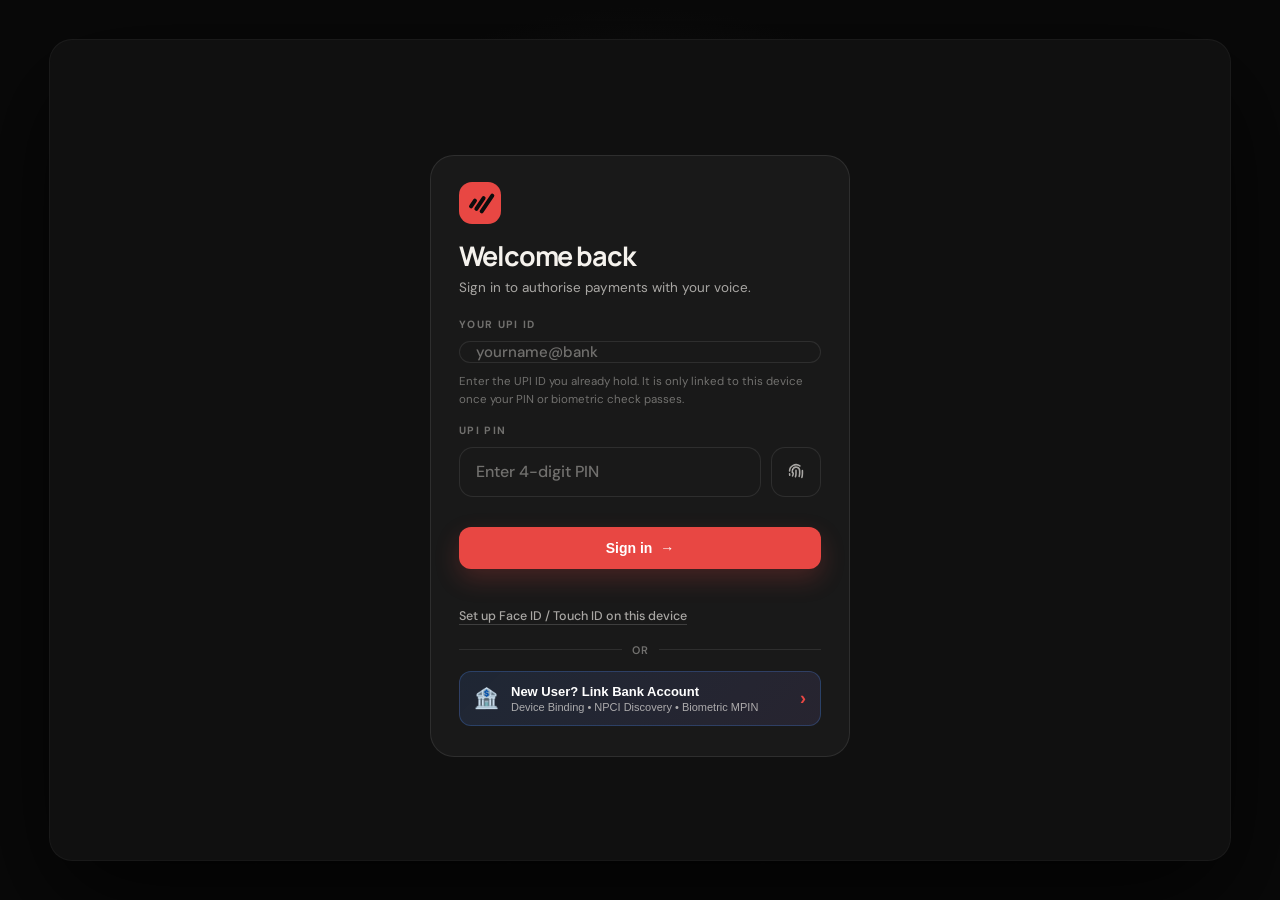
==== frontend/index.html @ 43c764bb "CPDEV" ====
<!DOCTYPE html>
<html lang="en">
<head>
  <meta charset="UTF-8">
  <meta name="viewport" content="width=device-width, initial-scale=1.0, viewport-fit=cover">
  <title>UPI Sim — Voice Payments</title>
  <meta name="description" content="A polished voice-first UPI payment simulator.">
  <link rel="stylesheet" href="styles.css?v=rc-2">
</head>
<body>

<div class="desktop-bg">

  <!-- ── Phone Frame ──────────────────────────────────────────────────────── -->
  <div class="phone-frame">

    <!-- Dynamic Island -->
    <div class="phone-notch">
      <div class="notch-cam"></div>
    </div>

    <!-- Status Bar -->
    <div class="status-bar">
      <span class="status-time" id="status-time">9:41</span>
      <div class="status-icons">
        <svg width="16" height="12" fill="currentColor" viewBox="0 0 16 12">
          <rect x="0" y="6" width="3" height="6" rx="1" opacity=".4"/>
          <rect x="4" y="4" width="3" height="8" rx="1" opacity=".6"/>
          <rect x="8" y="2" width="3" height="10" rx="1" opacity=".8"/>
          <rect x="12" y="0" width="3" height="12" rx="1"/>
        </svg>
        <svg width="16" height="12" fill="currentColor" viewBox="0 0 24 24">
          <path d="M1.5 8.5a15 15 0 0 1 21 0M5 12a11 11 0 0 1 14 0M8.5 15.5a7 7 0 0 1 7 0M12 19h.01" stroke="currentColor" stroke-width="2" fill="none" stroke-linecap="round"/>
        </svg>
        <svg width="25" height="12" fill="currentColor" viewBox="0 0 25 12">
          <rect x="0" y="1" width="21" height="10" rx="3" stroke="currentColor" stroke-width="1.5" fill="none"/>
          <rect x="22" y="4" width="3" height="4" rx="1.5"/>
          <rect x="1.5" y="2.5" width="16" height="7" rx="1.5" fill="currentColor"/>
        </svg>
      </div>
    </div>

    <!-- App Header -->
    <div class="app-header">
      <div class="app-logo">
        <div class="logo-icon"><span></span><span></span><span></span></div>
        <span>upi</span><span class="logo-dot">.</span>
      </div>
      <div class="header-avatar" id="header-avatar" title="you@mockbank">K</div>
    </div>

    <!-- Screen Container -->
    <div class="screen-container">

      <!-- ══════════════════════════════ LOGIN SCREEN ════════════════════ -->
      <div class="screen" id="screen-login">
        <div class="login-screen">

          <div class="login-head">
            <div class="login-mark"><span></span><span></span><span></span></div>
            <h2 class="login-title">Welcome back</h2>
            <p class="login-sub">Sign in to authorise payments with your voice.</p>
          </div>

          <div class="login-field" id="login-account-field">
            <div class="login-label-row">
              <span class="login-label">Linked to this device</span>
              <button class="login-refresh" id="btn-use-other-vpa" type="button">Use another UPI ID</button>
            </div>
            <div class="account-list" id="login-accounts"></div>
          </div>

          <div class="login-field hidden" id="login-vpa-field">
            <div class="login-label-row">
              <label class="login-label" for="login-vpa">Your UPI ID</label>
              <button class="login-refresh hidden" id="btn-cancel-other-vpa" type="button">Cancel</button>
            </div>
            <input id="login-vpa" class="login-input vpa" type="text" inputmode="email"
                   autocapitalize="off" autocorrect="off" spellcheck="false"
                   autocomplete="username" placeholder="yourname@bank" />
            <p class="login-hint">
              Enter the UPI ID you already hold. It is only linked to this device
              once your PIN or biometric check passes.
            </p>
          </div>

          <div class="login-field">
            <label class="login-label" for="login-pin">UPI PIN</label>
            <div class="pin-row">
              <input id="login-pin" class="login-input" type="password" inputmode="numeric"
                     autocomplete="current-password" maxlength="6" placeholder="Enter 4-digit PIN" />
              <button id="login-biometric-btn" class="bio-icon-btn" type="button" title="Sign in with Face ID / Touch ID">
                <svg width="22" height="22" viewBox="0 0 24 24" fill="none" stroke="currentColor"
                     stroke-width="1.7" stroke-linecap="round">
                  <path d="M12 10v4a9 9 0 0 1-.6 3.2"/>
                  <path d="M8.5 8.8A4 4 0 0 1 16 10.8v2.4a13 13 0 0 1-.5 3.6"/>
                  <path d="M8 12.5V11a4 4 0 0 1 .3-1.5"/>
                  <path d="M8.2 16.4A8 8 0 0 0 9 13"/>
                  <path d="M5 11a7 7 0 0 1 11.2-5.6"/>
                  <path d="M19 10.5v3a17 17 0 0 1-.6 4.4"/>
                  <path d="M5.2 15.5A9 9 0 0 1 5 14"/>
                </svg>
              </button>
            </div>
          </div>

          <button id="login-pin-btn" class="primary-btn" type="button">
            <span>Sign in</span>
            <span class="btn-arrow">→</span>
          </button>

          <div class="login-status" id="login-status" role="status"></div>

          <button id="login-enroll-btn" class="login-text-btn" type="button">
            Set up Face ID / Touch ID on this device
          </button>

          <div class="login-divider"><span>OR</span></div>

          <button id="btn-start-onboarding" class="onboard-action-btn" type="button">
            <span class="onboard-icon">🏦</span>
            <div class="onboard-text">
              <div class="onboard-title">New User? Link Bank Account</div>
              <div class="onboard-sub">Device Binding • NPCI Discovery • Biometric MPIN</div>
            </div>
            <span class="onboard-arrow">›</span>
          </button>

        </div>
      </div><!-- /screen-login -->

      <!-- ══════════════════════ VOICE BIOMETRIC ENROLLMENT ══════════════════ -->
      <div class="screen" id="screen-voice-enroll">
        <div class="voice-enroll-inner">
          <div class="voice-enroll-badge">Required</div>
          <div class="voice-enroll-icon">🎙️</div>
          <div class="voice-enroll-title">Set up Voice ID</div>
          <div class="voice-enroll-sub" id="voice-enroll-sub">
            Voice ID uses <strong>ECAPA-TDNN</strong> to recognise your voice and
            <strong>AASIST</strong> to tell a live person from a recording.
            Say the phrase and the code shown — a playback cannot pass.
          </div>

          <div class="voice-enroll-steps" id="voice-enroll-steps">
            <div class="voice-enroll-step" data-step="0">1</div>
            <div class="voice-enroll-step" data-step="1">2</div>
            <div class="voice-enroll-step" data-step="2">3</div>
            <div class="voice-enroll-step" data-step="3">4</div>
            <div class="voice-enroll-step" data-step="4">5</div>
          </div>

          <div class="voice-enroll-phrase" id="voice-enroll-phrase">
            “My voice is my key. Code · · · ·”
          </div>

          <div class="voice-safety-note">
            <span class="lock">🔒</span>The code is a one-time number, not your UPI PIN.
            <strong>Never say your PIN out loud.</strong>
          </div>

          <div class="waveform idle" id="enroll-waveform">
            <div class="wave-bar"></div><div class="wave-bar"></div>
            <div class="wave-bar"></div><div class="wave-bar"></div>
            <div class="wave-bar"></div><div class="wave-bar"></div>
            <div class="wave-bar"></div><div class="wave-bar"></div>
            <div class="wave-bar"></div>
          </div>

          <div class="voice-enroll-status" id="voice-enroll-status">
            Speak the phrase clearly in a quiet place
          </div>

          <button class="pay-now-btn" id="btn-voice-enroll-record">
            🎤 Record sample 1 of 3
          </button>
          <div class="voice-enroll-error" id="voice-enroll-error"></div>
        </div>
      </div><!-- /screen-voice-enroll -->

      <!-- ══════════════════════════ ONBOARDING SCREEN ════════════════════ -->
      <div class="screen" id="screen-onboarding">
        <div class="onboard-card">
          <div class="back-header">
            <button class="back-btn" id="btn-onboard-back" title="Back">
              <svg width="20" height="20" fill="none" stroke="currentColor" stroke-width="2.2" viewBox="0 0 24 24">
                <path d="M19 12H5M12 19l-7-7 7-7" stroke-linecap="round" stroke-linejoin="round"/>
              </svg>
            </button>
            <span class="back-title">Link Bank Account</span>
          </div>

          <!-- Progress Bar / Indicator -->
          <div class="onboard-steps">
            <div class="step-dot active" id="step-dot-1">1</div>
            <div class="step-line" id="step-line-1"></div>
            <div class="step-dot" id="step-dot-2">2</div>
            <div class="step-line" id="step-line-2"></div>
            <div class="step-dot" id="step-dot-3">3</div>
            <div class="step-line" id="step-line-3"></div>
            <div class="step-dot" id="step-dot-4">4</div>
          </div>

          <div class="onboard-body">
            <!-- Step 1: Device / Number Binding -->
            <div class="onboard-step-pane active" id="pane-step-1">
              <div class="pane-badge">STEP 1 • DEVICE BINDING</div>
              <h3 class="pane-title">Verify Phone / Email</h3>
              <p class="pane-desc">Like Google Pay or PhonePe, we verify your registered device credentials before discovering your bank accounts.</p>

              <div class="form-group">
                <label for="onboard-name">Account Holder Name</label>
                <input id="onboard-name" type="text" placeholder="e.g. Ananya Sen" class="input-field" value="Keyur Arbhelonde" />
              </div>

              <div class="form-group">
                <label for="onboard-identifier">Mobile Number or Email</label>
                <input id="onboard-identifier" type="text" placeholder="+91 98765 43210 or name@example.com" class="input-field" value="+91 98765 43210" />
              </div>

              <button id="btn-onboard-verify-binding" class="primary-btn" type="button">
                <span>Verify & Query NPCI</span>
                <span class="btn-arrow">→</span>
              </button>
              <div id="binding-status" class="binding-status-text"></div>
            </div>

            <!-- Step 2: NPCI Bank Discovery -->
            <div class="onboard-step-pane" id="pane-step-2">
              <div class="pane-badge">STEP 2 • NPCI CENTRAL MAPPER</div>
              <h3 class="pane-title">Select Discovered Bank</h3>
              <p class="pane-desc">NPCI Switch returned the following bank account linked to your verified credentials:</p>

              <div id="discovered-banks-list" class="discovered-banks-list">
                <!-- Populated dynamically via /npci/discover-accounts -->
              </div>

              <button id="btn-onboard-choose-bank" class="primary-btn" type="button" disabled>
                <span>Link Selected Bank</span>
                <span class="btn-arrow">→</span>
              </button>
            </div>

            <!-- Step 3: UPI ID Generation -->
            <div class="onboard-step-pane" id="pane-step-3">
              <div class="pane-badge">STEP 3 • UPI HANDLE</div>
              <h3 class="pane-title">Create your UPI ID (VPA)</h3>
              <p class="pane-desc">This is your Virtual Payment Address for sending and receiving voice payments.</p>

              <div class="vpa-preview-box">
                <div class="vpa-preview-prefix">
                  <input id="onboard-vpa-prefix" type="text" class="vpa-input" placeholder="username" />
                </div>
                <div class="vpa-preview-suffix" id="onboard-vpa-suffix">@hdfcbank</div>
              </div>

              <div class="vpa-suggestions" id="vpa-suggestions"></div>

              <button id="btn-onboard-confirm-vpa" class="primary-btn" type="button">
                <span>Confirm UPI ID</span>
                <span class="btn-arrow">→</span>
              </button>
            </div>

            <!-- Step 4: MPIN & Biometric Enrollment -->
            <div class="onboard-step-pane" id="pane-step-4">
              <div class="pane-badge">STEP 4 • SECURE SETUP</div>
              <h3 class="pane-title">Set UPI PIN & Biometrics</h3>
              <p class="pane-desc">Set your 4-digit bank transaction PIN, then enroll your device biometric (Passkey) for 1-touch voice payments.</p>

              <div class="form-group">
                <label for="onboard-pin">Set 4-digit UPI Transaction PIN</label>
                <input id="onboard-pin" type="password" maxlength="4" placeholder="••••" class="input-field pin-box" value="1234" />
                <div class="form-hint">Verified by NPCI / HDFC Bank during debits (fallback).</div>
              </div>

              <div class="biometric-optin-card">
                <div class="bio-icon">👆</div>
                <div class="bio-details">
                  <div class="bio-title">Enable Biometric Payments (WebAuthn)</div>
                  <div class="bio-sub">Touch ID / Face ID / Passkey unlocks cryptographic single-tap payments.</div>
                </div>
              </div>

              <button id="btn-onboard-finish" class="primary-btn glow" type="button">
                <span>Set PIN & Enroll Biometric</span>
              </button>
              <div id="onboard-final-status" class="binding-status-text"></div>
            </div>
          </div>
        </div>
      </div><!-- /screen-onboarding -->

      <!-- ═══════════════════════════════ HOME SCREEN ════════════════════ -->
      <div class="screen active" id="screen-home">

        <div class="home-welcome">
          <div>
            <p class="home-eyebrow">GOOD EVENING</p>
            <h1>Make every payment<br><em>feel effortless.</em></h1>
          </div>
          <div class="home-security"><span></span> SECURED</div>
        </div>

        <div class="home-col home-col-a">

        <!-- Balance Card -->
        <div class="balance-card">
          <div class="balance-label">Available Balance</div>
          <div class="balance-amount">
            <span class="balance-currency">₹</span>
            <span id="balance-value">50,000</span>
          </div>
          <div class="balance-vpa" id="balance-vpa">you@mockbank</div>
          <button class="balance-refresh" id="btn-refresh-balance" title="Refresh balance">
            <svg width="16" height="16" fill="none" stroke="currentColor" stroke-width="2.5" viewBox="0 0 24 24">
              <path d="M3 12a9 9 0 0 1 15-6.7L21 8M21 12a9 9 0 0 1-15 6.7L3 16" stroke-linecap="round"/>
            </svg>
          </button>
        </div>

        <!-- Quick Actions -->
        <div class="quick-actions">
          <button class="action-btn voice-main" id="btn-voice-pay">
            <div class="action-icon">🎤</div>
            <span class="action-label">Voice Pay</span>
          </button>
          <button class="action-btn" id="btn-qr-demo">
            <div class="action-icon">📷</div>
            <span class="action-label">Scan QR</span>
          </button>
          <button class="action-btn" id="btn-history-nav">
            <div class="action-icon">📋</div>
            <span class="action-label">History</span>
          </button>
          <button class="action-btn" id="btn-recharge">
            <div class="action-icon">📱</div>
            <span class="action-label">Recharge</span>
          </button>
        </div>

        <!-- Merchant Quick Pay -->
        <div class="section-header">
          <span class="section-title">Pay to</span>
          <span class="section-link" id="btn-voice-pay-link">+ Voice Pay</span>
        </div>
        <div class="merchant-chips">
          <div class="merchant-chip" data-vpa="swiggy@mockbank2" data-name="Swiggy" data-icon="🍔">
            <div class="merchant-chip-icon">🍔</div>
            <span class="merchant-chip-name">Swiggy</span>
          </div>
          <div class="merchant-chip" data-vpa="zomato@mockbank2" data-name="Zomato" data-icon="🍕">
            <div class="merchant-chip-icon">🍕</div>
            <span class="merchant-chip-name">Zomato</span>
          </div>
          <div class="merchant-chip" data-vpa="blinkit@mockbank2" data-name="Blinkit" data-icon="🛵">
            <div class="merchant-chip-icon">🛵</div>
            <span class="merchant-chip-name">Blinkit</span>
          </div>
          <div class="merchant-chip" data-vpa="sharmastore@mockbank2" data-name="Sharma Store" data-icon="🛒">
            <div class="merchant-chip-icon">🛒</div>
            <span class="merchant-chip-name">Sharma Store</span>
          </div>
          <div class="merchant-chip" data-vpa="amazon@mockbank2" data-name="Amazon" data-icon="📦">
            <div class="merchant-chip-icon">📦</div>
            <span class="merchant-chip-name">Amazon</span>
          </div>
          <div class="merchant-chip" data-vpa="petrolpump@mockbank2" data-name="HP Petrol Pump" data-icon="⛽">
            <div class="merchant-chip-icon">⛽</div>
            <span class="merchant-chip-name">HP Petrol</span>
          </div>
        </div>

        </div><!-- /home-col-a -->

        <div class="home-col home-col-b">

        <!-- Recent Transactions -->
        <div class="section-header">
          <span class="section-title">Recent Transactions</span>
          <span class="section-link" id="btn-see-all">See all →</span>
        </div>
        <div class="txn-list" id="home-txn-list">
          <div class="txn-empty">
            <div class="txn-empty-icon">💳</div>
            No transactions yet. Try Voice Pay!
          </div>
        </div>

        <!-- Settlement Counter -->
        <div class="settlement-mini" id="settlement-mini" onclick="showScreen('settlement')">
          <div class="settlement-mini-icon">🏦</div>
          <div class="settlement-mini-info">
            <div class="settlement-mini-title">Interbank Settlement</div>
            <div class="settlement-mini-sub" id="settlement-mini-sub">Batch settlement — every 30s</div>
          </div>
          <div class="settlement-countdown" id="settlement-countdown">30s</div>
        </div>

        </div><!-- /home-col-b -->

      </div><!-- /screen-home -->

      <!-- ══════════════════════════════ RECHARGE SCREEN ═════════════════ -->
      <div class="screen" id="screen-recharge">
        <div class="back-header">
          <button class="back-btn" id="btn-recharge-back" title="Back">←</button>
          <span class="back-title">Mobile Recharge</span>
        </div>

        <div class="rc-input-block">

          <!-- Recharging your own number is the common case, so it is one tap. -->
          <button class="rc-mine" id="rc-mine" type="button">
            <span class="rc-mine-icon">📶</span>
            <div class="rc-mine-text">
              <div class="rc-mine-label">My number</div>
              <div class="rc-mine-value" id="rc-mine-value">—</div>
            </div>
            <span class="rc-mine-go">›</span>
          </button>

          <div class="rc-or" id="rc-or"><span>or recharge another number</span></div>

          <label class="login-label" for="rc-phone" id="rc-other-label">Another number</label>
          <div class="rc-phone-row">
            <span class="rc-cc">+91</span>
            <input id="rc-phone" class="login-input rc-phone" type="tel" inputmode="numeric"
                   maxlength="12" placeholder="98200 98200" autocomplete="tel" />
          </div>
          <div class="rc-detect" id="rc-detect"></div>
        </div>

        <div class="rc-current hidden" id="rc-current"></div>

        <div class="rc-plans-wrap hidden" id="rc-plans-wrap">
          <div class="section-header">
            <span class="section-title" id="rc-plans-title">Plans</span>
            <span class="section-link" id="rc-switch-op">Change operator</span>
          </div>
          <div class="rc-op-picker hidden" id="rc-op-picker"></div>
          <div class="rc-plans" id="rc-plans"></div>
          <p class="rc-disclaimer" id="rc-disclaimer"></p>
        </div>
      </div><!-- /screen-recharge -->

      <!-- ══════════════════════════════ SCAN QR SCREEN ══════════════════ -->
      <div class="screen" id="screen-qr">
        <div class="back-header">
          <button class="back-btn" id="btn-qr-back" title="Back">←</button>
          <span class="back-title">Scan QR</span>
        </div>

        <div class="qr-stage">
          <video id="qr-video" class="qr-video" playsinline muted></video>
          <div class="qr-reticle"><span></span><span></span><span></span><span></span></div>
          <div class="qr-placeholder" id="qr-placeholder">
            <div class="qr-placeholder-icon">📷</div>
            <div id="qr-placeholder-text">Starting camera…</div>
          </div>
        </div>

        <div class="qr-status" id="qr-status">Point the camera at any UPI QR code</div>

        <div class="qr-manual">
          <div class="login-label-row">
            <span class="login-label">No camera? Enter the UPI ID</span>
          </div>
          <input id="qr-manual-vpa" class="login-input vpa" type="text"
                 autocapitalize="off" autocorrect="off" spellcheck="false"
                 placeholder="merchant@bank" />
          <input id="qr-manual-amt" class="login-input" type="text" inputmode="decimal"
                 placeholder="Amount ₹" />
          <button class="primary-btn" id="btn-qr-manual-go">
            <span>Continue</span><span class="btn-arrow">→</span>
          </button>
        </div>
      </div><!-- /screen-qr -->

      <!-- ══════════════════════════════ VOICE SCREEN ════════════════════ -->
      <div class="screen" id="screen-voice">
        <div class="voice-screen">
          <button class="voice-close-btn" id="btn-voice-close">✕</button>

          <div class="voice-ring-container">
            <div class="voice-ring voice-ring-1"></div>
            <div class="voice-ring voice-ring-2"></div>
            <div class="voice-ring voice-ring-3"></div>
            <button class="voice-mic-btn" id="voice-mic-btn">🎤</button>
          </div>

          <div class="waveform" id="waveform">
            <div class="wave-bar"></div><div class="wave-bar"></div>
            <div class="wave-bar"></div><div class="wave-bar"></div>
            <div class="wave-bar"></div><div class="wave-bar"></div>
            <div class="wave-bar"></div><div class="wave-bar"></div>
            <div class="wave-bar"></div>
          </div>

          <div class="voice-status-text" id="voice-status-text">Listening…</div>
          <div class="voice-hint" id="voice-hint">
            Try: <em>"Pay 500 to Swiggy"</em> or <em>"Send 1000 to Zomato"</em>
          </div>

          <div class="voice-transcript" id="voice-transcript">…</div>

          <!-- Fallback text input -->
          <div class="voice-text-input-row">
            <input
              class="voice-text-input"
              id="voice-text-input"
              type="text"
              placeholder='Or type: "Pay 500 to Swiggy"'
              autocomplete="off"
            />
            <button class="voice-send-btn" id="btn-text-send">→</button>
          </div>
        </div>
      </div><!-- /screen-voice -->

      <!-- ══════════════════════════ CONFIRM SCREEN ══════════════════════ -->
      <div class="screen" id="screen-confirm">
        <div class="back-header">
          <button class="back-btn" onclick="showScreen('home')">←</button>
          <span class="back-title">Confirm Payment</span>
        </div>

        <div class="merchant-hero">
          <div class="merchant-avatar-large" id="confirm-merchant-icon">🛒</div>
          <div class="merchant-name-large" id="confirm-merchant-name">Sharma Store</div>
          <div class="merchant-vpa-small" id="confirm-merchant-vpa">sharmastore@mockbank2</div>
        </div>

        <div class="amount-display">
          <div class="amount-display-label">You pay</div>
          <div class="amount-display-value">
            <span class="amount-display-currency">₹</span>
            <span id="confirm-amount">500</span>
          </div>
        </div>

        <div class="payment-meta">
          <div class="payment-meta-row">
            <span class="payment-meta-key">From</span>
            <span class="payment-meta-value" id="confirm-from">you@mockbank</span>
          </div>
          <div class="payment-meta-row">
            <span class="payment-meta-key">To</span>
            <span class="payment-meta-value" id="confirm-to">sharmastore@mockbank2</span>
          </div>
          <div class="payment-meta-row">
            <span class="payment-meta-key">Network</span>
            <span class="payment-meta-value">UPI (Simulated)</span>
          </div>
          <div class="payment-meta-row">
            <span class="payment-meta-key">Fee</span>
            <span class="payment-meta-value fee-free">FREE</span>
          </div>
        </div>

        <div class="voice-confirm-panel" id="voice-confirm-panel">
          <div class="voice-confirm-ai" id="voice-confirm-ai">
            AI will ask you to confirm this payment…
          </div>
          <div class="waveform idle" id="confirm-waveform">
            <div class="wave-bar"></div><div class="wave-bar"></div>
            <div class="wave-bar"></div><div class="wave-bar"></div>
            <div class="wave-bar"></div><div class="wave-bar"></div>
            <div class="wave-bar"></div><div class="wave-bar"></div>
            <div class="wave-bar"></div>
          </div>
          <div class="voice-confirm-transcript" id="voice-confirm-transcript"></div>
          <div class="voice-safety-note">
            <span class="lock">🔒</span>One-time code, not your UPI PIN. Never say your PIN out loud.
          </div>
          <div class="voice-confirm-hint" id="voice-confirm-hint">
            Say <em>“Yes, make payment”</em> — only your enrolled voice will work
          </div>
        </div>

        <button class="pay-now-btn" id="btn-pay-now">
          🎤 Confirm with your voice
        </button>
        <span class="cancel-link" id="btn-confirm-cancel">Cancel</span>
      </div><!-- /screen-confirm -->

      <!-- ══════════════════════════════ PIN SCREEN ══════════════════════ -->
      <div class="screen" id="screen-pin">
        <div class="pin-screen-inner">
          <div class="pin-lock-icon">🔐</div>
          <div class="pin-title">Authorize Payment</div>
          <div class="pin-subtitle">
            Enter your 4-digit UPI PIN<br>
            <span id="pin-amount-label" style="color:var(--blue);font-weight:700">₹500 to Sharma Store</span>
          </div>

          <div class="pin-dots">
            <div class="pin-dot" id="pin-dot-0"></div>
            <div class="pin-dot" id="pin-dot-1"></div>
            <div class="pin-dot" id="pin-dot-2"></div>
            <div class="pin-dot" id="pin-dot-3"></div>
          </div>

          <div class="pin-keypad" id="pin-keypad">
            <button class="pin-key" data-val="1">1</button>
            <button class="pin-key" data-val="2">2</button>
            <button class="pin-key" data-val="3">3</button>
            <button class="pin-key" data-val="4">4</button>
            <button class="pin-key" data-val="5">5</button>
            <button class="pin-key" data-val="6">6</button>
            <button class="pin-key" data-val="7">7</button>
            <button class="pin-key" data-val="8">8</button>
            <button class="pin-key" data-val="9">9</button>
            <button class="pin-key empty"></button>
            <button class="pin-key" data-val="0">0</button>
            <button class="pin-key backspace" id="pin-backspace">⌫</button>
          </div>

          <div class="pin-error-msg" id="pin-error"></div>
          <div class="pin-hint">Demo PIN: 1234</div>
        </div>
      </div><!-- /screen-pin -->

      <!-- ═══════════════════════════ PROCESSING SCREEN ══════════════════ -->
      <div class="screen" id="screen-processing">
        <div class="processing-screen-inner">
          <div class="processing-title">Processing Payment</div>
          <div class="processing-txn-id" id="processing-txn-id">TXN ID: —</div>

          <!-- Hop Visualizer -->
          <div class="hop-flow" style="margin-bottom:24px;">
            <div class="hop-row">
              <div class="hop-node" id="hop-psp">
                <div class="hop-node-circle">💸</div>
                <div class="hop-node-label">PSP</div>
              </div>
              <div class="hop-line" id="line-switch"></div>
              <div class="hop-node" id="hop-switch">
                <div class="hop-node-circle">🔀</div>
                <div class="hop-node-label">NPCI<br>Switch</div>
              </div>
              <div class="hop-line" id="line-payer"></div>
              <div class="hop-node" id="hop-payer-bank">
                <div class="hop-node-circle">🏦</div>
                <div class="hop-node-label">Payer<br>Bank</div>
              </div>
              <div class="hop-line" id="line-payee"></div>
              <div class="hop-node" id="hop-payee-bank">
                <div class="hop-node-circle">🏪</div>
                <div class="hop-node-label">Payee<br>Bank</div>
              </div>
            </div>
          </div>

          <div class="processing-status-text" id="processing-status-text">Initiating transaction…</div>

          <!-- Live hop log -->
          <div class="hop-log" id="hop-log">
            <div class="hop-log-header">📡 Live Transaction Log</div>
            <div id="hop-log-entries"></div>
          </div>
        </div>
      </div><!-- /screen-processing -->

      <!-- ══════════════════════════════ SUCCESS SCREEN ══════════════════ -->
      <div class="screen" id="screen-success">
        <div class="result-screen" id="success-confetti-area">
          <div class="result-icon-wrap success">✅</div>
          <div class="result-title">Payment Successful!</div>
          <div class="result-amount" id="success-amount">₹500 sent</div>
          <div class="result-to" id="success-to">to Sharma Store</div>

          <div class="result-details">
            <div class="result-detail-row">
              <span class="result-detail-key">Transaction ID</span>
              <span class="result-detail-val" id="success-txn-id">—</span>
            </div>
            <div class="result-detail-row">
              <span class="result-detail-key">New Balance</span>
              <span class="result-detail-val" id="success-new-balance">—</span>
            </div>
            <div class="result-detail-row">
              <span class="result-detail-key">Settlement</span>
              <span class="result-detail-val" style="color:var(--amber)">Pending batch</span>
            </div>
            <div class="result-detail-row">
              <span class="result-detail-key">Time</span>
              <span class="result-detail-val" id="success-time">—</span>
            </div>
          </div>

          <button class="result-btn primary" onclick="showScreen('home')">Back to Home</button>
          <button class="result-btn secondary" onclick="showScreen('history')">View History</button>
        </div>
      </div><!-- /screen-success -->

      <!-- ══════════════════════════════ FAILED SCREEN ═══════════════════ -->
      <div class="screen" id="screen-failed">
        <div class="result-screen">
          <div class="result-icon-wrap failed">❌</div>
          <div class="result-title">Payment Failed</div>
          <div class="result-amount" id="failed-amount">₹500</div>
          <div class="result-to" id="failed-to">to Sharma Store</div>

          <div class="error-reason" id="error-reason">Unknown error</div>

          <div class="result-details">
            <div class="result-detail-row">
              <span class="result-detail-key">Transaction ID</span>
              <span class="result-detail-val" id="failed-txn-id">—</span>
            </div>
            <div class="result-detail-row">
              <span class="result-detail-key">Stage</span>
              <span class="result-detail-val" id="failed-stage" style="color:var(--red)">—</span>
            </div>
          </div>

          <button class="result-btn retry" id="btn-retry">Try Again</button>
          <button class="result-btn home" onclick="showScreen('home')">Back to Home</button>
        </div>
      </div><!-- /screen-failed -->

      <!-- ══════════════════════════════ HISTORY SCREEN ══════════════════ -->
      <div class="screen" id="screen-history">
        <div class="history-screen">
          <div class="back-header history-header">
            <button class="back-btn" onclick="showScreen('home')">←</button>
            <span class="back-title">Transaction History</span>
          </div>
          <div class="history-filter-tabs">
            <button class="filter-tab active" data-filter="all">All</button>
            <button class="filter-tab" data-filter="success">Success</button>
            <button class="filter-tab" data-filter="failed">Failed</button>
            <button class="filter-tab" data-filter="settled">Settled</button>
          </div>
          <div class="txn-list" id="history-txn-list">
            <div class="txn-empty">
              <div class="txn-empty-icon">📭</div>
              No transactions yet.
            </div>
          </div>
        </div>
      </div><!-- /screen-history -->

      <!-- ══════════════════════════ SETTLEMENT SCREEN ═══════════════════ -->
      <div class="screen" id="screen-settlement">
        <div class="settlement-screen">
          <div class="back-header" style="padding-bottom:16px;">
            <button class="back-btn" onclick="showScreen('home')">←</button>
            <span class="back-title">Settlement Cycles</span>
          </div>

          <div class="settlement-hero">
            <div class="settlement-hero-label">Next Settlement In</div>
            <div class="settlement-hero-timer" id="settlement-hero-timer">30s</div>
            <div class="settlement-hero-sub">NPCI nets all txns between banks periodically — deferred settlement</div>
          </div>

          <div class="section-header" style="padding: 16px 20px 12px;">
            <span class="section-title">Settlement Log</span>
            <span style="font-size:12px;color:var(--text-3)" id="settlement-cycle-count">Cycle #0</span>
          </div>

          <div id="settlement-list">
            <div class="txn-empty">
              <div class="txn-empty-icon">⏳</div>
              Waiting for first settlement cycle…
            </div>
          </div>
        </div>
      </div><!-- /screen-settlement -->

    </div><!-- /screen-container -->

    <!-- Bottom Navigation -->
    <!-- ══════════════════════════════ ACCOUNT SHEET ═══════════════════ -->
    <div class="account-sheet" id="account-sheet">
      <div class="sheet-backdrop" id="sheet-backdrop"></div>
      <div class="sheet-panel" role="dialog" aria-label="Account">
        <div class="sheet-grip"></div>
        <div class="sheet-head">
          <div class="account-avatar" id="sheet-initial">K</div>
          <div class="sheet-id">
            <div class="sheet-name" id="sheet-name">—</div>
            <div class="sheet-vpa" id="sheet-vpa">—</div>
          </div>
          <button class="sheet-close" id="btn-sheet-close" title="Close">✕</button>
        </div>
        <button class="sheet-action danger" id="btn-sign-out">
          <span class="sheet-action-icon">⏻</span>
          <div class="sheet-action-text">
            <div class="sheet-action-title">Sign out</div>
            <div class="sheet-action-sub">This device still remembers your UPI ID</div>
          </div>
        </button>
        <button class="sheet-action" id="btn-reset-demo">
          <span class="sheet-action-icon">🔄</span>
          <div class="sheet-action-text">
            <div class="sheet-action-title">Reset demo data</div>
            <div class="sheet-action-sub">Restore the starting balances</div>
          </div>
        </button>
        <button class="sheet-action" id="btn-forget-device">
          <span class="sheet-action-icon">🗑️</span>
          <div class="sheet-action-text">
            <div class="sheet-action-title">Remove from this device</div>
            <div class="sheet-action-sub">You will need to type your UPI ID again</div>
          </div>
        </button>
      </div>
    </div>

    <div class="bottom-nav">
      <div class="nav-brand">
        <div class="logo-icon"><span></span><span></span><span></span></div>
        <span>upi</span><span class="logo-dot">.</span>
      </div>
      <div class="nav-item active" id="nav-home" onclick="showScreen('home')">
        <svg width="22" height="22" fill="none" stroke="currentColor" stroke-width="2" viewBox="0 0 24 24">
          <path d="M3 12L12 3l9 9M5 10v9a1 1 0 0 0 1 1h4v-5h4v5h4a1 1 0 0 0 1-1v-9" stroke-linecap="round" stroke-linejoin="round"/>
        </svg>
        Home
      </div>
      <div class="nav-item" id="nav-voice" onclick="startVoiceInput()">
        <svg width="22" height="22" fill="none" stroke="currentColor" stroke-width="2" viewBox="0 0 24 24">
          <rect x="9" y="2" width="6" height="12" rx="3"/>
          <path d="M5 10a7 7 0 0 0 14 0M12 19v3M9 22h6" stroke-linecap="round"/>
        </svg>
        Pay
      </div>
      <div class="nav-item" id="nav-history" onclick="showScreen('history'); loadHistory()">
        <svg width="22" height="22" fill="none" stroke="currentColor" stroke-width="2" viewBox="0 0 24 24">
          <rect x="3" y="4" width="18" height="16" rx="2"/>
          <path d="M7 8h10M7 12h6M7 16h8" stroke-linecap="round"/>
        </svg>
        History
      </div>
      <div class="nav-item" id="nav-settlement" onclick="showScreen('settlement'); loadSettlements()">
        <svg width="22" height="22" fill="none" stroke="currentColor" stroke-width="2" viewBox="0 0 24 24">
          <path d="M3 6h18M3 12h18M3 18h10" stroke-linecap="round"/>
          <circle cx="19" cy="18" r="3"/>
          <path d="M19 16v2l1 1" stroke-linecap="round"/>
        </svg>
        Settle
      </div>
    </div>

  </div><!-- /phone-frame -->

</div><!-- /desktop-bg -->

<script src="config.js"></script>
<script src="webauthn.js?v=1"></script>
<script src="voicebio.js?v=voice-2"></script>
<script src="app.js?v=rc-2"></script>
</body>
</html>
---- frontend/styles.css ----
/* ─────────────────────────────────────────────────────────────────────────────
   Voice UPI Simulator — GPay/Slice Style Dark Mobile UI
   ───────────────────────────────────────────────────────────────────────────── */

@import url('https://fonts.googleapis.com/css2?family=DM+Sans:opsz,wght@9..40,400;9..40,500;9..40,600;9..40,700&family=Manrope:wght@400;500;600;700;800&display=swap');

/* ── Reset & Root ─────────────────────────────────────────────────────────── */
*, *::before, *::after { box-sizing: border-box; margin: 0; padding: 0; }

:root {
  --bg:           #060A14;
  --surface:      #0C1526;
  --surface2:     #111E33;
  --card:         rgba(255,255,255,0.055);
  --card-hover:   rgba(255,255,255,0.085);
  --border:       rgba(255,255,255,0.08);
  --border2:      rgba(255,255,255,0.12);

  --blue:         #4D8EFF;
  --blue-dim:     rgba(77,142,255,0.15);
  --blue-glow:    rgba(77,142,255,0.35);
  --green:        #00D084;
  --green-dim:    rgba(0,208,132,0.12);
  --green-glow:   rgba(0,208,132,0.4);
  --red:          #FF3D57;
  --red-dim:      rgba(255,61,87,0.12);
  --red-glow:     rgba(255,61,87,0.4);
  --amber:        #FFB300;
  --amber-dim:    rgba(255,179,0,0.12);
  --purple:       #A78BFA;

  --text:         #F0F4FF;
  --text-2:       rgba(240,244,255,0.65);
  --text-3:       rgba(240,244,255,0.38);

  --radius:       20px;
  --radius-sm:    12px;
  --radius-lg:    28px;
  --radius-xl:    40px;

  --font:         'Google Sans', 'Inter', system-ui, sans-serif;
  --shadow:       0 8px 32px rgba(0,0,0,0.6);
  --shadow-card:  0 4px 24px rgba(0,0,0,0.4);
}

html, body {
  height: 100%;
  font-family: var(--font);
  background: var(--bg);
  color: var(--text);
  overflow: hidden;
}

/* ── Desktop wrapper + Phone frame ───────────────────────────────────────── */
.desktop-bg {
  width: 100vw;
  height: 100vh;
  display: flex;
  align-items: center;
  justify-content: center;
  background:
    radial-gradient(ellipse 80% 60% at 20% 40%, rgba(77,142,255,0.08) 0%, transparent 60%),
    radial-gradient(ellipse 60% 80% at 80% 60%, rgba(0,208,132,0.06) 0%, transparent 60%),
    var(--bg);
  gap: 48px;
  padding: 20px;
}

.phone-frame {
  width: 393px;
  height: 852px;
  max-height: 95vh;
  background: var(--surface);
  border-radius: 54px;
  overflow: hidden;
  display: flex;
  flex-direction: column;
  position: relative;
  box-shadow:
    0 0 0 1px rgba(255,255,255,0.08),
    0 0 60px rgba(77,142,255,0.15),
    0 40px 120px rgba(0,0,0,0.9),
    inset 0 1px 0 rgba(255,255,255,0.12);
  flex-shrink: 0;
}

/* Dynamic Island notch */
.phone-notch {
  position: absolute;
  top: 12px;
  left: 50%;
  transform: translateX(-50%);
  width: 126px;
  height: 34px;
  background: #000;
  border-radius: 20px;
  z-index: 100;
  display: flex;
  align-items: center;
  justify-content: flex-end;
  padding-right: 10px;
  gap: 6px;
}
.notch-cam {
  width: 12px; height: 12px;
  background: #1a1a2e;
  border-radius: 50%;
  border: 2px solid #0a0a1a;
  position: relative;
}
.notch-cam::after {
  content: '';
  position: absolute;
  top: 2px; left: 2px;
  width: 4px; height: 4px;
  background: rgba(77,142,255,0.5);
  border-radius: 50%;
}

/* ── Status bar ───────────────────────────────────────────────────────────── */
.status-bar {
  display: flex;
  justify-content: space-between;
  align-items: center;
  padding: 16px 28px 4px;
  font-size: 12px;
  font-weight: 600;
  color: var(--text);
  letter-spacing: 0.3px;
  flex-shrink: 0;
}
.status-time { font-size: 15px; font-weight: 700; }
.status-icons { display: flex; align-items: center; gap: 6px; }
.status-icons svg { opacity: 0.9; }

/* ── App header ───────────────────────────────────────────────────────────── */
.app-header {
  display: flex;
  align-items: center;
  justify-content: space-between;
  padding: 8px 20px 12px;
  flex-shrink: 0;
}
.app-logo {
  display: flex;
  align-items: center;
  gap: 8px;
  font-size: 20px;
  font-weight: 700;
  letter-spacing: -0.3px;
}
.logo-icon {
  width: 32px; height: 32px;
  background: linear-gradient(135deg, var(--blue), #7C3AED);
  border-radius: 10px;
  display: flex; align-items: center; justify-content: center;
  font-size: 16px;
  box-shadow: 0 4px 16px rgba(77,142,255,0.4);
}
.header-avatar {
  width: 36px; height: 36px;
  border-radius: 50%;
  background: linear-gradient(135deg, #4D8EFF, #7C3AED);
  display: flex; align-items: center; justify-content: center;
  font-size: 14px; font-weight: 700;
  cursor: pointer;
  border: 2px solid var(--border2);
}

/* ── Screen container ─────────────────────────────────────────────────────── */
.screen-container {
  flex: 1;
  overflow: hidden;
  position: relative;
}

.screen {
  position: absolute;
  inset: 0;
  overflow-y: auto;
  padding: 0 0 80px;
  display: none;
  flex-direction: column;
  animation: screenIn 0.3s cubic-bezier(0.4, 0, 0.2, 1);
  scrollbar-width: none;
}
.screen::-webkit-scrollbar { display: none; }
.screen.active { display: flex; }
/* Flex children must keep their natural height and let the screen scroll,
   instead of compressing when the content is taller than the viewport. */
.screen > *, .home-col > * { flex-shrink: 0; }

@keyframes screenIn {
  from { opacity: 0; transform: translateY(12px); }
  to   { opacity: 1; transform: translateY(0); }
}

/* ── Bottom navigation ────────────────────────────────────────────────────── */
.bottom-nav {
  display: flex;
  justify-content: space-around;
  align-items: center;
  padding: 10px 16px 24px;
  background: rgba(12,21,38,0.95);
  backdrop-filter: blur(24px);
  border-top: 1px solid var(--border);
  flex-shrink: 0;
}
.nav-item {
  display: flex;
  flex-direction: column;
  align-items: center;
  gap: 4px;
  font-size: 11px;
  color: var(--text-3);
  cursor: pointer;
  transition: color 0.2s;
  padding: 4px 12px;
  border-radius: var(--radius-sm);
}
.nav-item.active { color: var(--blue); }
.nav-item svg { transition: transform 0.2s; }
.nav-item:hover svg { transform: translateY(-2px); }

/* ────────────────────────────────────────────────────────────────────────────
   HOME SCREEN
   ───────────────────────────────────────────────────────────────────────── */

/* Balance card */
.balance-card {
  margin: 0 16px 16px;
  padding: 28px;
  background: linear-gradient(135deg, #1a2d5a 0%, #0f1e3d 50%, #1a3355 100%);
  border-radius: var(--radius-lg);
  position: relative;
  overflow: hidden;
  border: 1px solid rgba(77,142,255,0.2);
  box-shadow: 0 8px 40px rgba(77,142,255,0.15);
}
.balance-card::before {
  content: '';
  position: absolute;
  top: -40px; right: -40px;
  width: 180px; height: 180px;
  background: radial-gradient(circle, rgba(77,142,255,0.15) 0%, transparent 70%);
  border-radius: 50%;
}
.balance-card::after {
  content: '';
  position: absolute;
  bottom: -60px; left: -20px;
  width: 200px; height: 200px;
  background: radial-gradient(circle, rgba(124,58,237,0.1) 0%, transparent 70%);
  border-radius: 50%;
}
.balance-label {
  font-size: 13px;
  color: rgba(255,255,255,0.55);
  font-weight: 500;
  letter-spacing: 0.5px;
  text-transform: uppercase;
  margin-bottom: 6px;
  position: relative; z-index: 1;
}
.balance-amount {
  font-size: 38px;
  font-weight: 700;
  letter-spacing: -1px;
  color: #fff;
  position: relative; z-index: 1;
  display: flex;
  align-items: baseline;
  gap: 4px;
}
.balance-currency { font-size: 20px; font-weight: 600; opacity: 0.7; }
.balance-vpa {
  font-size: 12px;
  color: rgba(255,255,255,0.4);
  margin-top: 8px;
  position: relative; z-index: 1;
  font-family: 'Courier New', monospace;
}
.balance-refresh {
  position: absolute;
  top: 16px; right: 16px;
  background: rgba(255,255,255,0.1);
  border: none;
  color: rgba(255,255,255,0.6);
  border-radius: 50%;
  width: 32px; height: 32px;
  cursor: pointer;
  display: flex; align-items: center; justify-content: center;
  transition: background 0.2s, transform 0.3s;
  z-index: 1;
}
.balance-refresh:hover { background: rgba(255,255,255,0.18); }
.balance-refresh.spinning { animation: spin 0.8s linear; }
@keyframes spin { to { transform: rotate(360deg); } }

/* Quick actions */
.quick-actions {
  display: grid;
  grid-template-columns: repeat(4, 1fr);
  gap: 12px;
  padding: 0 16px 20px;
}
.action-btn {
  display: flex;
  flex-direction: column;
  align-items: center;
  gap: 8px;
  background: none;
  border: none;
  cursor: pointer;
  color: var(--text);
}
.action-icon {
  width: 58px; height: 58px;
  background: var(--card);
  border: 1px solid var(--border);
  border-radius: var(--radius);
  display: flex;
  align-items: center;
  justify-content: center;
  font-size: 22px;
  transition: background 0.2s, transform 0.15s, box-shadow 0.2s;
  position: relative;
  overflow: hidden;
}
.action-icon::after {
  content: '';
  position: absolute;
  inset: 0;
  background: var(--blue-dim);
  opacity: 0;
  transition: opacity 0.2s;
}
.action-btn:hover .action-icon {
  background: var(--card-hover);
  transform: translateY(-3px);
  box-shadow: 0 8px 24px rgba(0,0,0,0.3);
}
.action-btn:hover .action-icon::after { opacity: 1; }
.action-btn:active .action-icon { transform: scale(0.94); }
.action-label { font-size: 11.5px; font-weight: 500; color: var(--text-2); }

/* Voice action button — special styling */
.action-btn.voice-main .action-icon {
  background: linear-gradient(135deg, var(--blue), #7C3AED);
  border-color: transparent;
  box-shadow: 0 4px 20px var(--blue-glow);
}
.action-btn.voice-main:hover .action-icon { box-shadow: 0 8px 30px var(--blue-glow); }

/* Section headers */
.section-header {
  display: flex;
  justify-content: space-between;
  align-items: center;
  padding: 0 20px 12px;
}
.section-title { font-size: 15px; font-weight: 600; color: var(--text); }
.section-link  { font-size: 13px; color: var(--blue); cursor: pointer; font-weight: 500; }

/* Merchant quick-pay chips */
.merchant-chips {
  display: flex;
  gap: 10px;
  padding: 0 16px 20px;
  overflow-x: auto;
  scrollbar-width: none;
}
.merchant-chips::-webkit-scrollbar { display: none; }
.merchant-chip {
  display: flex;
  flex-direction: column;
  align-items: center;
  gap: 6px;
  cursor: pointer;
  flex-shrink: 0;
}
.merchant-chip-icon {
  width: 52px; height: 52px;
  background: var(--card);
  border: 1px solid var(--border);
  border-radius: 16px;
  display: flex; align-items: center; justify-content: center;
  font-size: 22px;
  transition: all 0.2s;
}
.merchant-chip:hover .merchant-chip-icon {
  background: var(--card-hover);
  transform: scale(1.06);
  border-color: var(--blue);
  box-shadow: 0 4px 16px var(--blue-dim);
}
.merchant-chip-name { font-size: 11px; color: var(--text-2); font-weight: 500; }

/* Recent transactions */
.txn-list { padding: 0 16px; display: flex; flex-direction: column; gap: 8px; }
.txn-item {
  display: flex;
  align-items: center;
  gap: 14px;
  padding: 14px 16px;
  background: var(--card);
  border: 1px solid var(--border);
  border-radius: var(--radius);
  transition: background 0.2s, transform 0.15s;
  cursor: pointer;
}
.txn-item:hover {
  background: var(--card-hover);
  transform: translateX(2px);
}
.txn-icon {
  width: 44px; height: 44px;
  border-radius: 14px;
  display: flex; align-items: center; justify-content: center;
  font-size: 20px;
  flex-shrink: 0;
}
.txn-icon.debit  { background: var(--red-dim);   }
.txn-icon.credit { background: var(--green-dim);  }
.txn-icon.pending{ background: var(--amber-dim);  }
.txn-info { flex: 1; min-width: 0; }
.txn-name { font-size: 14px; font-weight: 600; margin-bottom: 2px; white-space: nowrap; overflow: hidden; text-overflow: ellipsis; }
.txn-meta { font-size: 11px; color: var(--text-3); }
.txn-amount { font-size: 16px; font-weight: 700; flex-shrink: 0; }
.txn-amount.debit  { color: var(--red);   }
.txn-amount.credit { color: var(--green); }

.txn-empty {
  text-align: center;
  color: var(--text-3);
  padding: 32px 20px;
  font-size: 14px;
}
.txn-empty-icon { font-size: 40px; margin-bottom: 12px; }

/* Settlement mini-card */
.settlement-mini {
  margin: 16px;
  padding: 16px 20px;
  background: var(--card);
  border: 1px solid var(--border);
  border-radius: var(--radius);
  display: flex;
  align-items: center;
  gap: 12px;
  cursor: pointer;
  transition: background 0.2s;
}
.settlement-mini:hover { background: var(--card-hover); }
.settlement-mini-icon {
  width: 40px; height: 40px;
  background: var(--amber-dim);
  border-radius: 12px;
  display: flex; align-items: center; justify-content: center;
  font-size: 18px;
}
.settlement-mini-info { flex: 1; }
.settlement-mini-title { font-size: 13px; font-weight: 600; margin-bottom: 2px; }
.settlement-mini-sub   { font-size: 11px; color: var(--text-3); }
.settlement-countdown {
  font-size: 18px;
  font-weight: 700;
  color: var(--amber);
  font-variant-numeric: tabular-nums;
}

/* ────────────────────────────────────────────────────────────────────────────
   VOICE SCREEN
   ───────────────────────────────────────────────────────────────────────── */
.voice-screen {
  display: flex;
  flex-direction: column;
  align-items: center;
  justify-content: center;
  height: 100%;
  padding: 40px 24px;
  position: relative;
}

.voice-close-btn {
  position: absolute;
  top: 0; right: 20px;
  background: var(--card);
  border: 1px solid var(--border);
  border-radius: 50%;
  width: 40px; height: 40px;
  color: var(--text-2);
  cursor: pointer;
  display: flex; align-items: center; justify-content: center;
  font-size: 20px;
  transition: background 0.2s;
}
.voice-close-btn:hover { background: var(--card-hover); }

.voice-ring-container {
  position: relative;
  width: 200px; height: 200px;
  display: flex; align-items: center; justify-content: center;
  margin-bottom: 32px;
}
.voice-ring {
  position: absolute;
  border-radius: 50%;
  border: 2px solid transparent;
  animation: voiceRingPulse 2s ease-in-out infinite;
}
.voice-ring-1 { width: 200px; height: 200px; border-color: rgba(77,142,255,0.15); animation-delay: 0s; }
.voice-ring-2 { width: 160px; height: 160px; border-color: rgba(77,142,255,0.25); animation-delay: 0.4s; }
.voice-ring-3 { width: 120px; height: 120px; border-color: rgba(77,142,255,0.35); animation-delay: 0.8s; }

@keyframes voiceRingPulse {
  0%, 100% { transform: scale(1);    opacity: 0.6; }
  50%       { transform: scale(1.08); opacity: 1;   }
}

.voice-mic-btn {
  width: 80px; height: 80px;
  background: linear-gradient(135deg, var(--blue), #7C3AED);
  border: none;
  border-radius: 50%;
  display: flex; align-items: center; justify-content: center;
  font-size: 32px;
  cursor: pointer;
  box-shadow: 0 8px 32px var(--blue-glow);
  transition: transform 0.15s, box-shadow 0.2s;
  position: relative; z-index: 1;
  animation: micBreathing 2.5s ease-in-out infinite;
}
@keyframes micBreathing {
  0%, 100% { box-shadow: 0 8px 32px rgba(77,142,255,0.4); }
  50%       { box-shadow: 0 8px 48px rgba(77,142,255,0.7); }
}
.voice-mic-btn.listening { animation: micListening 0.5s ease-in-out infinite alternate; }
@keyframes micListening {
  from { transform: scale(1);    box-shadow: 0 8px 32px rgba(77,142,255,0.4); }
  to   { transform: scale(1.05); box-shadow: 0 12px 48px rgba(77,142,255,0.8); }
}
.voice-mic-btn.idle { background: linear-gradient(135deg, #333, #555); animation: none; box-shadow: none; }

/* Waveform bars */
.waveform {
  display: flex;
  align-items: center;
  gap: 4px;
  height: 40px;
  margin: 16px 0;
}
.wave-bar {
  width: 4px;
  background: var(--blue);
  border-radius: 4px;
  animation: waveAnim 0.8s ease-in-out infinite;
}
.wave-bar:nth-child(1) { animation-delay: 0s;    }
.wave-bar:nth-child(2) { animation-delay: 0.1s;  }
.wave-bar:nth-child(3) { animation-delay: 0.2s;  }
.wave-bar:nth-child(4) { animation-delay: 0.3s;  }
.wave-bar:nth-child(5) { animation-delay: 0.4s;  }
.wave-bar:nth-child(6) { animation-delay: 0.35s; }
.wave-bar:nth-child(7) { animation-delay: 0.25s; }
.wave-bar:nth-child(8) { animation-delay: 0.15s; }
.wave-bar:nth-child(9) { animation-delay: 0.05s; }

@keyframes waveAnim {
  0%, 100% { height: 6px;  opacity: 0.4; }
  50%       { height: 36px; opacity: 1;   }
}
.waveform.idle .wave-bar { height: 4px; animation: none; opacity: 0.2; }

.voice-status-text {
  font-size: 17px;
  font-weight: 600;
  color: var(--text);
  text-align: center;
  margin-bottom: 8px;
}
.voice-hint {
  font-size: 13px;
  color: var(--text-3);
  text-align: center;
  line-height: 1.5;
}
.voice-transcript {
  font-size: 18px;
  font-weight: 600;
  color: var(--blue);
  text-align: center;
  min-height: 52px;
  padding: 12px 20px;
  background: var(--blue-dim);
  border-radius: var(--radius);
  border: 1px solid rgba(77,142,255,0.2);
  width: 100%;
  margin-top: 16px;
  line-height: 1.4;
  font-style: italic;
}
.voice-text-input-row {
  display: flex;
  gap: 8px;
  width: 100%;
  margin-top: 16px;
}
.voice-text-input {
  flex: 1;
  background: var(--card);
  border: 1px solid var(--border2);
  border-radius: var(--radius-sm);
  color: var(--text);
  font-family: var(--font);
  font-size: 14px;
  padding: 12px 16px;
  outline: none;
}
.voice-text-input:focus { border-color: var(--blue); box-shadow: 0 0 0 3px var(--blue-dim); }
.voice-send-btn {
  background: var(--blue);
  border: none;
  border-radius: var(--radius-sm);
  color: #fff;
  font-size: 18px;
  width: 48px;
  cursor: pointer;
  transition: background 0.2s;
}
.voice-send-btn:hover { background: #3a7de8; }

/* ────────────────────────────────────────────────────────────────────────────
   CONFIRM PAYMENT SCREEN
   ───────────────────────────────────────────────────────────────────────── */
.back-header {
  display: flex;
  align-items: center;
  gap: 12px;
  padding: 12px 20px 0;
}
.back-btn {
  background: var(--card);
  border: 1px solid var(--border);
  border-radius: 50%;
  width: 40px; height: 40px;
  color: var(--text);
  cursor: pointer;
  display: flex; align-items: center; justify-content: center;
  font-size: 18px;
  transition: background 0.2s;
}
.back-btn:hover { background: var(--card-hover); }
.back-title { font-size: 17px; font-weight: 600; }

.merchant-hero {
  display: flex;
  flex-direction: column;
  align-items: center;
  padding: 32px 24px 24px;
}
.merchant-avatar-large {
  width: 80px; height: 80px;
  border-radius: 24px;
  background: linear-gradient(135deg, var(--blue), #7C3AED);
  display: flex; align-items: center; justify-content: center;
  font-size: 36px;
  box-shadow: 0 8px 32px var(--blue-glow);
  margin-bottom: 16px;
}
.merchant-name-large { font-size: 22px; font-weight: 700; margin-bottom: 4px; }
.merchant-vpa-small  { font-size: 12px; color: var(--text-3); font-family: monospace; }

.amount-display {
  margin: 8px 20px 24px;
  padding: 28px;
  background: var(--card);
  border: 1px solid var(--border);
  border-radius: var(--radius-lg);
  text-align: center;
}
.amount-display-label { font-size: 13px; color: var(--text-3); margin-bottom: 8px; text-transform: uppercase; letter-spacing: 0.5px; }
.amount-display-value { font-size: 44px; font-weight: 700; letter-spacing: -1px; color: var(--text); }
.amount-display-currency { font-size: 24px; opacity: 0.5; }

.payment-meta {
  margin: 0 20px 24px;
  display: flex;
  flex-direction: column;
  gap: 1px;
  background: var(--border);
  border-radius: var(--radius);
  overflow: hidden;
}
.payment-meta-row {
  display: flex;
  justify-content: space-between;
  align-items: center;
  padding: 14px 18px;
  background: var(--card);
}
.payment-meta-key   { font-size: 13px; color: var(--text-3); }
.payment-meta-value { font-size: 13px; font-weight: 600; }
.fee-free { color: var(--green); }

.pay-now-btn {
  margin: 0 20px;
  width: calc(100% - 40px);
  padding: 18px;
  background: linear-gradient(135deg, var(--blue), #6366F1);
  border: none;
  border-radius: var(--radius);
  color: #fff;
  font-size: 17px;
  font-weight: 700;
  font-family: var(--font);
  cursor: pointer;
  box-shadow: 0 8px 32px var(--blue-glow);
  transition: transform 0.15s, box-shadow 0.2s;
  letter-spacing: 0.3px;
}
.pay-now-btn:hover { transform: translateY(-2px); box-shadow: 0 12px 40px var(--blue-glow); }
.pay-now-btn:active { transform: scale(0.98); }

.cancel-link {
  display: block;
  text-align: center;
  color: var(--text-3);
  font-size: 14px;
  cursor: pointer;
  padding: 16px;
  transition: color 0.2s;
}
.cancel-link:hover { color: var(--red); }

/* ────────────────────────────────────────────────────────────────────────────
   VOICE BIOMETRIC ENROLLMENT
   ───────────────────────────────────────────────────────────────────────── */
.voice-enroll-inner {
  padding: 28px 22px 40px;
  display: flex;
  flex-direction: column;
  align-items: center;
  text-align: center;
  min-height: 100%;
}
.voice-enroll-badge {
  font-size: 11px;
  font-weight: 700;
  letter-spacing: 0.08em;
  text-transform: uppercase;
  color: var(--amber);
  background: rgba(245, 158, 11, 0.12);
  border: 1px solid rgba(245, 158, 11, 0.35);
  padding: 4px 10px;
  border-radius: 6px;
  margin-bottom: 16px;
}
.voice-enroll-icon { font-size: 42px; margin-bottom: 8px; }
.voice-enroll-title {
  font-size: 24px;
  font-weight: 800;
  margin-bottom: 8px;
}
.voice-enroll-sub {
  font-size: 13px;
  color: var(--text-2);
  line-height: 1.45;
  max-width: 280px;
  margin-bottom: 22px;
}
.voice-enroll-steps {
  display: flex;
  gap: 12px;
  margin-bottom: 18px;
}
.voice-enroll-step {
  width: 32px;
  height: 32px;
  border-radius: 50%;
  display: flex;
  align-items: center;
  justify-content: center;
  font-weight: 700;
  font-size: 13px;
  background: var(--card);
  border: 2px solid var(--border);
  color: var(--text-3);
}
.voice-enroll-step.active {
  border-color: var(--blue);
  color: var(--blue);
  box-shadow: 0 0 0 3px var(--blue-dim);
}
.voice-enroll-step.done {
  background: var(--blue);
  border-color: var(--blue);
  color: #fff;
}
.voice-enroll-phrase {
  font-size: 15px;
  font-weight: 600;
  line-height: 1.4;
  color: var(--text);
  background: var(--card);
  border: 1px solid var(--border);
  border-radius: var(--radius);
  padding: 14px 16px;
  margin-bottom: 16px;
  max-width: 300px;
}
.voice-enroll-status {
  font-size: 13px;
  color: var(--text-2);
  margin: 12px 0 18px;
  min-height: 20px;
}
.voice-enroll-error {
  color: var(--red);
  font-size: 12px;
  margin-top: 12px;
  min-height: 18px;
}

.voice-confirm-panel {
  margin: 8px 20px 16px;
  padding: 14px 16px;
  background: var(--card);
  border: 1px solid var(--border);
  border-radius: var(--radius);
  text-align: center;
}
.voice-confirm-ai {
  font-size: 13px;
  color: var(--text-2);
  line-height: 1.4;
  margin-bottom: 10px;
}
.voice-confirm-transcript {
  font-size: 14px;
  font-weight: 600;
  color: var(--blue);
  min-height: 20px;
  margin-top: 6px;
}
.voice-confirm-hint {
  font-size: 12px;
  color: var(--text-3);
  margin-top: 8px;
}
.pay-now-btn:disabled {
  opacity: 0.55;
  cursor: not-allowed;
  transform: none !important;
}

/* ────────────────────────────────────────────────────────────────────────────
   PIN SCREEN
   ───────────────────────────────────────────────────────────────────────── */
.pin-screen-inner {
  display: flex;
  flex-direction: column;
  align-items: center;
  padding: 40px 24px 24px;
  height: 100%;
}
.pin-lock-icon {
  width: 64px; height: 64px;
  background: var(--blue-dim);
  border-radius: 20px;
  display: flex; align-items: center; justify-content: center;
  font-size: 28px;
  margin-bottom: 20px;
  border: 1px solid rgba(77,142,255,0.2);
}
.pin-title    { font-size: 20px; font-weight: 700; margin-bottom: 6px; }
.pin-subtitle { font-size: 13px; color: var(--text-3); margin-bottom: 32px; text-align: center; }

.pin-dots {
  display: flex;
  gap: 16px;
  margin-bottom: 36px;
}
.pin-dot {
  width: 16px; height: 16px;
  border-radius: 50%;
  border: 2px solid var(--border2);
  transition: all 0.2s;
}
.pin-dot.filled {
  background: var(--blue);
  border-color: var(--blue);
  box-shadow: 0 0 12px var(--blue-glow);
}

.pin-keypad {
  display: grid;
  grid-template-columns: repeat(3, 1fr);
  gap: 14px;
  width: 100%;
  max-width: 280px;
}
.pin-key {
  height: 64px;
  background: var(--card);
  border: 1px solid var(--border);
  border-radius: var(--radius);
  color: var(--text);
  font-size: 22px;
  font-weight: 600;
  font-family: var(--font);
  cursor: pointer;
  transition: background 0.15s, transform 0.1s, box-shadow 0.15s;
  display: flex;
  align-items: center;
  justify-content: center;
}
.pin-key:hover  { background: var(--card-hover); box-shadow: 0 4px 16px rgba(0,0,0,0.3); }
.pin-key:active { transform: scale(0.92); background: var(--blue-dim); }
.pin-key.backspace { font-size: 20px; color: var(--text-2); }
.pin-key.empty { background: none; border: none; cursor: default; }

.pin-error-msg {
  margin-top: 20px;
  color: var(--red);
  font-size: 13px;
  font-weight: 500;
  text-align: center;
  min-height: 20px;
}
.pin-hint { margin-top: 8px; font-size: 11px; color: var(--text-3); text-align: center; }

/* ────────────────────────────────────────────────────────────────────────────
   PROCESSING / HOP VISUALIZER SCREEN
   ───────────────────────────────────────────────────────────────────────── */
.processing-screen-inner {
  display: flex;
  flex-direction: column;
  align-items: center;
  padding: 40px 24px;
  height: 100%;
}
.processing-title { font-size: 20px; font-weight: 700; margin-bottom: 6px; }
.processing-txn-id {
  font-size: 11px;
  color: var(--text-3);
  font-family: monospace;
  margin-bottom: 36px;
}

/* Hop flow */
.hop-flow {
  width: 100%;
  position: relative;
  margin-bottom: 32px;
}

.hop-row {
  display: flex;
  align-items: center;
  justify-content: center;
  gap: 0;
}

.hop-node {
  display: flex;
  flex-direction: column;
  align-items: center;
  gap: 6px;
  position: relative;
  flex-shrink: 0;
}

.hop-node-circle {
  width: 52px; height: 52px;
  border-radius: 50%;
  border: 2px solid var(--border2);
  background: var(--surface2);
  display: flex; align-items: center; justify-content: center;
  font-size: 20px;
  transition: all 0.4s cubic-bezier(0.34,1.56,0.64,1);
  position: relative;
  z-index: 2;
}

.hop-node-label {
  font-size: 10px;
  font-weight: 600;
  color: var(--text-3);
  text-align: center;
  letter-spacing: 0.2px;
  line-height: 1.3;
  transition: color 0.3s;
}

/* Connector lines */
.hop-line {
  flex: 1;
  height: 2px;
  background: var(--border);
  position: relative;
  overflow: hidden;
  max-width: 40px;
}
.hop-line::after {
  content: '';
  position: absolute;
  inset: 0;
  background: linear-gradient(90deg, transparent, var(--blue), transparent);
  transform: translateX(-100%);
  transition: none;
}

/* Hop states */
.hop-node.pending .hop-node-circle { opacity: 0.4; }
.hop-node.pending .hop-node-label  { color: var(--text-3); opacity: 0.5; }

.hop-node.active .hop-node-circle {
  border-color: var(--blue);
  background: var(--blue-dim);
  box-shadow: 0 0 0 6px rgba(77,142,255,0.15), 0 0 20px var(--blue-glow);
  animation: hopPulse 1s ease-in-out infinite;
}
.hop-node.active .hop-node-label { color: var(--blue); }

@keyframes hopPulse {
  0%, 100% { box-shadow: 0 0 0 4px rgba(77,142,255,0.15), 0 0 16px rgba(77,142,255,0.35); }
  50%       { box-shadow: 0 0 0 10px rgba(77,142,255,0.08), 0 0 28px rgba(77,142,255,0.55); }
}

.hop-node.completed .hop-node-circle {
  border-color: var(--green);
  background: var(--green-dim);
  box-shadow: 0 0 16px rgba(0,208,132,0.3);
  transform: scale(1.05);
}
.hop-node.completed .hop-node-label { color: var(--green); }

.hop-node.failed .hop-node-circle {
  border-color: var(--red);
  background: var(--red-dim);
  box-shadow: 0 0 16px rgba(255,61,87,0.3);
}
.hop-node.failed .hop-node-label { color: var(--red); }

.hop-line.active::after {
  animation: lineFlow 0.8s ease-in-out infinite;
}
.hop-line.completed {
  background: var(--green);
  opacity: 0.5;
}
@keyframes lineFlow {
  from { transform: translateX(-100%); }
  to   { transform: translateX(100%); }
}

/* Status log */
.hop-log {
  width: 100%;
  background: var(--card);
  border: 1px solid var(--border);
  border-radius: var(--radius);
  overflow: hidden;
  max-height: 240px;
  overflow-y: auto;
}
.hop-log-header {
  padding: 10px 16px;
  font-size: 11px;
  font-weight: 600;
  color: var(--text-3);
  text-transform: uppercase;
  letter-spacing: 0.5px;
  border-bottom: 1px solid var(--border);
  background: rgba(0,0,0,0.2);
}
.hop-log-entry {
  display: flex;
  align-items: flex-start;
  gap: 10px;
  padding: 10px 16px;
  border-bottom: 1px solid var(--border);
  animation: logEntryIn 0.3s ease;
}
.hop-log-entry:last-child { border-bottom: none; }
@keyframes logEntryIn {
  from { opacity: 0; transform: translateX(-8px); }
  to   { opacity: 1; transform: translateX(0); }
}
.hop-log-badge {
  font-size: 10px;
  font-weight: 700;
  padding: 2px 7px;
  border-radius: 6px;
  flex-shrink: 0;
  text-transform: uppercase;
  letter-spacing: 0.3px;
}
.hop-log-badge.psp       { background: var(--blue-dim);  color: var(--blue);  }
.hop-log-badge.switch    { background: var(--amber-dim); color: var(--amber); }
.hop-log-badge.payer_bank { background: var(--red-dim);  color: var(--red);   }
.hop-log-badge.payee_bank { background: var(--green-dim);color: var(--green); }
.hop-log-badge.unknown   { background: var(--card);      color: var(--text-3);}
.hop-log-text { font-size: 12px; color: var(--text-2); line-height: 1.4; flex: 1; }
.hop-log-time { font-size: 10px; color: var(--text-3); font-family: monospace; flex-shrink: 0; }

.processing-status-text {
  font-size: 15px;
  font-weight: 600;
  color: var(--text-2);
  text-align: center;
  margin-bottom: 16px;
}

/* ────────────────────────────────────────────────────────────────────────────
   SUCCESS / FAILED SCREENS
   ───────────────────────────────────────────────────────────────────────── */
.result-screen {
  display: flex;
  flex-direction: column;
  align-items: center;
  justify-content: center;
  padding: 40px 24px;
  height: 100%;
  text-align: center;
}

.result-icon-wrap {
  width: 120px; height: 120px;
  border-radius: 50%;
  display: flex; align-items: center; justify-content: center;
  font-size: 52px;
  margin-bottom: 28px;
  position: relative;
}
.result-icon-wrap.success {
  background: var(--green-dim);
  border: 2px solid var(--green);
  box-shadow: 0 0 0 16px rgba(0,208,132,0.06), 0 0 48px var(--green-glow);
  animation: successBounce 0.5s cubic-bezier(0.34,1.56,0.64,1);
}
.result-icon-wrap.failed {
  background: var(--red-dim);
  border: 2px solid var(--red);
  box-shadow: 0 0 0 16px rgba(255,61,87,0.06), 0 0 48px var(--red-glow);
  animation: failShake 0.4s ease;
}

@keyframes successBounce {
  0%   { transform: scale(0.4); opacity: 0; }
  60%  { transform: scale(1.1); }
  100% { transform: scale(1);   opacity: 1; }
}
@keyframes failShake {
  0%,100% { transform: translateX(0); }
  20%      { transform: translateX(-8px); }
  40%      { transform: translateX(8px); }
  60%      { transform: translateX(-5px); }
  80%      { transform: translateX(5px); }
}

.result-title   { font-size: 26px; font-weight: 700; margin-bottom: 8px; }
.result-amount  { font-size: 18px; font-weight: 600; color: var(--text-2); margin-bottom: 6px; }
.result-to      { font-size: 14px; color: var(--text-3); margin-bottom: 28px; }

.result-details {
  width: 100%;
  background: var(--card);
  border: 1px solid var(--border);
  border-radius: var(--radius);
  overflow: hidden;
  margin-bottom: 24px;
}
.result-detail-row {
  display: flex;
  justify-content: space-between;
  padding: 13px 18px;
  border-bottom: 1px solid var(--border);
}
.result-detail-row:last-child { border-bottom: none; }
.result-detail-key { font-size: 13px; color: var(--text-3); }
.result-detail-val { font-size: 13px; font-weight: 600; font-family: monospace; }

.result-btn {
  width: 100%;
  padding: 17px;
  border: none;
  border-radius: var(--radius);
  font-size: 16px;
  font-weight: 700;
  font-family: var(--font);
  cursor: pointer;
  transition: transform 0.15s;
}
.result-btn:active { transform: scale(0.97); }
.result-btn.primary { background: var(--green); color: #000; margin-bottom: 10px; }
.result-btn.secondary { background: var(--card); color: var(--text); border: 1px solid var(--border); }
.result-btn.retry { background: var(--red); color: #fff; margin-bottom: 10px; }
.result-btn.home  { background: var(--card); color: var(--text); border: 1px solid var(--border); }

.error-reason {
  background: var(--red-dim);
  border: 1px solid rgba(255,61,87,0.2);
  border-radius: var(--radius-sm);
  padding: 14px 18px;
  font-size: 14px;
  color: var(--text);
  width: 100%;
  margin-bottom: 24px;
  line-height: 1.5;
}

/* ────────────────────────────────────────────────────────────────────────────
   HISTORY SCREEN
   ───────────────────────────────────────────────────────────────────────── */
.history-screen { padding: 0; }
.history-header { padding: 16px 20px; }
.history-filter-tabs {
  display: flex;
  gap: 8px;
  padding: 0 20px 16px;
}
.filter-tab {
  padding: 7px 16px;
  border-radius: 20px;
  font-size: 13px;
  font-weight: 600;
  cursor: pointer;
  background: var(--card);
  border: 1px solid var(--border);
  color: var(--text-2);
  transition: all 0.2s;
}
.filter-tab.active { background: var(--blue-dim); border-color: var(--blue); color: var(--blue); }

/* ────────────────────────────────────────────────────────────────────────────
   SETTLEMENT SCREEN
   ───────────────────────────────────────────────────────────────────────── */
.settlement-screen { padding: 0; }

.settlement-hero {
  margin: 0 16px 20px;
  padding: 24px;
  background: linear-gradient(135deg, #1a2d1a 0%, #0f1e0f 50%, #1a3320 100%);
  border-radius: var(--radius-lg);
  border: 1px solid rgba(0,208,132,0.2);
}
.settlement-hero-label { font-size: 12px; color: rgba(255,255,255,0.5); text-transform: uppercase; letter-spacing: 0.5px; margin-bottom: 6px; }
.settlement-hero-timer { font-size: 40px; font-weight: 700; color: var(--green); font-variant-numeric: tabular-nums; }
.settlement-hero-sub   { font-size: 13px; color: rgba(255,255,255,0.4); margin-top: 4px; }

.settlement-cycle-card {
  margin: 0 16px 10px;
  padding: 16px;
  background: var(--card);
  border: 1px solid var(--border);
  border-radius: var(--radius);
}
.cycle-header {
  display: flex;
  justify-content: space-between;
  align-items: center;
  margin-bottom: 10px;
}
.cycle-id { font-size: 11px; font-family: monospace; color: var(--text-3); }
.cycle-badge {
  font-size: 10px;
  font-weight: 700;
  padding: 3px 8px;
  border-radius: 6px;
}
.cycle-badge.settled { background: var(--green-dim); color: var(--green); }
.cycle-badge.empty   { background: var(--card);      color: var(--text-3); }
.cycle-badge.error   { background: var(--red-dim);   color: var(--red);   }
.cycle-net   { font-size: 18px; font-weight: 700; color: var(--text); margin-bottom: 4px; }
.cycle-meta  { font-size: 12px; color: var(--text-3); }
.cycle-bar {
  display: flex;
  gap: 8px;
  margin-top: 10px;
}
.cycle-bar-item {
  flex: 1;
  background: var(--surface2);
  border-radius: 6px;
  padding: 8px;
  text-align: center;
}
.cycle-bar-val  { font-size: 14px; font-weight: 700; }
.cycle-bar-key  { font-size: 10px; color: var(--text-3); margin-top: 2px; }

/* ────────────────────────────────────────────────────────────────────────────
   ARCHITECTURE SIDEBAR (desktop only)
   ───────────────────────────────────────────────────────────────────────── */
.arch-panel {
  width: 300px;
  background: var(--card);
  border: 1px solid var(--border);
  border-radius: var(--radius-lg);
  padding: 24px;
  display: flex;
  flex-direction: column;
  gap: 16px;
  backdrop-filter: blur(20px);
}
.arch-title {
  font-size: 14px;
  font-weight: 700;
  color: var(--text-2);
  text-transform: uppercase;
  letter-spacing: 0.5px;
  margin-bottom: 4px;
}
.arch-service {
  display: flex;
  align-items: center;
  gap: 12px;
  padding: 12px;
  background: var(--surface2);
  border-radius: var(--radius-sm);
  border: 1px solid var(--border);
  transition: border-color 0.3s, box-shadow 0.3s;
}
.arch-service.alive {
  border-color: rgba(0,208,132,0.3);
  box-shadow: 0 0 12px rgba(0,208,132,0.08);
}
.arch-service.dead { border-color: rgba(255,61,87,0.3); }
.arch-service.pending { border-color: rgba(255,179,0,0.3); }
.arch-svc-dot {
  width: 10px; height: 10px;
  border-radius: 50%;
  background: var(--border2);
  flex-shrink: 0;
  transition: background 0.3s, box-shadow 0.3s;
}
.arch-service.alive .arch-svc-dot {
  background: var(--green);
  box-shadow: 0 0 8px var(--green-glow);
  animation: dotPulse 2s ease-in-out infinite;
}
.arch-service.pending .arch-svc-dot {
  background: var(--amber);
  box-shadow: 0 0 8px rgba(255,179,0,0.5);
  animation: dotPulseAmber 2s ease-in-out infinite;
}
.arch-service.dead .arch-svc-dot { background: var(--red); }
@keyframes dotPulse {
  0%, 100% { box-shadow: 0 0 6px rgba(0,208,132,0.4); }
  50%       { box-shadow: 0 0 14px rgba(0,208,132,0.8); }
}
@keyframes dotPulseAmber {
  0%, 100% { box-shadow: 0 0 6px rgba(255,179,0,0.4); }
  50%       { box-shadow: 0 0 14px rgba(255,179,0,0.8); }
}
.arch-svc-info { flex: 1; }
.arch-svc-name { font-size: 13px; font-weight: 600; margin-bottom: 2px; }
.arch-svc-port { font-size: 11px; color: var(--text-3); font-family: monospace; }

.arch-arrow {
  text-align: center;
  color: var(--text-3);
  font-size: 18px;
  margin: -8px 0;
}

.arch-legend {
  padding-top: 8px;
  border-top: 1px solid var(--border);
  font-size: 11px;
  color: var(--text-3);
  line-height: 1.7;
}

/* ── Utility ──────────────────────────────────────────────────────────────── */
.hidden { display: none !important; }
.mt-8  { margin-top: 8px; }
.mt-16 { margin-top: 16px; }
.mb-16 { margin-bottom: 16px; }

/* Confetti particles */
.confetti-particle {
  position: absolute;
  width: 8px; height: 8px;
  border-radius: 2px;
  animation: confettiFall 1.5s ease-in forwards;
  top: 20%;
  pointer-events: none;
  z-index: 50;
}
@keyframes confettiFall {
  0%   { transform: translateY(0) rotate(0deg);   opacity: 1; }
  100% { transform: translateY(300px) rotate(720deg); opacity: 0; }
}

/* ── UPI Onboarding Flow Styles ────────────────────────────────────────── */
.login-divider {
  display: flex;
  align-items: center;
  margin: 18px 0 14px;
  color: var(--text-3);
  font-size: 11px;
  font-weight: 600;
  letter-spacing: 1px;
}
.login-divider::before, .login-divider::after {
  content: '';
  flex: 1;
  height: 1px;
  background: var(--border);
}
.login-divider span {
  padding: 0 10px;
}

.onboard-action-btn {
  width: 100%;
  display: flex;
  align-items: center;
  gap: 12px;
  padding: 12px 14px;
  background: linear-gradient(135deg, rgba(77,142,255,0.12), rgba(167,139,250,0.10));
  border: 1px solid rgba(77,142,255,0.25);
  border-radius: var(--radius-sm);
  color: var(--text);
  cursor: pointer;
  text-align: left;
  transition: all 0.2s ease;
}
.onboard-action-btn:hover {
  background: linear-gradient(135deg, rgba(77,142,255,0.2), rgba(167,139,250,0.18));
  border-color: var(--blue);
  transform: translateY(-1px);
}
.onboard-icon {
  font-size: 20px;
  flex-shrink: 0;
}
.onboard-text {
  flex: 1;
}
.onboard-title {
  font-size: 13px;
  font-weight: 600;
  color: #fff;
}
.onboard-sub {
  font-size: 11px;
  color: var(--text-2);
  margin-top: 2px;
}
.onboard-arrow {
  font-size: 18px;
  color: var(--blue);
  font-weight: 700;
}

/* Onboarding Screen */
.onboard-card {
  display: flex;
  flex-direction: column;
  height: 100%;
  overflow-y: auto;
}

.onboard-steps {
  display: flex;
  align-items: center;
  justify-content: center;
  padding: 12px 24px 8px;
  gap: 6px;
}
.step-dot {
  width: 26px;
  height: 26px;
  border-radius: 50%;
  background: var(--surface2);
  border: 1px solid var(--border);
  color: var(--text-3);
  display: flex;
  align-items: center;
  justify-content: center;
  font-size: 12px;
  font-weight: 600;
  transition: all 0.25s ease;
}
.step-dot.active {
  background: var(--blue);
  border-color: var(--blue);
  color: #fff;
  box-shadow: 0 0 12px var(--blue-glow);
}
.step-dot.completed {
  background: var(--green);
  border-color: var(--green);
  color: #fff;
}
.step-line {
  flex: 1;
  max-width: 36px;
  height: 2px;
  background: var(--border);
  transition: all 0.25s ease;
}
.step-line.completed {
  background: var(--green);
}

.onboard-body {
  padding: 16px 20px 24px;
  flex: 1;
}
.onboard-step-pane {
  display: none;
  animation: fadeIn 0.3s ease;
}
.onboard-step-pane.active {
  display: block;
}

.pane-badge {
  display: inline-block;
  font-size: 10px;
  font-weight: 700;
  letter-spacing: 0.8px;
  padding: 3px 8px;
  border-radius: 6px;
  background: var(--blue-dim);
  color: var(--blue);
  margin-bottom: 8px;
}
.pane-title {
  font-size: 18px;
  font-weight: 700;
  color: var(--text);
  margin-bottom: 6px;
}
.pane-desc {
  font-size: 13px;
  color: var(--text-2);
  line-height: 1.4;
  margin-bottom: 18px;
}

.form-group {
  margin-bottom: 16px;
}
.form-group label {
  display: block;
  font-size: 12px;
  font-weight: 500;
  color: var(--text-2);
  margin-bottom: 6px;
}
.input-field {
  width: 100%;
  padding: 12px 14px;
  background: var(--surface2);
  border: 1px solid var(--border);
  border-radius: var(--radius-sm);
  color: var(--text);
  font-size: 14px;
  font-family: inherit;
  outline: none;
  transition: border-color 0.2s;
}
.input-field:focus {
  border-color: var(--blue);
  box-shadow: 0 0 0 2px var(--blue-dim);
}
.input-field.pin-box {
  letter-spacing: 6px;
  font-size: 18px;
  text-align: center;
}
.form-hint {
  font-size: 11px;
  color: var(--text-3);
  margin-top: 4px;
}

.primary-btn {
  width: 100%;
  display: flex;
  align-items: center;
  justify-content: center;
  gap: 8px;
  padding: 13px 18px;
  background: var(--blue);
  border: none;
  border-radius: var(--radius-sm);
  color: #fff;
  font-size: 14px;
  font-weight: 600;
  cursor: pointer;
  transition: all 0.2s ease;
  margin-top: 14px;
}
.primary-btn:hover:not(:disabled) {
  background: #3c7ce6;
  box-shadow: 0 4px 16px var(--blue-glow);
}
.primary-btn:disabled {
  opacity: 0.5;
  cursor: not-allowed;
}
.primary-btn.glow {
  background: linear-gradient(135deg, var(--blue), #6366f1);
  box-shadow: 0 0 20px rgba(99,102,241,0.4);
}

.binding-status-text {
  margin-top: 12px;
  font-size: 12px;
  color: var(--text-2);
  text-align: center;
  min-height: 18px;
}

/* Discovered Bank Card */
.discovered-banks-list {
  display: flex;
  flex-direction: column;
  gap: 12px;
  margin-bottom: 16px;
}
.discovered-bank-card {
  display: flex;
  align-items: center;
  gap: 14px;
  padding: 14px;
  background: var(--surface2);
  border: 2px solid var(--border);
  border-radius: var(--radius-sm);
  cursor: pointer;
  transition: all 0.2s ease;
}
.discovered-bank-card:hover {
  border-color: var(--border2);
  background: rgba(255,255,255,0.04);
}
.discovered-bank-card.selected {
  border-color: var(--blue);
  background: var(--blue-dim);
}
.bank-avatar {
  font-size: 28px;
  width: 44px;
  height: 44px;
  display: flex;
  align-items: center;
  justify-content: center;
  background: rgba(255,255,255,0.06);
  border-radius: 10px;
}
.bank-info {
  flex: 1;
}
.bank-name {
  font-size: 14px;
  font-weight: 700;
  color: #fff;
}
.bank-meta {
  font-size: 12px;
  color: var(--text-2);
  margin-top: 2px;
}
.bank-balance-tag {
  font-size: 11px;
  color: var(--green);
  font-weight: 600;
  margin-top: 2px;
}
.bank-check {
  font-size: 18px;
  color: var(--blue);
  opacity: 0;
  transition: opacity 0.2s;
}
.discovered-bank-card.selected .bank-check {
  opacity: 1;
}

/* VPA Preview */
.vpa-preview-box {
  display: flex;
  align-items: center;
  background: var(--surface2);
  border: 1px solid var(--border);
  border-radius: var(--radius-sm);
  padding: 4px 10px;
  margin-bottom: 14px;
}
.vpa-preview-prefix {
  flex: 1;
}
.vpa-input {
  width: 100%;
  background: transparent;
  border: none;
  color: #fff;
  font-size: 15px;
  font-weight: 600;
  font-family: inherit;
  outline: none;
  padding: 8px 0;
}
.vpa-preview-suffix {
  font-size: 14px;
  font-weight: 700;
  color: var(--blue);
  padding: 4px 8px;
  background: var(--blue-dim);
  border-radius: 6px;
}
.vpa-suggestions {
  display: flex;
  flex-wrap: wrap;
  gap: 8px;
  margin-bottom: 18px;
}
.vpa-chip {
  padding: 6px 10px;
  background: rgba(255,255,255,0.05);
  border: 1px solid var(--border);
  border-radius: 20px;
  font-size: 12px;
  color: var(--text-2);
  cursor: pointer;
  transition: all 0.2s;
}
.vpa-chip:hover {
  background: var(--blue-dim);
  border-color: var(--blue);
  color: #fff;
}

/* Biometric card */
.biometric-optin-card {
  display: flex;
  align-items: center;
  gap: 12px;
  padding: 12px;
  background: rgba(0,208,132,0.08);
  border: 1px solid rgba(0,208,132,0.25);
  border-radius: var(--radius-sm);
  margin-top: 12px;
}
.bio-icon {
  font-size: 26px;
}
.bio-title {
  font-size: 13px;
  font-weight: 600;
  color: #fff;
}
.bio-sub {
  font-size: 11px;
  color: var(--text-2);
  margin-top: 2px;
}

/* ── Premium graphite theme ─────────────────────────────────────────────── */
:root {
  --bg:#090909; --surface:#101010; --surface2:#181818; --card:#191919;
  --card-hover:#232323; --border:rgba(255,255,255,.09); --border2:rgba(255,255,255,.16);
  --blue:#e84743; --blue-dim:rgba(232,71,67,.14); --blue-glow:rgba(232,71,67,.3);
  --green:#8cd68b; --green-dim:rgba(140,214,139,.12); --green-glow:rgba(140,214,139,.35);
  --red:#ee6b68; --amber:#e6c16d; --text:#f5f2ed; --text-2:rgba(245,242,237,.66);
  --text-3:rgba(245,242,237,.40); --font:'DM Sans', system-ui, sans-serif;
}
.desktop-bg { background:radial-gradient(ellipse 50% 65% at 50% 45%,#252525 0%,#090909 68%); gap:0; }
.phone-frame { background:#101010; border-radius:48px; box-shadow:0 0 0 1px rgba(255,255,255,.14),0 0 70px rgba(0,0,0,.55),0 40px 120px #000,inset 0 1px 0 rgba(255,255,255,.12); }
.app-header { padding:10px 22px 16px; }
.app-logo { gap:5px; font-family:'Manrope',sans-serif; font-size:21px; font-weight:800; letter-spacing:-1.5px; }
.logo-icon { width:24px; height:24px; background:#e84743; border-radius:8px; gap:2px; box-shadow:none; }
.logo-icon span { width:3px; border-radius:3px; background:#090909; transform:rotate(34deg); }
.logo-icon span:nth-child(1) { height:8px; }.logo-icon span:nth-child(2) { height:13px; }.logo-icon span:nth-child(3) { height:18px; }
.logo-dot { color:var(--blue); }
.header-avatar { background:#e7e1d7; color:#141414; border-color:#302f2e; }
.home-welcome { display:flex; align-items:flex-end; justify-content:space-between; padding:4px 22px 20px; }
.home-eyebrow { font-size:10px; letter-spacing:1.6px; color:var(--text-3); font-weight:700; margin-bottom:8px; }
.home-welcome h1 { font-family:'Manrope',sans-serif; font-size:25px; line-height:1.12; letter-spacing:-1.2px; font-weight:700; }
.home-welcome h1 em { color:#a8a8a8; font-style:normal; font-weight:500; }
.home-security { font-size:9px; letter-spacing:1px; color:#9c9c9c; padding-bottom:4px; white-space:nowrap; }
.home-security span { display:inline-block; width:6px; height:6px; background:#8cd68b; border-radius:50%; box-shadow:0 0 9px #8cd68b; margin-right:4px; }
.balance-card { margin:0 18px 18px; padding:25px 24px; background:linear-gradient(128deg,#2b2a29 0%,#1a1a1a 64%,#111 100%); border-radius:24px; border-color:rgba(255,255,255,.12); box-shadow:0 16px 38px rgba(0,0,0,.28); }
.balance-card::before { background:radial-gradient(circle,rgba(232,71,67,.16) 0%,transparent 70%); }.balance-card::after { background:radial-gradient(circle,rgba(255,255,255,.07) 0%,transparent 70%); }
.balance-label { letter-spacing:1px; }.quick-actions { gap:10px; padding:0 18px 25px; }.action-icon { background:#1b1b1b; border-radius:18px; }
.action-btn.voice-main .action-icon { background:#e84743; box-shadow:0 8px 20px rgba(232,71,67,.25); }.action-label { font-size:11px; }
.section-header { padding:0 22px 12px; }.section-title { font-family:'Manrope',sans-serif; font-weight:700; letter-spacing:-.3px; }.section-link { color:#e6c16d; font-size:12px; font-weight:600; }
.merchant-chips { gap:12px; padding:0 18px 25px; }.merchant-chip-icon { width:54px; height:54px; background:#1b1b1b; border-radius:18px; }
.txn-item { background:#171717; border-radius:16px; }.settlement-mini { background:#171717; border-radius:16px; margin:18px; }
.bottom-nav { background:rgba(16,16,16,.96); }.nav-item.active { color:var(--blue); }
.pay-now-btn,.primary-btn { background:#e84743; box-shadow:0 10px 24px rgba(232,71,67,.22); }.pay-now-btn:hover,.primary-btn:hover:not(:disabled) { background:#f0534f; }
.voice-mic-btn { background:#e84743; }.voice-transcript { color:#f5f2ed; background:#1b1b1b; border-color:var(--border); }

/* Mobile responsive */
@media (max-width: 800px) {
  .desktop-bg { align-items: flex-start; padding: 0; }
  .phone-frame {
    width: 100%;
    height: 100vh;
    border-radius: 0;
    max-height: none;
    box-shadow: none;
  }
  .arch-panel { display: none; }
  .phone-notch { display: none; }
}

/* ═══════════════════════════════════════════════════════════════════════════
   SIGN-IN SCREEN
   ═══════════════════════════════════════════════════════════════════════ */
.login-screen {
  display: flex;
  flex-direction: column;
  padding: 6px 22px 36px;
}

.login-head { margin-bottom: 24px; }
.login-mark {
  width: 42px; height: 42px;
  background: var(--blue);
  border-radius: 13px;
  display: flex; align-items: center; justify-content: center;
  gap: 3px;
  margin-bottom: 16px;
}
.login-mark span { width: 4px; border-radius: 3px; background: #0d0d0d; transform: rotate(34deg); }
.login-mark span:nth-child(1) { height: 11px; }
.login-mark span:nth-child(2) { height: 17px; }
.login-mark span:nth-child(3) { height: 23px; }

.login-title {
  font-family: 'Manrope', sans-serif;
  font-size: 27px;
  font-weight: 700;
  letter-spacing: -1.1px;
  line-height: 1.15;
  margin-bottom: 7px;
}
.login-sub { font-size: 13.5px; color: var(--text-2); line-height: 1.5; max-width: 34ch; }

.login-field { display: flex; flex-direction: column; gap: 10px; margin-bottom: 20px; }
.login-label-row { display: flex; align-items: baseline; justify-content: space-between; }
.login-label {
  font-size: 10.5px;
  font-weight: 700;
  letter-spacing: 1.3px;
  text-transform: uppercase;
  color: var(--text-3);
}
.login-refresh {
  background: none; border: none; cursor: pointer;
  font-family: inherit; font-size: 11.5px; font-weight: 600;
  color: var(--text-3); letter-spacing: .3px;
  transition: color .2s;
}
.login-refresh:hover { color: var(--blue); }

/* Account picker — replaces the old <select> */
.account-list {
  display: flex;
  flex-direction: column;
  gap: 8px;
  max-height: 198px;   /* exactly 3 account cards, then scrolls */
  overflow-y: auto;
  padding-right: 4px;
  scrollbar-width: thin;
  scrollbar-color: var(--border2) transparent;
}
.account-list::-webkit-scrollbar { width: 6px; }
.account-list::-webkit-scrollbar-thumb { background: var(--border2); border-radius: 3px; }
.account-card {
  display: flex; align-items: center; gap: 12px;
  width: 100%;
  padding: 11px 13px;
  background: var(--card);
  border: 1px solid var(--border);
  border-radius: 16px;
  cursor: pointer;
  text-align: left;
  font-family: inherit;
  color: var(--text);
  transition: background .18s, border-color .18s;
}
.account-card:hover { background: var(--card-hover); }
.account-card.selected { border-color: var(--blue); background: var(--blue-dim); }
.account-avatar {
  width: 38px; height: 38px; flex-shrink: 0;
  border-radius: 50%;
  background: #e7e1d7; color: #141414;
  display: flex; align-items: center; justify-content: center;
  font-size: 15px; font-weight: 700;
}
.account-info { flex: 1; min-width: 0; }
.account-name { font-size: 14px; font-weight: 600; margin-bottom: 2px; }
.account-vpa {
  font-size: 11.5px; color: var(--text-3);
  font-family: ui-monospace, SFMono-Regular, monospace;
  white-space: nowrap; overflow: hidden; text-overflow: ellipsis;
}
.account-radio {
  width: 18px; height: 18px; flex-shrink: 0;
  border-radius: 50%;
  border: 2px solid var(--border2);
  position: relative;
  transition: border-color .18s;
}
.account-card.selected .account-radio { border-color: var(--blue); }
.account-card.selected .account-radio::after {
  content: '';
  position: absolute; inset: 3px;
  border-radius: 50%;
  background: var(--blue);
}
.account-skeleton, .account-empty {
  padding: 16px 14px;
  border: 1px dashed var(--border2);
  border-radius: 16px;
  font-size: 12.5px;
  color: var(--text-3);
  text-align: center;
  line-height: 1.5;
}

/* PIN + biometric row */
.pin-row { display: flex; gap: 10px; }
.login-input {
  flex: 1; min-width: 0;
  height: 50px;
  padding: 0 16px;
  background: var(--card);
  border: 1px solid var(--border);
  border-radius: 14px;
  color: var(--text);
  font-family: inherit;
  font-size: 16px;
  font-weight: 600;
  letter-spacing: 5px;
  outline: none;
  transition: border-color .18s, box-shadow .18s;
}
.login-input::placeholder { letter-spacing: 0; font-weight: 500; color: var(--text-3); }
.login-input:focus { border-color: var(--blue); box-shadow: 0 0 0 3px var(--blue-dim); }

.bio-icon-btn {
  width: 50px; height: 50px; flex-shrink: 0;
  display: flex; align-items: center; justify-content: center;
  background: var(--card);
  border: 1px solid var(--border);
  border-radius: 14px;
  color: var(--text-2);
  cursor: pointer;
  transition: all .18s;
}
.bio-icon-btn:hover { color: var(--blue); border-color: var(--blue); background: var(--blue-dim); }

.login-status {
  min-height: 17px;
  margin-top: 10px;
  font-size: 12.5px;
  line-height: 1.45;
}
.login-status.error { color: var(--red); }
.login-status.ok    { color: var(--green); }
.login-status.info  { color: var(--text-2); }

.login-text-btn {
  align-self: flex-start;
  margin-top: 12px;
  padding: 0;
  background: none; border: none;
  font-family: inherit; font-size: 12.5px; font-weight: 500;
  color: var(--text-2);
  cursor: pointer;
  border-bottom: 1px solid var(--border2);
  transition: color .2s, border-color .2s;
}
.login-text-btn:hover { color: var(--blue); border-color: var(--blue); }

/* Sidebar brand — desktop only */
.nav-brand { display: none; }

/* Home columns are inert on mobile; they become grid columns on desktop */
.home-col { display: contents; }

/* ═══════════════════════════════════════════════════════════════════════════
   DESKTOP LAYOUT — real web app shell, no phone frame
   ═══════════════════════════════════════════════════════════════════════ */
@media (min-width: 1024px) {
  .desktop-bg { padding: 28px; align-items: center; }

  .phone-frame {
    width: 100%;
    max-width: 1180px;
    height: min(820px, calc(100vh - 56px));
    max-height: none;
    border-radius: 22px;
    display: grid;
    grid-template-columns: 236px 1fr;
    grid-template-rows: auto 1fr;
    grid-template-areas:
      "nav header"
      "nav main";
    box-shadow: 0 0 0 1px rgba(255,255,255,.08), 0 40px 110px rgba(0,0,0,.75);
  }

  /* Phone chrome has no place on a desktop */
  .phone-notch, .status-bar { display: none; }

  /* Bottom nav becomes a sidebar */
  .bottom-nav {
    grid-area: nav;
    flex-direction: column;
    justify-content: flex-start;
    align-items: stretch;
    gap: 4px;
    padding: 24px 14px;
    border-top: none;
    border-right: 1px solid var(--border);
    background: rgba(13,13,13,.6);
  }
  .nav-brand {
    display: flex;
    align-items: center;
    gap: 6px;
    padding: 0 10px 26px;
    font-family: 'Manrope', sans-serif;
    font-size: 21px;
    font-weight: 800;
    letter-spacing: -1.5px;
  }
  .nav-item {
    flex-direction: row;
    justify-content: flex-start;
    gap: 12px;
    font-size: 14px;
    font-weight: 500;
    padding: 11px 14px;
    border-radius: 12px;
  }
  .nav-item:hover { background: var(--card); color: var(--text); }
  .nav-item:hover svg { transform: none; }
  .nav-item.active { background: var(--blue-dim); color: var(--blue); }

  /* Header + content */
  .app-header { grid-area: header; padding: 20px 32px 4px; }
  .app-header .app-logo { display: none; }
  .app-header { justify-content: flex-end; }
  .screen-container { grid-area: main; }
  .screen { padding: 12px 0 32px; }

  /* Centre every screen's content in a comfortable column */
  .screen > * {
    width: 100%;
    max-width: 880px;
    margin-left: auto;
    margin-right: auto;
  }

  /* Two-column home */
  #screen-home {
    display: none;
    padding: 12px 32px 40px;
  }
  #screen-home.active {
    display: grid;
    grid-template-columns: minmax(0, 1fr) minmax(0, 1fr);
    grid-template-rows: auto 1fr;
    align-content: start;
    gap: 0 28px;
    max-width: 1000px;
    margin: 0 auto;
  }
  #screen-home > .home-welcome { grid-column: 1 / -1; max-width: none; padding: 4px 0 24px; align-items: flex-start; }
  .home-welcome h1 { font-size: 30px; }
  .home-col { display: flex; flex-direction: column; min-width: 0; max-width: none; }
  .home-col-b { }
  #screen-home .balance-card,
  #screen-home .quick-actions,
  #screen-home .section-header,
  #screen-home .merchant-chips,
  #screen-home .txn-list,
  #screen-home .settlement-mini { margin-left: 0; margin-right: 0; padding-left: 0; padding-right: 0; }
  #screen-home .balance-card { padding: 26px 26px; }
  #screen-home .settlement-mini { margin-top: 16px; padding: 12px 14px; }
  #screen-home .merchant-chips { flex-wrap: wrap; overflow: visible; }

  /* Sign-in reads as a centred card, not a stretched phone column */
  #screen-login.active { align-items: center; justify-content: flex-start; padding: 20px 0 32px; }
  #screen-login .login-field { margin-bottom: 16px; }
  #screen-login .login-head { margin-bottom: 20px; }
  .login-screen {
    max-width: 420px;
    padding: 26px 28px 30px;
    background: var(--card);
    border: 1px solid var(--border);
    border-radius: 24px;
    margin: auto;
  }

  /* Wide screens: the voice/PIN/result screens stay readable, not stretched */
  .pin-screen-inner, .processing-screen-inner, .result-screen,
  .voice-screen, .voice-enroll-inner, .onboard-card { max-width: 520px; }
  #screen-confirm > * { max-width: 560px; }
}

/* Mid-size tablets keep the phone frame but let it breathe */
@media (min-width: 801px) and (max-width: 1023px) {
  .phone-frame { max-height: calc(100vh - 40px); }
}

/* ── Auth gating ──────────────────────────────────────────────────────────── */
.hidden { display: none !important; }

/* Nav is both invisible and inert until the session is unlocked, so it cannot
   be used to walk past the sign-in screen. */
.bottom-nav.locked {
  display: none;
  pointer-events: none;
}
.header-avatar.hidden { display: none !important; }

/* UPI ID input — the PIN field's wide letter-spacing is wrong for a handle */
.login-input.vpa {
  letter-spacing: 0;
  font-size: 15px;
  font-weight: 500;
}
.login-hint {
  font-size: 11.5px;
  line-height: 1.5;
  color: var(--text-3);
}

@media (min-width: 1024px) {
  /* Collapse the sidebar's grid column too, so sign-in has no empty rail */
  .phone-frame:has(.bottom-nav.locked) { grid-template-columns: 0 1fr; }
}


/* ── Voice safety note ────────────────────────────────────────────────────── */
/* The spoken code is a random nonce, not the customer's UPI PIN. Saying it in
   public is safe; saying a PIN is not. Make that unmissable. */
.voice-safety-note {
  display: block;          /* inline flow — a flex row split the sentence in two */
  margin: 14px 18px;
  padding: 11px 13px;
  background: rgba(230, 193, 109, .10);
  border: 1px solid rgba(230, 193, 109, .32);
  border-radius: 12px;
  font-size: 12px;
  line-height: 1.5;
  color: var(--text-2);
  text-align: left;
}
.voice-safety-note strong { color: var(--amber); font-weight: 700; }
.voice-safety-note .lock { margin-right: 5px; }

/* ── Scan QR ──────────────────────────────────────────────────────────────── */
.qr-stage {
  position: relative;
  margin: 0 18px 14px;
  aspect-ratio: 1 / 1;
  max-height: 46vh;
  border-radius: 22px;
  overflow: hidden;
  background: #0b0b0b;
  border: 1px solid var(--border);
}
.qr-video { width: 100%; height: 100%; object-fit: cover; display: block; }
.qr-placeholder {
  position: absolute; inset: 0;
  display: flex; flex-direction: column; align-items: center; justify-content: center;
  gap: 10px; padding: 24px; text-align: center;
  font-size: 13px; color: var(--text-3); background: #0b0b0b;
}
.qr-placeholder.hidden { display: none; }
.qr-placeholder-icon { font-size: 34px; opacity: .6; }

/* Four corner brackets rather than a full frame — less to occlude the view. */
.qr-reticle { position: absolute; inset: 14%; pointer-events: none; }
.qr-reticle span {
  position: absolute; width: 34px; height: 34px;
  border: 3px solid var(--blue); border-radius: 4px;
}
.qr-reticle span:nth-child(1) { top: 0; left: 0; border-right: none; border-bottom: none; }
.qr-reticle span:nth-child(2) { top: 0; right: 0; border-left: none; border-bottom: none; }
.qr-reticle span:nth-child(3) { bottom: 0; left: 0; border-right: none; border-top: none; }
.qr-reticle span:nth-child(4) { bottom: 0; right: 0; border-left: none; border-top: none; }

.qr-status {
  text-align: center; font-size: 13px; color: var(--text-2);
  padding: 0 22px 18px; min-height: 20px;
}
.qr-manual { display: flex; flex-direction: column; gap: 10px; padding: 0 18px 28px; }
.qr-manual .login-input { height: 48px; }

/* ── Account sheet ────────────────────────────────────────────────────────── */
.account-sheet { position: absolute; inset: 0; z-index: 200; display: none; }
.account-sheet.open { display: block; }
.sheet-backdrop {
  position: absolute; inset: 0;
  background: rgba(0, 0, 0, .6);
  backdrop-filter: blur(2px);
  animation: sheetFade .18s ease;
}
.sheet-panel {
  position: absolute; left: 0; right: 0; bottom: 0;
  background: var(--surface2);
  border-top: 1px solid var(--border2);
  border-radius: 24px 24px 0 0;
  padding: 10px 18px calc(22px + env(safe-area-inset-bottom, 0px));
  animation: sheetUp .22s cubic-bezier(.22, 1, .36, 1);
}
@keyframes sheetFade { from { opacity: 0 } to { opacity: 1 } }
@keyframes sheetUp { from { transform: translateY(100%) } to { transform: translateY(0) } }
@media (prefers-reduced-motion: reduce) {
  .sheet-panel, .sheet-backdrop { animation: none; }
}
.sheet-grip {
  width: 38px; height: 4px; border-radius: 3px;
  background: var(--border2); margin: 0 auto 16px;
}
.sheet-head { display: flex; align-items: center; gap: 12px; margin-bottom: 18px; }
.sheet-id { flex: 1; min-width: 0; }
.sheet-name { font-size: 15px; font-weight: 600; }
.sheet-vpa {
  font-size: 12px; color: var(--text-3);
  font-family: ui-monospace, SFMono-Regular, monospace;
  white-space: nowrap; overflow: hidden; text-overflow: ellipsis;
}
.sheet-close {
  width: 30px; height: 30px; flex-shrink: 0;
  border: none; border-radius: 50%;
  background: var(--card); color: var(--text-2);
  font-size: 13px; cursor: pointer;
}
.sheet-close:hover { background: var(--card-hover); }
.sheet-action {
  display: flex; align-items: center; gap: 12px; width: 100%;
  padding: 13px 14px; margin-bottom: 9px;
  background: var(--card); border: 1px solid var(--border);
  border-radius: 14px; cursor: pointer;
  font-family: inherit; color: var(--text); text-align: left;
  transition: background .18s, border-color .18s;
}
.sheet-action:hover { background: var(--card-hover); }
.sheet-action.danger .sheet-action-title { color: var(--blue); }
.sheet-action-icon { font-size: 19px; flex-shrink: 0; }
.sheet-action-text { flex: 1; min-width: 0; }
.sheet-action-title { font-size: 14px; font-weight: 600; }
.sheet-action-sub { font-size: 11.5px; color: var(--text-3); margin-top: 2px; }

/* ── Mobile recharge ──────────────────────────────────────────────────────── */
.rc-input-block { padding: 4px 18px 0; }
.rc-phone-row {
  display: flex; align-items: center; gap: 10px; margin-top: 10px;
}
.rc-cc {
  font-family: ui-monospace, SFMono-Regular, monospace;
  font-size: 15px; font-weight: 600; color: var(--text-2);
  padding: 0 12px; height: 50px; display: grid; place-items: center;
  background: var(--card); border: 1px solid var(--border); border-radius: 14px;
}
.login-input.rc-phone { letter-spacing: 2px; }

.rc-detect {
  display: flex; align-items: center; gap: 9px; flex-wrap: wrap;
  min-height: 22px; margin-top: 12px; font-size: 12.5px; color: var(--text-3);
}
.rc-detect.ok   { color: var(--text-2); }
.rc-detect.warn { color: var(--amber); }
.rc-op-badge {
  padding: 3px 10px; border-radius: 6px;
  font-size: 11.5px; font-weight: 700; letter-spacing: .3px; color: #fff;
}
.op-jio   { background: #0a2885; }
.op-airtel{ background: #e40000; }
.op-vi    { background: #e60000; }
.op-bsnl  { background: #f47216; }
.rc-op-note { font-size: 11px; color: var(--text-3); }
.rc-spin {
  width: 11px; height: 11px; border-radius: 50%;
  border: 2px solid var(--border2); border-top-color: var(--blue);
  display: inline-block; animation: spin .7s linear infinite;
}

/* Current plan */
.rc-current {
  margin: 18px; padding: 15px 16px;
  background: var(--card); border: 1px solid var(--border); border-radius: 16px;
}
.rc-current.urgent { border-color: rgba(230,193,109,.45); background: rgba(230,193,109,.07); }
.rc-current.hidden, .rc-plans-wrap.hidden, .rc-op-picker.hidden { display: none; }
.rc-current-head {
  display: flex; align-items: center; justify-content: space-between;
  font-size: 10.5px; letter-spacing: 1.1px; text-transform: uppercase;
  color: var(--text-3); font-weight: 700; margin-bottom: 9px;
}
.rc-current-pill {
  padding: 2px 8px; border-radius: 5px; letter-spacing: .4px;
  background: var(--card-hover); color: var(--text-2);
}
.rc-current.urgent .rc-current-pill { background: rgba(230,193,109,.2); color: var(--amber); }
.rc-current-main { font-size: 19px; font-weight: 700; }
.rc-current-sub  { font-size: 12px; color: var(--text-3); margin-top: 3px; }

/* Operator picker */
.rc-op-picker { display: flex; gap: 8px; flex-wrap: wrap; padding: 0 18px 14px; }
.rc-op-chip {
  padding: 8px 15px; border: none; border-radius: 20px;
  font-family: inherit; font-size: 12.5px; font-weight: 700; color: #fff;
  cursor: pointer; opacity: .88; transition: opacity .15s, transform .15s;
}
.rc-op-chip:hover { opacity: 1; transform: translateY(-1px); }

/* Plan list */
.rc-plans { display: flex; flex-direction: column; gap: 9px; padding: 0 18px; }
.rc-plan {
  display: flex; align-items: center; gap: 13px; width: 100%;
  padding: 13px 14px; cursor: pointer; text-align: left;
  background: var(--card); border: 1px solid var(--border);
  border-radius: 16px; font-family: inherit; color: var(--text);
  transition: background .18s, border-color .18s;
}
.rc-plan:hover { background: var(--card-hover); border-color: var(--border2); }
.rc-plan-price {
  font-size: 17px; font-weight: 700; min-width: 62px;
  font-variant-numeric: tabular-nums;
}
.rc-plan-body { flex: 1; min-width: 0; }
.rc-plan-top { display: flex; align-items: center; gap: 7px; }
.rc-plan-data { font-size: 14px; font-weight: 600; }
.rc-plan-tag {
  font-size: 9px; font-weight: 700; letter-spacing: .5px;
  padding: 2px 6px; border-radius: 4px;
  background: var(--green-dim); color: var(--green);
}
.rc-plan-meta   { font-size: 11.5px; color: var(--text-3); margin-top: 3px; }
.rc-plan-extras { font-size: 11px; color: var(--blue); margin-top: 3px; }
.rc-plan-go     { font-size: 19px; color: var(--text-3); flex-shrink: 0; }

.rc-empty { padding: 22px; text-align: center; font-size: 12.5px; color: var(--text-3); }
.rc-disclaimer {
  padding: 14px 18px 26px; font-size: 11px; color: var(--text-3);
  line-height: 1.5; text-align: center;
}

/* ── Recharge: "my number" shortcut ───────────────────────────────────────── */
.rc-mine {
  display: flex; align-items: center; gap: 13px; width: 100%;
  padding: 14px; margin-bottom: 4px; cursor: pointer; text-align: left;
  background: linear-gradient(135deg, rgba(232,71,67,.13), rgba(232,71,67,.05));
  border: 1px solid rgba(232,71,67,.3);
  border-radius: 16px; font-family: inherit; color: var(--text);
  transition: border-color .18s, transform .15s;
}
.rc-mine:hover { border-color: var(--blue); transform: translateY(-1px); }
.rc-mine.hidden, .rc-or.hidden { display: none; }
.rc-mine-icon { font-size: 21px; flex-shrink: 0; }
.rc-mine-text { flex: 1; min-width: 0; }
.rc-mine-label {
  font-size: 10.5px; letter-spacing: 1.1px; text-transform: uppercase;
  color: var(--text-3); font-weight: 700;
}
.rc-mine-value {
  font-size: 16px; font-weight: 700; margin-top: 3px;
  font-family: ui-monospace, SFMono-Regular, monospace;
  letter-spacing: .5px;
}
.rc-mine-go { font-size: 20px; color: var(--text-3); flex-shrink: 0; }

.rc-or {
  display: flex; align-items: center; gap: 10px;
  margin: 16px 0 14px; color: var(--text-3);
  font-size: 10.5px; letter-spacing: 1px; text-transform: uppercase; font-weight: 700;
}
.rc-or::before, .rc-or::after {
  content: ''; flex: 1; height: 1px; background: var(--border);
}
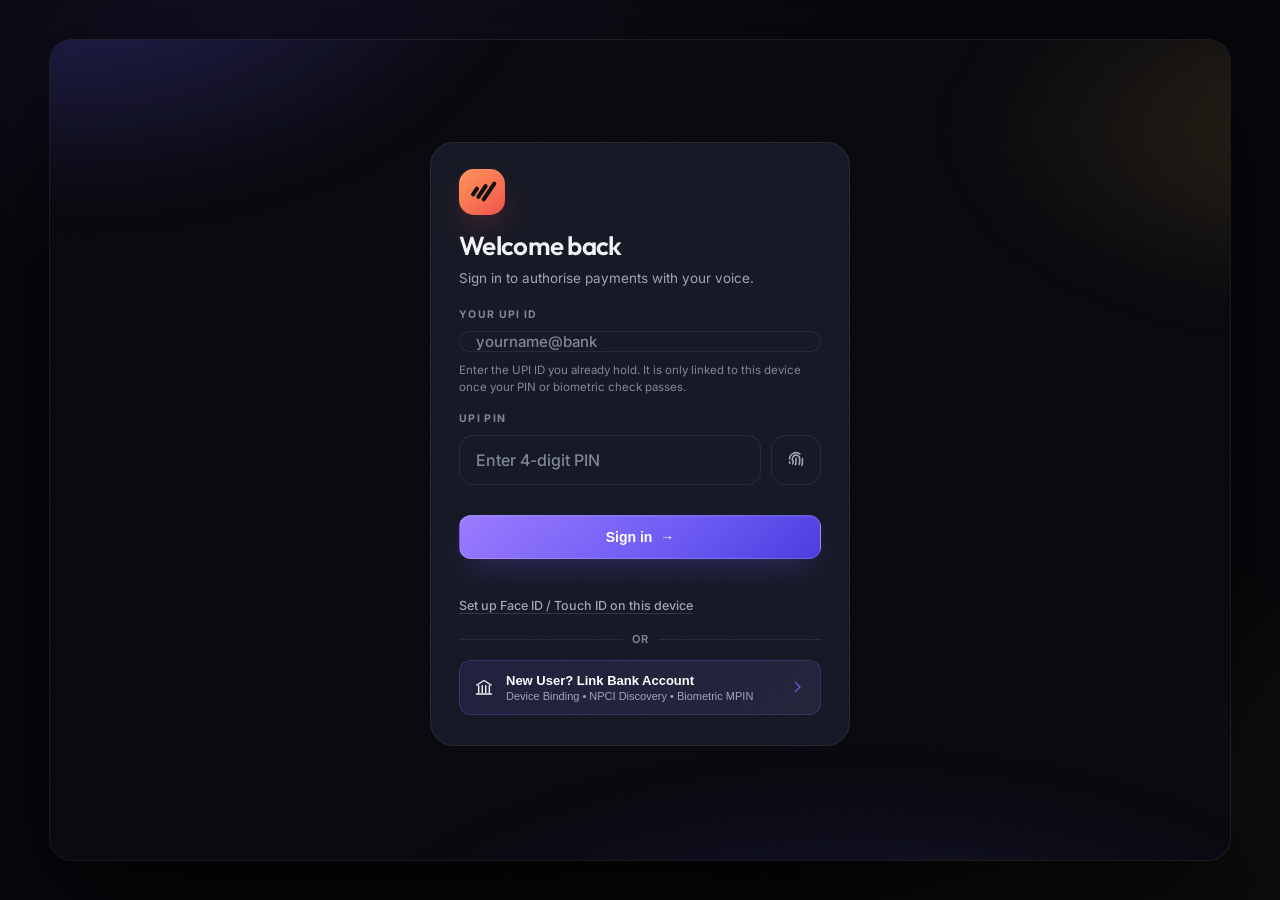
==== commit 1646076b: "CPDEV-4" ====
--- a/frontend/index.html
+++ b/frontend/index.html
@@ -3,9 +3,9 @@
 <head>
   <meta charset="UTF-8">
   <meta name="viewport" content="width=device-width, initial-scale=1.0, viewport-fit=cover">
-  <title>UPI Sim — Voice Payments</title>
-  <meta name="description" content="A polished voice-first UPI payment simulator.">
-  <link rel="stylesheet" href="styles.css?v=rc-2">
+  <title>Sable — Voice Payments</title>
+  <meta name="description" content="Sable — a polished voice-first UPI payments app.">
+  <link rel="stylesheet" href="styles.css?v=ux-8">
 </head>
 <body>
 
@@ -44,7 +44,7 @@
     <div class="app-header">
       <div class="app-logo">
         <div class="logo-icon"><span></span><span></span><span></span></div>
-        <span>upi</span><span class="logo-dot">.</span>
+        <span>Sable</span><span class="logo-dot">.</span>
       </div>
       <div class="header-avatar" id="header-avatar" title="you@mockbank">K</div>
     </div>
@@ -118,12 +118,12 @@
           <div class="login-divider"><span>OR</span></div>
 
           <button id="btn-start-onboarding" class="onboard-action-btn" type="button">
-            <span class="onboard-icon">🏦</span>
+            <span class="onboard-icon"><svg class="icon" viewBox="0 0 24 24" aria-hidden="true" focusable="false"><use href="#ic-bank"></use></svg></span>
             <div class="onboard-text">
               <div class="onboard-title">New User? Link Bank Account</div>
               <div class="onboard-sub">Device Binding • NPCI Discovery • Biometric MPIN</div>
             </div>
-            <span class="onboard-arrow">›</span>
+            <span class="onboard-arrow"><svg class="icon" viewBox="0 0 24 24" aria-hidden="true" focusable="false"><use href="#ic-chevronRight"></use></svg></span>
           </button>
 
         </div>
@@ -133,7 +133,7 @@
       <div class="screen" id="screen-voice-enroll">
         <div class="voice-enroll-inner">
           <div class="voice-enroll-badge">Required</div>
-          <div class="voice-enroll-icon">🎙️</div>
+          <div class="voice-enroll-icon"><svg class="icon" viewBox="0 0 24 24" aria-hidden="true" focusable="false"><use href="#ic-mic"></use></svg></div>
           <div class="voice-enroll-title">Set up Voice ID</div>
           <div class="voice-enroll-sub" id="voice-enroll-sub">
             Voice ID uses <strong>ECAPA-TDNN</strong> to recognise your voice and
@@ -154,7 +154,7 @@
           </div>
 
           <div class="voice-safety-note">
-            <span class="lock">🔒</span>The code is a one-time number, not your UPI PIN.
+            <span class="lock"><svg class="icon" viewBox="0 0 24 24" aria-hidden="true" focusable="false"><use href="#ic-lock"></use></svg></span>The code is a one-time number, not your UPI PIN.
             <strong>Never say your PIN out loud.</strong>
           </div>
 
@@ -171,7 +171,7 @@
           </div>
 
           <button class="pay-now-btn" id="btn-voice-enroll-record">
-            🎤 Record sample 1 of 3
+            <svg class="icon icon-lead" viewBox="0 0 24 24" aria-hidden="true" focusable="false"><use href="#ic-mic"></use></svg> Record sample 1 of 3
           </button>
           <div class="voice-enroll-error" id="voice-enroll-error"></div>
         </div>
@@ -274,7 +274,7 @@
               </div>
 
               <div class="biometric-optin-card">
-                <div class="bio-icon">👆</div>
+                <div class="bio-icon"><svg class="icon" viewBox="0 0 24 24" aria-hidden="true" focusable="false"><use href="#ic-tap"></use></svg></div>
                 <div class="bio-details">
                   <div class="bio-title">Enable Biometric Payments (WebAuthn)</div>
                   <div class="bio-sub">Touch ID / Face ID / Passkey unlocks cryptographic single-tap payments.</div>
@@ -300,6 +300,9 @@
           </div>
           <div class="home-security"><span></span> SECURED</div>
         </div>
+
+        <!-- Recharge reminder — only rendered when something is actually due -->
+        <div class="rc-reminder hidden" id="rc-reminder"></div>
 
         <div class="home-col home-col-a">
 
@@ -321,20 +324,24 @@
         <!-- Quick Actions -->
         <div class="quick-actions">
           <button class="action-btn voice-main" id="btn-voice-pay">
-            <div class="action-icon">🎤</div>
+            <div class="action-icon"><svg class="icon" viewBox="0 0 24 24" aria-hidden="true" focusable="false"><use href="#ic-mic"></use></svg></div>
             <span class="action-label">Voice Pay</span>
           </button>
           <button class="action-btn" id="btn-qr-demo">
-            <div class="action-icon">📷</div>
+            <div class="action-icon"><svg class="icon" viewBox="0 0 24 24" aria-hidden="true" focusable="false"><use href="#ic-camera"></use></svg></div>
             <span class="action-label">Scan QR</span>
           </button>
           <button class="action-btn" id="btn-history-nav">
-            <div class="action-icon">📋</div>
+            <div class="action-icon"><svg class="icon" viewBox="0 0 24 24" aria-hidden="true" focusable="false"><use href="#ic-receipt"></use></svg></div>
             <span class="action-label">History</span>
           </button>
           <button class="action-btn" id="btn-recharge">
-            <div class="action-icon">📱</div>
+            <div class="action-icon"><svg class="icon" viewBox="0 0 24 24" aria-hidden="true" focusable="false"><use href="#ic-smartphone"></use></svg></div>
             <span class="action-label">Recharge</span>
+          </button>
+          <button class="action-btn" id="btn-electricity">
+            <div class="action-icon"><svg class="icon" viewBox="0 0 24 24" aria-hidden="true" focusable="false"><use href="#ic-bulb"></use></svg></div>
+            <span class="action-label">Electricity</span>
           </button>
         </div>
 
@@ -345,27 +352,27 @@
         </div>
         <div class="merchant-chips">
           <div class="merchant-chip" data-vpa="swiggy@mockbank2" data-name="Swiggy" data-icon="🍔">
-            <div class="merchant-chip-icon">🍔</div>
+            <div class="merchant-chip-icon"><svg class="icon" viewBox="0 0 24 24" aria-hidden="true" focusable="false"><use href="#ic-burger"></use></svg></div>
             <span class="merchant-chip-name">Swiggy</span>
           </div>
           <div class="merchant-chip" data-vpa="zomato@mockbank2" data-name="Zomato" data-icon="🍕">
-            <div class="merchant-chip-icon">🍕</div>
+            <div class="merchant-chip-icon"><svg class="icon" viewBox="0 0 24 24" aria-hidden="true" focusable="false"><use href="#ic-pizza"></use></svg></div>
             <span class="merchant-chip-name">Zomato</span>
           </div>
           <div class="merchant-chip" data-vpa="blinkit@mockbank2" data-name="Blinkit" data-icon="🛵">
-            <div class="merchant-chip-icon">🛵</div>
+            <div class="merchant-chip-icon"><svg class="icon" viewBox="0 0 24 24" aria-hidden="true" focusable="false"><use href="#ic-scooter"></use></svg></div>
             <span class="merchant-chip-name">Blinkit</span>
           </div>
           <div class="merchant-chip" data-vpa="sharmastore@mockbank2" data-name="Sharma Store" data-icon="🛒">
-            <div class="merchant-chip-icon">🛒</div>
+            <div class="merchant-chip-icon"><svg class="icon" viewBox="0 0 24 24" aria-hidden="true" focusable="false"><use href="#ic-cart"></use></svg></div>
             <span class="merchant-chip-name">Sharma Store</span>
           </div>
           <div class="merchant-chip" data-vpa="amazon@mockbank2" data-name="Amazon" data-icon="📦">
-            <div class="merchant-chip-icon">📦</div>
+            <div class="merchant-chip-icon"><svg class="icon" viewBox="0 0 24 24" aria-hidden="true" focusable="false"><use href="#ic-package"></use></svg></div>
             <span class="merchant-chip-name">Amazon</span>
           </div>
           <div class="merchant-chip" data-vpa="petrolpump@mockbank2" data-name="HP Petrol Pump" data-icon="⛽">
-            <div class="merchant-chip-icon">⛽</div>
+            <div class="merchant-chip-icon"><svg class="icon" viewBox="0 0 24 24" aria-hidden="true" focusable="false"><use href="#ic-fuel"></use></svg></div>
             <span class="merchant-chip-name">HP Petrol</span>
           </div>
         </div>
@@ -381,14 +388,14 @@
         </div>
         <div class="txn-list" id="home-txn-list">
           <div class="txn-empty">
-            <div class="txn-empty-icon">💳</div>
+            <div class="txn-empty-icon"><svg class="icon" viewBox="0 0 24 24" aria-hidden="true" focusable="false"><use href="#ic-card"></use></svg></div>
             No transactions yet. Try Voice Pay!
           </div>
         </div>
 
         <!-- Settlement Counter -->
         <div class="settlement-mini" id="settlement-mini" onclick="showScreen('settlement')">
-          <div class="settlement-mini-icon">🏦</div>
+          <div class="settlement-mini-icon"><svg class="icon" viewBox="0 0 24 24" aria-hidden="true" focusable="false"><use href="#ic-bank"></use></svg></div>
           <div class="settlement-mini-info">
             <div class="settlement-mini-title">Interbank Settlement</div>
             <div class="settlement-mini-sub" id="settlement-mini-sub">Batch settlement — every 30s</div>
@@ -399,6 +406,34 @@
         </div><!-- /home-col-b -->
 
       </div><!-- /screen-home -->
+
+      <!-- ══════════════════════════════ ELECTRICITY SCREEN ══════════════ -->
+      <div class="screen" id="screen-electricity">
+        <div class="back-header">
+          <button class="back-btn" id="btn-el-back" title="Back">←</button>
+          <span class="back-title">Electricity Bill</span>
+        </div>
+
+        <div class="rc-input-block">
+          <label class="login-label" for="el-state">State</label>
+          <select class="rc-circle el-select" id="el-state"></select>
+
+          <label class="login-label" for="el-board" style="margin-top:14px;display:block">Board</label>
+          <select class="rc-circle el-select" id="el-board"></select>
+
+          <label class="login-label" for="el-consumer" id="el-consumer-label"
+                 style="margin-top:14px;display:block">Consumer Number</label>
+          <input id="el-consumer" class="login-input vpa" type="text" inputmode="numeric"
+                 placeholder="Enter your number" autocomplete="off" />
+
+          <button class="primary-btn" id="btn-el-fetch">
+            <span>Fetch bill</span><span class="btn-arrow">→</span>
+          </button>
+          <div class="login-status" id="el-status"></div>
+        </div>
+
+        <div class="el-bill hidden" id="el-bill"></div>
+      </div><!-- /screen-electricity -->
 
       <!-- ══════════════════════════════ RECHARGE SCREEN ═════════════════ -->
       <div class="screen" id="screen-recharge">
@@ -411,7 +446,7 @@
 
           <!-- Recharging your own number is the common case, so it is one tap. -->
           <button class="rc-mine" id="rc-mine" type="button">
-            <span class="rc-mine-icon">📶</span>
+            <span class="rc-mine-icon"><svg class="icon" viewBox="0 0 24 24" aria-hidden="true" focusable="false"><use href="#ic-signal"></use></svg></span>
             <div class="rc-mine-text">
               <div class="rc-mine-label">My number</div>
               <div class="rc-mine-value" id="rc-mine-value">—</div>
@@ -438,6 +473,13 @@
             <span class="section-link" id="rc-switch-op">Change operator</span>
           </div>
           <div class="rc-op-picker hidden" id="rc-op-picker"></div>
+
+          <div class="rc-circle-row">
+            <label class="rc-circle-label" for="rc-circle">Circle</label>
+            <select class="rc-circle" id="rc-circle"></select>
+          </div>
+
+          <div class="rc-cats" id="rc-cats"></div>
           <div class="rc-plans" id="rc-plans"></div>
           <p class="rc-disclaimer" id="rc-disclaimer"></p>
         </div>
@@ -454,7 +496,7 @@
           <video id="qr-video" class="qr-video" playsinline muted></video>
           <div class="qr-reticle"><span></span><span></span><span></span><span></span></div>
           <div class="qr-placeholder" id="qr-placeholder">
-            <div class="qr-placeholder-icon">📷</div>
+            <div class="qr-placeholder-icon"><svg class="icon" viewBox="0 0 24 24" aria-hidden="true" focusable="false"><use href="#ic-camera"></use></svg></div>
             <div id="qr-placeholder-text">Starting camera…</div>
           </div>
         </div>
@@ -479,13 +521,13 @@
       <!-- ══════════════════════════════ VOICE SCREEN ════════════════════ -->
       <div class="screen" id="screen-voice">
         <div class="voice-screen">
-          <button class="voice-close-btn" id="btn-voice-close">✕</button>
+          <button class="voice-close-btn" id="btn-voice-close" aria-label="Close"><svg class="icon" viewBox="0 0 24 24" aria-hidden="true" focusable="false"><use href="#ic-x"></use></svg></button>
 
           <div class="voice-ring-container">
             <div class="voice-ring voice-ring-1"></div>
             <div class="voice-ring voice-ring-2"></div>
             <div class="voice-ring voice-ring-3"></div>
-            <button class="voice-mic-btn" id="voice-mic-btn">🎤</button>
+            <button class="voice-mic-btn" id="voice-mic-btn"><svg class="icon" viewBox="0 0 24 24" aria-hidden="true" focusable="false"><use href="#ic-mic"></use></svg></button>
           </div>
 
           <div class="waveform" id="waveform">
@@ -525,7 +567,7 @@
         </div>
 
         <div class="merchant-hero">
-          <div class="merchant-avatar-large" id="confirm-merchant-icon">🛒</div>
+          <div class="merchant-avatar-large" id="confirm-merchant-icon"><svg class="icon" viewBox="0 0 24 24" aria-hidden="true" focusable="false"><use href="#ic-cart"></use></svg></div>
           <div class="merchant-name-large" id="confirm-merchant-name">Sharma Store</div>
           <div class="merchant-vpa-small" id="confirm-merchant-vpa">sharmastore@mockbank2</div>
         </div>
@@ -570,7 +612,7 @@
           </div>
           <div class="voice-confirm-transcript" id="voice-confirm-transcript"></div>
           <div class="voice-safety-note">
-            <span class="lock">🔒</span>One-time code, not your UPI PIN. Never say your PIN out loud.
+            <span class="lock"><svg class="icon" viewBox="0 0 24 24" aria-hidden="true" focusable="false"><use href="#ic-lock"></use></svg></span>One-time code, not your UPI PIN. Never say your PIN out loud.
           </div>
           <div class="voice-confirm-hint" id="voice-confirm-hint">
             Say <em>“Yes, make payment”</em> — only your enrolled voice will work
@@ -578,7 +620,7 @@
         </div>
 
         <button class="pay-now-btn" id="btn-pay-now">
-          🎤 Confirm with your voice
+          <svg class="icon icon-lead" viewBox="0 0 24 24" aria-hidden="true" focusable="false"><use href="#ic-mic"></use></svg> Confirm with your voice
         </button>
         <span class="cancel-link" id="btn-confirm-cancel">Cancel</span>
       </div><!-- /screen-confirm -->
@@ -586,7 +628,7 @@
       <!-- ══════════════════════════════ PIN SCREEN ══════════════════════ -->
       <div class="screen" id="screen-pin">
         <div class="pin-screen-inner">
-          <div class="pin-lock-icon">🔐</div>
+          <div class="pin-lock-icon"><svg class="icon" viewBox="0 0 24 24" aria-hidden="true" focusable="false"><use href="#ic-lockKey"></use></svg></div>
           <div class="pin-title">Authorize Payment</div>
           <div class="pin-subtitle">
             Enter your 4-digit UPI PIN<br>
@@ -612,7 +654,7 @@
             <button class="pin-key" data-val="9">9</button>
             <button class="pin-key empty"></button>
             <button class="pin-key" data-val="0">0</button>
-            <button class="pin-key backspace" id="pin-backspace">⌫</button>
+            <button class="pin-key backspace" id="pin-backspace" aria-label="Delete"><svg class="icon" viewBox="0 0 24 24" aria-hidden="true" focusable="false"><use href="#ic-backspace"></use></svg></button>
           </div>
 
           <div class="pin-error-msg" id="pin-error"></div>
@@ -630,22 +672,22 @@
           <div class="hop-flow" style="margin-bottom:24px;">
             <div class="hop-row">
               <div class="hop-node" id="hop-psp">
-                <div class="hop-node-circle">💸</div>
+                <div class="hop-node-circle"><svg class="icon" viewBox="0 0 24 24" aria-hidden="true" focusable="false"><use href="#ic-sendMoney"></use></svg></div>
                 <div class="hop-node-label">PSP</div>
               </div>
               <div class="hop-line" id="line-switch"></div>
               <div class="hop-node" id="hop-switch">
-                <div class="hop-node-circle">🔀</div>
+                <div class="hop-node-circle"><svg class="icon" viewBox="0 0 24 24" aria-hidden="true" focusable="false"><use href="#ic-shuffle"></use></svg></div>
                 <div class="hop-node-label">NPCI<br>Switch</div>
               </div>
               <div class="hop-line" id="line-payer"></div>
               <div class="hop-node" id="hop-payer-bank">
-                <div class="hop-node-circle">🏦</div>
+                <div class="hop-node-circle"><svg class="icon" viewBox="0 0 24 24" aria-hidden="true" focusable="false"><use href="#ic-bank"></use></svg></div>
                 <div class="hop-node-label">Payer<br>Bank</div>
               </div>
               <div class="hop-line" id="line-payee"></div>
               <div class="hop-node" id="hop-payee-bank">
-                <div class="hop-node-circle">🏪</div>
+                <div class="hop-node-circle"><svg class="icon" viewBox="0 0 24 24" aria-hidden="true" focusable="false"><use href="#ic-store"></use></svg></div>
                 <div class="hop-node-label">Payee<br>Bank</div>
               </div>
             </div>
@@ -655,7 +697,7 @@
 
           <!-- Live hop log -->
           <div class="hop-log" id="hop-log">
-            <div class="hop-log-header">📡 Live Transaction Log</div>
+            <div class="hop-log-header"><svg class="icon icon-lead" viewBox="0 0 24 24" aria-hidden="true" focusable="false"><use href="#ic-radio"></use></svg>Live Transaction Log</div>
             <div id="hop-log-entries"></div>
           </div>
         </div>
@@ -664,7 +706,7 @@
       <!-- ══════════════════════════════ SUCCESS SCREEN ══════════════════ -->
       <div class="screen" id="screen-success">
         <div class="result-screen" id="success-confetti-area">
-          <div class="result-icon-wrap success">✅</div>
+          <div class="result-icon-wrap success"><svg class="icon" viewBox="0 0 24 24" aria-hidden="true" focusable="false"><use href="#ic-check"></use></svg></div>
           <div class="result-title">Payment Successful!</div>
           <div class="result-amount" id="success-amount">₹500 sent</div>
           <div class="result-to" id="success-to">to Sharma Store</div>
@@ -696,7 +738,7 @@
       <!-- ══════════════════════════════ FAILED SCREEN ═══════════════════ -->
       <div class="screen" id="screen-failed">
         <div class="result-screen">
-          <div class="result-icon-wrap failed">❌</div>
+          <div class="result-icon-wrap failed"><svg class="icon" viewBox="0 0 24 24" aria-hidden="true" focusable="false"><use href="#ic-x"></use></svg></div>
           <div class="result-title">Payment Failed</div>
           <div class="result-amount" id="failed-amount">₹500</div>
           <div class="result-to" id="failed-to">to Sharma Store</div>
@@ -734,7 +776,7 @@
           </div>
           <div class="txn-list" id="history-txn-list">
             <div class="txn-empty">
-              <div class="txn-empty-icon">📭</div>
+              <div class="txn-empty-icon"><svg class="icon" viewBox="0 0 24 24" aria-hidden="true" focusable="false"><use href="#ic-inbox"></use></svg></div>
               No transactions yet.
             </div>
           </div>
@@ -762,7 +804,7 @@
 
           <div id="settlement-list">
             <div class="txn-empty">
-              <div class="txn-empty-icon">⏳</div>
+              <div class="txn-empty-icon"><svg class="icon" viewBox="0 0 24 24" aria-hidden="true" focusable="false"><use href="#ic-hourglass"></use></svg></div>
               Waiting for first settlement cycle…
             </div>
           </div>
@@ -783,24 +825,24 @@
             <div class="sheet-name" id="sheet-name">—</div>
             <div class="sheet-vpa" id="sheet-vpa">—</div>
           </div>
-          <button class="sheet-close" id="btn-sheet-close" title="Close">✕</button>
+          <button class="sheet-close" id="btn-sheet-close" aria-label="Close"><svg class="icon" viewBox="0 0 24 24" aria-hidden="true" focusable="false"><use href="#ic-x"></use></svg></button>
         </div>
         <button class="sheet-action danger" id="btn-sign-out">
-          <span class="sheet-action-icon">⏻</span>
+          <span class="sheet-action-icon"><svg class="icon" viewBox="0 0 24 24" aria-hidden="true" focusable="false"><use href="#ic-power"></use></svg></span>
           <div class="sheet-action-text">
             <div class="sheet-action-title">Sign out</div>
             <div class="sheet-action-sub">This device still remembers your UPI ID</div>
           </div>
         </button>
         <button class="sheet-action" id="btn-reset-demo">
-          <span class="sheet-action-icon">🔄</span>
+          <span class="sheet-action-icon"><svg class="icon" viewBox="0 0 24 24" aria-hidden="true" focusable="false"><use href="#ic-refresh"></use></svg></span>
           <div class="sheet-action-text">
             <div class="sheet-action-title">Reset demo data</div>
             <div class="sheet-action-sub">Restore the starting balances</div>
           </div>
         </button>
         <button class="sheet-action" id="btn-forget-device">
-          <span class="sheet-action-icon">🗑️</span>
+          <span class="sheet-action-icon"><svg class="icon" viewBox="0 0 24 24" aria-hidden="true" focusable="false"><use href="#ic-trash"></use></svg></span>
           <div class="sheet-action-text">
             <div class="sheet-action-title">Remove from this device</div>
             <div class="sheet-action-sub">You will need to type your UPI ID again</div>
@@ -812,7 +854,7 @@
     <div class="bottom-nav">
       <div class="nav-brand">
         <div class="logo-icon"><span></span><span></span><span></span></div>
-        <span>upi</span><span class="logo-dot">.</span>
+        <span>Sable</span><span class="logo-dot">.</span>
       </div>
       <div class="nav-item active" id="nav-home" onclick="showScreen('home')">
         <svg width="22" height="22" fill="none" stroke="currentColor" stroke-width="2" viewBox="0 0 24 24">
@@ -849,8 +891,10 @@
 </div><!-- /desktop-bg -->
 
 <script src="config.js"></script>
-<script src="webauthn.js?v=1"></script>
-<script src="voicebio.js?v=voice-2"></script>
-<script src="app.js?v=rc-2"></script>
+<script src="webauthn.js?v=3"></script>
+<script src="voicebio.js?v=voice-4"></script>
+<script src="icons.js?v=ux-8"></script>
+<script src="animations.js?v=ux-8"></script>
+<script src="app.js?v=ux-8"></script>
 </body>
 </html>
--- a/frontend/styles.css
+++ b/frontend/styles.css
@@ -1,8 +1,10 @@
 /* ─────────────────────────────────────────────────────────────────────────────
-   Voice UPI Simulator — GPay/Slice Style Dark Mobile UI
+   Sable — voice-first payments UI
+   Aurora + Liquid Glass over an OLED-deep base. Theme tokens live in the theme
+   block; the motion + accessibility layer is at the end of this file.
    ───────────────────────────────────────────────────────────────────────────── */
 
-@import url('https://fonts.googleapis.com/css2?family=DM+Sans:opsz,wght@9..40,400;9..40,500;9..40,600;9..40,700&family=Manrope:wght@400;500;600;700;800&display=swap');
+@import url('https://fonts.googleapis.com/css2?family=Inter:wght@300;400;500;600;700&family=Outfit:wght@400;500;600;700&display=swap');
 
 /* ── Reset & Root ─────────────────────────────────────────────────────────── */
 *, *::before, *::after { box-sizing: border-box; margin: 0; padding: 0; }
@@ -16,15 +18,15 @@
   --border:       rgba(255,255,255,0.08);
   --border2:      rgba(255,255,255,0.12);
 
-  --blue:         #4D8EFF;
-  --blue-dim:     rgba(77,142,255,0.15);
-  --blue-glow:    rgba(77,142,255,0.35);
+  --blue:         #6D5BF5;
+  --blue-dim:     rgba(109,91,245,0.15);
+  --blue-glow:    rgba(109,91,245,0.35);
   --green:        #00D084;
   --green-dim:    rgba(0,208,132,0.12);
   --green-glow:   rgba(0,208,132,0.4);
-  --red:          #FF3D57;
-  --red-dim:      rgba(255,61,87,0.12);
-  --red-glow:     rgba(255,61,87,0.4);
+  --red:          #FF6B6B;
+  --red-dim:      rgba(255,107,107,0.12);
+  --red-glow:     rgba(255,107,107,0.4);
   --amber:        #FFB300;
   --amber-dim:    rgba(255,179,0,0.12);
   --purple:       #A78BFA;
@@ -59,7 +61,7 @@
   align-items: center;
   justify-content: center;
   background:
-    radial-gradient(ellipse 80% 60% at 20% 40%, rgba(77,142,255,0.08) 0%, transparent 60%),
+    radial-gradient(ellipse 80% 60% at 20% 40%, rgba(109,91,245,0.08) 0%, transparent 60%),
     radial-gradient(ellipse 60% 80% at 80% 60%, rgba(0,208,132,0.06) 0%, transparent 60%),
     var(--bg);
   gap: 48px;
@@ -78,7 +80,7 @@
   position: relative;
   box-shadow:
     0 0 0 1px rgba(255,255,255,0.08),
-    0 0 60px rgba(77,142,255,0.15),
+    0 0 60px rgba(109,91,245,0.15),
     0 40px 120px rgba(0,0,0,0.9),
     inset 0 1px 0 rgba(255,255,255,0.12);
   flex-shrink: 0;
@@ -113,7 +115,7 @@
   position: absolute;
   top: 2px; left: 2px;
   width: 4px; height: 4px;
-  background: rgba(77,142,255,0.5);
+  background: rgba(109,91,245,0.5);
   border-radius: 50%;
 }
 
@@ -155,12 +157,12 @@
   border-radius: 10px;
   display: flex; align-items: center; justify-content: center;
   font-size: 16px;
-  box-shadow: 0 4px 16px rgba(77,142,255,0.4);
+  box-shadow: 0 4px 16px rgba(109,91,245,0.4);
 }
 .header-avatar {
   width: 36px; height: 36px;
   border-radius: 50%;
-  background: linear-gradient(135deg, #4D8EFF, #7C3AED);
+  background: linear-gradient(135deg, #6D5BF5, #7C3AED);
   display: flex; align-items: center; justify-content: center;
   font-size: 14px; font-weight: 700;
   cursor: pointer;
@@ -234,15 +236,15 @@
   border-radius: var(--radius-lg);
   position: relative;
   overflow: hidden;
-  border: 1px solid rgba(77,142,255,0.2);
-  box-shadow: 0 8px 40px rgba(77,142,255,0.15);
+  border: 1px solid rgba(109,91,245,0.2);
+  box-shadow: 0 8px 40px rgba(109,91,245,0.15);
 }
 .balance-card::before {
   content: '';
   position: absolute;
   top: -40px; right: -40px;
   width: 180px; height: 180px;
-  background: radial-gradient(circle, rgba(77,142,255,0.15) 0%, transparent 70%);
+  background: radial-gradient(circle, rgba(109,91,245,0.15) 0%, transparent 70%);
   border-radius: 50%;
 }
 .balance-card::after {
@@ -420,15 +422,18 @@
   font-size: 20px;
   flex-shrink: 0;
 }
-.txn-icon.debit  { background: var(--red-dim);   }
-.txn-icon.credit { background: var(--green-dim);  }
-.txn-icon.pending{ background: var(--amber-dim);  }
+.txn-icon.out     { background: rgba(255,255,255,.05); }
+.txn-icon.back    { background: var(--green-dim);  }
+.txn-icon.pending { background: var(--amber-dim);  }
+.txn-icon.failed  { background: var(--red-dim);    }
 .txn-info { flex: 1; min-width: 0; }
 .txn-name { font-size: 14px; font-weight: 600; margin-bottom: 2px; white-space: nowrap; overflow: hidden; text-overflow: ellipsis; }
 .txn-meta { font-size: 11px; color: var(--text-3); }
 .txn-amount { font-size: 16px; font-weight: 700; flex-shrink: 0; }
-.txn-amount.debit  { color: var(--red);   }
-.txn-amount.credit { color: var(--green); }
+.txn-amount.out     { color: var(--text);   }   /* money out is normal, not an error */
+.txn-amount.back    { color: var(--green);  }
+.txn-amount.pending { color: var(--amber);  }
+.txn-amount.failed  { color: var(--red);    }
 
 .txn-empty {
   text-align: center;
@@ -509,9 +514,9 @@
   border: 2px solid transparent;
   animation: voiceRingPulse 2s ease-in-out infinite;
 }
-.voice-ring-1 { width: 200px; height: 200px; border-color: rgba(77,142,255,0.15); animation-delay: 0s; }
-.voice-ring-2 { width: 160px; height: 160px; border-color: rgba(77,142,255,0.25); animation-delay: 0.4s; }
-.voice-ring-3 { width: 120px; height: 120px; border-color: rgba(77,142,255,0.35); animation-delay: 0.8s; }
+.voice-ring-1 { width: 200px; height: 200px; border-color: rgba(109,91,245,0.15); animation-delay: 0s; }
+.voice-ring-2 { width: 160px; height: 160px; border-color: rgba(109,91,245,0.25); animation-delay: 0.4s; }
+.voice-ring-3 { width: 120px; height: 120px; border-color: rgba(109,91,245,0.35); animation-delay: 0.8s; }
 
 @keyframes voiceRingPulse {
   0%, 100% { transform: scale(1);    opacity: 0.6; }
@@ -532,13 +537,13 @@
   animation: micBreathing 2.5s ease-in-out infinite;
 }
 @keyframes micBreathing {
-  0%, 100% { box-shadow: 0 8px 32px rgba(77,142,255,0.4); }
-  50%       { box-shadow: 0 8px 48px rgba(77,142,255,0.7); }
+  0%, 100% { box-shadow: 0 8px 32px rgba(109,91,245,0.4); }
+  50%       { box-shadow: 0 8px 48px rgba(109,91,245,0.7); }
 }
 .voice-mic-btn.listening { animation: micListening 0.5s ease-in-out infinite alternate; }
 @keyframes micListening {
-  from { transform: scale(1);    box-shadow: 0 8px 32px rgba(77,142,255,0.4); }
-  to   { transform: scale(1.05); box-shadow: 0 12px 48px rgba(77,142,255,0.8); }
+  from { transform: scale(1);    box-shadow: 0 8px 32px rgba(109,91,245,0.4); }
+  to   { transform: scale(1.05); box-shadow: 0 12px 48px rgba(109,91,245,0.8); }
 }
 .voice-mic-btn.idle { background: linear-gradient(135deg, #333, #555); animation: none; box-shadow: none; }
 
@@ -594,7 +599,7 @@
   padding: 12px 20px;
   background: var(--blue-dim);
   border-radius: var(--radius);
-  border: 1px solid rgba(77,142,255,0.2);
+  border: 1px solid rgba(109,91,245,0.2);
   width: 100%;
   margin-top: 16px;
   line-height: 1.4;
@@ -871,7 +876,7 @@
   display: flex; align-items: center; justify-content: center;
   font-size: 28px;
   margin-bottom: 20px;
-  border: 1px solid rgba(77,142,255,0.2);
+  border: 1px solid rgba(109,91,245,0.2);
 }
 .pin-title    { font-size: 20px; font-weight: 700; margin-bottom: 6px; }
 .pin-subtitle { font-size: 13px; color: var(--text-3); margin-bottom: 32px; text-align: center; }
@@ -1018,14 +1023,14 @@
 .hop-node.active .hop-node-circle {
   border-color: var(--blue);
   background: var(--blue-dim);
-  box-shadow: 0 0 0 6px rgba(77,142,255,0.15), 0 0 20px var(--blue-glow);
+  box-shadow: 0 0 0 6px rgba(109,91,245,0.15), 0 0 20px var(--blue-glow);
   animation: hopPulse 1s ease-in-out infinite;
 }
 .hop-node.active .hop-node-label { color: var(--blue); }
 
 @keyframes hopPulse {
-  0%, 100% { box-shadow: 0 0 0 4px rgba(77,142,255,0.15), 0 0 16px rgba(77,142,255,0.35); }
-  50%       { box-shadow: 0 0 0 10px rgba(77,142,255,0.08), 0 0 28px rgba(77,142,255,0.55); }
+  0%, 100% { box-shadow: 0 0 0 4px rgba(109,91,245,0.15), 0 0 16px rgba(109,91,245,0.35); }
+  50%       { box-shadow: 0 0 0 10px rgba(109,91,245,0.08), 0 0 28px rgba(109,91,245,0.55); }
 }
 
 .hop-node.completed .hop-node-circle {
@@ -1039,7 +1044,7 @@
 .hop-node.failed .hop-node-circle {
   border-color: var(--red);
   background: var(--red-dim);
-  box-shadow: 0 0 16px rgba(255,61,87,0.3);
+  box-shadow: 0 0 16px rgba(255,107,107,0.3);
 }
 .hop-node.failed .hop-node-label { color: var(--red); }
 
@@ -1143,7 +1148,7 @@
 .result-icon-wrap.failed {
   background: var(--red-dim);
   border: 2px solid var(--red);
-  box-shadow: 0 0 0 16px rgba(255,61,87,0.06), 0 0 48px var(--red-glow);
+  box-shadow: 0 0 0 16px rgba(255,107,107,0.06), 0 0 48px var(--red-glow);
   animation: failShake 0.4s ease;
 }
 
@@ -1201,7 +1206,7 @@
 
 .error-reason {
   background: var(--red-dim);
-  border: 1px solid rgba(255,61,87,0.2);
+  border: 1px solid rgba(255,107,107,0.2);
   border-radius: var(--radius-sm);
   padding: 14px 18px;
   font-size: 14px;
@@ -1326,7 +1331,7 @@
   border-color: rgba(0,208,132,0.3);
   box-shadow: 0 0 12px rgba(0,208,132,0.08);
 }
-.arch-service.dead { border-color: rgba(255,61,87,0.3); }
+.arch-service.dead { border-color: rgba(255,107,107,0.3); }
 .arch-service.pending { border-color: rgba(255,179,0,0.3); }
 .arch-svc-dot {
   width: 10px; height: 10px;
@@ -1420,8 +1425,8 @@
   align-items: center;
   gap: 12px;
   padding: 12px 14px;
-  background: linear-gradient(135deg, rgba(77,142,255,0.12), rgba(167,139,250,0.10));
-  border: 1px solid rgba(77,142,255,0.25);
+  background: linear-gradient(135deg, rgba(109,91,245,0.12), rgba(167,139,250,0.10));
+  border: 1px solid rgba(109,91,245,0.25);
   border-radius: var(--radius-sm);
   color: var(--text);
   cursor: pointer;
@@ -1429,7 +1434,7 @@
   transition: all 0.2s ease;
 }
 .onboard-action-btn:hover {
-  background: linear-gradient(135deg, rgba(77,142,255,0.2), rgba(167,139,250,0.18));
+  background: linear-gradient(135deg, rgba(109,91,245,0.2), rgba(167,139,250,0.18));
   border-color: var(--blue);
   transform: translateY(-1px);
 }
@@ -1762,40 +1767,263 @@
   margin-top: 2px;
 }
 
-/* ── Premium graphite theme ─────────────────────────────────────────────── */
+/* ── Sable — premium theme ─────────────────────────────────────────────────
+   Direction: Aurora UI over an OLED-deep base, Liquid Glass on navigation and
+   controls, and the Fintech colour split — a cool tech accent (violet →
+   indigo) for action, a warm gold reserved for money.
+
+   Roles, not colour names:
+     --accent*   actions: buttons, mic, active nav, focus glow
+     --gold*     money moments only: the balance figure, premium marks
+     --green / --red / --amber      status: success / failure / in flight
+     --brand     the wordmark mark
+
+   The legacy --blue* names survive as aliases of --accent* because ~56 older
+   rules reference them; new rules should use --accent*. --red is a coral that
+   the warm brand gradient deliberately does not match, so a failure never
+   reads as the logo.
+   ─────────────────────────────────────────────────────────────────────────── */
 :root {
-  --bg:#090909; --surface:#101010; --surface2:#181818; --card:#191919;
-  --card-hover:#232323; --border:rgba(255,255,255,.09); --border2:rgba(255,255,255,.16);
-  --blue:#e84743; --blue-dim:rgba(232,71,67,.14); --blue-glow:rgba(232,71,67,.3);
-  --green:#8cd68b; --green-dim:rgba(140,214,139,.12); --green-glow:rgba(140,214,139,.35);
-  --red:#ee6b68; --amber:#e6c16d; --text:#f5f2ed; --text-2:rgba(245,242,237,.66);
-  --text-3:rgba(245,242,237,.40); --font:'DM Sans', system-ui, sans-serif;
-}
-.desktop-bg { background:radial-gradient(ellipse 50% 65% at 50% 45%,#252525 0%,#090909 68%); gap:0; }
-.phone-frame { background:#101010; border-radius:48px; box-shadow:0 0 0 1px rgba(255,255,255,.14),0 0 70px rgba(0,0,0,.55),0 40px 120px #000,inset 0 1px 0 rgba(255,255,255,.12); }
+  /* base — obsidian with a blue-violet cast, OLED friendly */
+  --bg:#08090E; --surface:#0E1017; --surface2:#14161F;
+  --card:#151824; --card-hover:#1C2030;
+  --border:rgba(255,255,255,.07); --border2:rgba(255,255,255,.13);
+  --hairline:rgba(255,255,255,.10);
+  --glass:rgba(255,255,255,.045); --glass-strong:rgba(255,255,255,.075);
+  --highlight:inset 0 1px 0 rgba(255,255,255,.07);
+
+  --text:#F2F4F8; --text-2:#9EA6B8; --text-3:#7E8798;
+  --font:'Inter',system-ui,-apple-system,'Segoe UI',sans-serif;
+  --font-display:'Outfit','Inter',system-ui,sans-serif;
+
+  --accent:#6D5BF5; --accent-2:#9B7BFF;
+  --accent-dim:rgba(109,91,245,.16); --accent-glow:rgba(109,91,245,.42);
+  --blue:var(--accent); --blue-dim:var(--accent-dim); --blue-glow:var(--accent-glow);
+
+  --gold:#F5B74E; --gold-2:#FFD79A; --gold-dim:rgba(245,183,78,.14);
+
+  --green:#5FD39A; --green-dim:rgba(95,211,154,.13); --green-glow:rgba(95,211,154,.42);
+  --red:#FF6B6B; --red-dim:rgba(255,107,107,.13);
+  --amber:#E9A23B; --amber-dim:rgba(233,162,59,.14);
+  --brand:#F2544B; --brand-2:#FF9558;
+
+  --shadow-sm:0 2px 10px rgba(0,0,0,.5);
+  --shadow-md:0 14px 34px -12px rgba(0,0,0,.75);
+  --shadow-lg:0 34px 80px -26px rgba(0,0,0,.92);
+
+  /* Motion is decided once here; every transition below draws from these
+     tokens. Timing values come from the skill's motion tiers, translated from
+     GSAP easings to cubic-beziers: power2.out, back.out(1.4), expo.inOut. */
+  --ease-out:cubic-bezier(.22,1,.36,1);
+  --ease-spring:cubic-bezier(.34,1.56,.64,1);
+  --ease-io:cubic-bezier(.87,0,.13,1);
+  --t-fast:150ms; --t-base:260ms; --t-slow:440ms;
+}
+
+/* ── The room the app sits in ───────────────────────────────────────────── */
+.desktop-bg {
+  background:
+    radial-gradient(58% 48% at 20% 6%, rgba(109,91,245,.11) 0%, transparent 62%),
+    radial-gradient(46% 40% at 88% 86%, rgba(245,183,78,.07) 0%, transparent 64%),
+    radial-gradient(ellipse 62% 72% at 50% 46%, #15171F 0%, #07080C 72%);
+  gap:0;
+}
+.phone-frame {
+  background:var(--bg);
+  border-radius:48px;
+  box-shadow:
+    0 0 0 1px rgba(255,255,255,.10),
+    0 0 0 11px #0B0C12,
+    0 0 0 12px rgba(255,255,255,.06),
+    0 60px 150px -30px #000,
+    inset 0 1px 0 rgba(255,255,255,.10);
+}
+
+/* ── Aurora backdrop + film grain ─────────────────────────────────────────
+   Painted behind every screen (screens are transparent), so the whole app
+   drifts on one slow gradient. Transform-only, so it stays on the compositor;
+   the animation is switched off entirely under reduced motion. */
+.screen-container::before {
+  content:''; position:absolute; inset:-25%; pointer-events:none;
+  background:
+    radial-gradient(38% 30% at 18% 10%, rgba(109,91,245,.30), transparent 66%),
+    radial-gradient(32% 24% at 88% 24%, rgba(245,183,78,.13), transparent 64%),
+    radial-gradient(46% 32% at 62% 98%, rgba(109,91,245,.20), transparent 68%);
+  filter:blur(30px) saturate(1.15);
+  animation:aurora-drift 26s var(--ease-io) infinite alternate;
+  will-change:transform;
+}
+@keyframes aurora-drift { to { transform:translate3d(-5%,3%,0) scale(1.16); } }
+
+/* Film grain. 3% over dark content is invisible as texture but stops the large
+   gradients from banding on 8-bit panels. */
+.screen-container::after {
+  content:''; position:absolute; inset:0; pointer-events:none; opacity:.03;
+  background-image:url("data:image/svg+xml,%3Csvg xmlns='http://www.w3.org/2000/svg' width='140' height='140'%3E%3Cfilter id='n'%3E%3CfeTurbulence type='fractalNoise' baseFrequency='.8' numOctaves='3' stitchTiles='stitch'/%3E%3C/filter%3E%3Crect width='140' height='140' filter='url(%23n)'/%3E%3C/svg%3E");
+}
+
+/* ── Header ────────────────────────────────────────────────────────────── */
 .app-header { padding:10px 22px 16px; }
-.app-logo { gap:5px; font-family:'Manrope',sans-serif; font-size:21px; font-weight:800; letter-spacing:-1.5px; }
-.logo-icon { width:24px; height:24px; background:#e84743; border-radius:8px; gap:2px; box-shadow:none; }
-.logo-icon span { width:3px; border-radius:3px; background:#090909; transform:rotate(34deg); }
-.logo-icon span:nth-child(1) { height:8px; }.logo-icon span:nth-child(2) { height:13px; }.logo-icon span:nth-child(3) { height:18px; }
-.logo-dot { color:var(--blue); }
-.header-avatar { background:#e7e1d7; color:#141414; border-color:#302f2e; }
-.home-welcome { display:flex; align-items:flex-end; justify-content:space-between; padding:4px 22px 20px; }
-.home-eyebrow { font-size:10px; letter-spacing:1.6px; color:var(--text-3); font-weight:700; margin-bottom:8px; }
-.home-welcome h1 { font-family:'Manrope',sans-serif; font-size:25px; line-height:1.12; letter-spacing:-1.2px; font-weight:700; }
-.home-welcome h1 em { color:#a8a8a8; font-style:normal; font-weight:500; }
-.home-security { font-size:9px; letter-spacing:1px; color:#9c9c9c; padding-bottom:4px; white-space:nowrap; }
-.home-security span { display:inline-block; width:6px; height:6px; background:#8cd68b; border-radius:50%; box-shadow:0 0 9px #8cd68b; margin-right:4px; }
-.balance-card { margin:0 18px 18px; padding:25px 24px; background:linear-gradient(128deg,#2b2a29 0%,#1a1a1a 64%,#111 100%); border-radius:24px; border-color:rgba(255,255,255,.12); box-shadow:0 16px 38px rgba(0,0,0,.28); }
-.balance-card::before { background:radial-gradient(circle,rgba(232,71,67,.16) 0%,transparent 70%); }.balance-card::after { background:radial-gradient(circle,rgba(255,255,255,.07) 0%,transparent 70%); }
-.balance-label { letter-spacing:1px; }.quick-actions { gap:10px; padding:0 18px 25px; }.action-icon { background:#1b1b1b; border-radius:18px; }
-.action-btn.voice-main .action-icon { background:#e84743; box-shadow:0 8px 20px rgba(232,71,67,.25); }.action-label { font-size:11px; }
-.section-header { padding:0 22px 12px; }.section-title { font-family:'Manrope',sans-serif; font-weight:700; letter-spacing:-.3px; }.section-link { color:#e6c16d; font-size:12px; font-weight:600; }
-.merchant-chips { gap:12px; padding:0 18px 25px; }.merchant-chip-icon { width:54px; height:54px; background:#1b1b1b; border-radius:18px; }
-.txn-item { background:#171717; border-radius:16px; }.settlement-mini { background:#171717; border-radius:16px; margin:18px; }
-.bottom-nav { background:rgba(16,16,16,.96); }.nav-item.active { color:var(--blue); }
-.pay-now-btn,.primary-btn { background:#e84743; box-shadow:0 10px 24px rgba(232,71,67,.22); }.pay-now-btn:hover,.primary-btn:hover:not(:disabled) { background:#f0534f; }
-.voice-mic-btn { background:#e84743; }.voice-transcript { color:#f5f2ed; background:#1b1b1b; border-color:var(--border); }
+.app-logo {
+  gap:7px; font-family:var(--font-display); font-size:20px;
+  font-weight:600; letter-spacing:-.4px; color:var(--text);
+}
+.logo-icon {
+  width:26px; height:26px; gap:2.5px; border-radius:9px;
+  background:linear-gradient(140deg,var(--brand-2) 0%,var(--brand) 100%);
+  box-shadow:0 6px 16px -4px rgba(242,84,75,.5), var(--highlight);
+}
+.logo-icon span { width:3px; border-radius:3px; background:#120A09; transform:rotate(34deg); }
+.logo-icon span:nth-child(1) { height:8px; }
+.logo-icon span:nth-child(2) { height:13px; }
+.logo-icon span:nth-child(3) { height:18px; }
+.logo-dot { color:var(--brand); }
+.header-avatar {
+  background:linear-gradient(150deg,#F7F2E8,#D6D0C4); color:#14161F;
+  border:1px solid var(--hairline); box-shadow:var(--shadow-sm);
+  transition:transform var(--t-fast) var(--ease-out);
+}
+.header-avatar:active { transform:scale(.94); }
+
+/* Login is the brand's one full-bleed moment, so the header lockup is
+   suppressed there — otherwise the mark appears twice on the same screen. */
+.phone-frame:has(#screen-login.active) .app-header { display:none; }
+
+/* ── Home ──────────────────────────────────────────────────────────────── */
+.home-welcome { display:flex; align-items:flex-end; justify-content:space-between; padding:12px 22px 20px; }
+.home-eyebrow { font-size:10px; letter-spacing:1.8px; color:var(--text-3); font-weight:600; margin-bottom:9px; }
+.home-welcome h1 { font-family:var(--font-display); font-size:26px; line-height:1.12; letter-spacing:-.8px; font-weight:600; }
+.home-welcome h1 em {
+  font-style:normal; font-weight:400;
+  background:linear-gradient(96deg,#FFFFFF 0%,#C9CCFF 56%,#FFD79A 100%);
+  -webkit-background-clip:text; background-clip:text; color:transparent;
+}
+.home-security { font-size:9px; letter-spacing:1.2px; color:var(--text-3); padding-bottom:5px; white-space:nowrap; font-weight:600; }
+.home-security span {
+  display:inline-block; width:6px; height:6px; background:var(--green);
+  border-radius:50%; box-shadow:0 0 10px var(--green-glow); margin-right:5px;
+  animation:pulse-dot 2.6s var(--ease-io) infinite;
+}
+@keyframes pulse-dot { 0%,100% { opacity:1; transform:scale(1); } 50% { opacity:.5; transform:scale(.8); } }
+
+/* ── Balance card — the one object allowed to be a hero ────────────────── */
+.balance-card {
+  position:relative; overflow:hidden;
+  margin:0 18px 18px; padding:26px 24px;
+  border-radius:26px; border:1px solid var(--hairline);
+  background:linear-gradient(152deg,#1D2136 0%,#151827 48%,#0E1017 100%);
+  box-shadow:var(--shadow-md), var(--highlight);
+  transition:transform var(--t-base) var(--ease-out), box-shadow var(--t-base) var(--ease-out);
+}
+.balance-card::before {
+  content:''; position:absolute; inset:-45% -28% auto -28%; height:160%; pointer-events:none;
+  background:
+    radial-gradient(44% 44% at 20% 10%, rgba(109,91,245,.45), transparent 62%),
+    radial-gradient(32% 32% at 94% 98%, rgba(245,183,78,.22), transparent 64%);
+  filter:blur(22px);
+}
+.balance-card::after {
+  content:''; position:absolute; top:-10%; bottom:-10%; width:55%; pointer-events:none;
+  background:linear-gradient(100deg, transparent 0%, rgba(255,255,255,.11) 46%, transparent 100%);
+  transform:translateX(-160%) rotate(8deg);
+  animation:sheen 8s 1.6s var(--ease-io) infinite;
+}
+@keyframes sheen {
+  0%   { transform:translateX(-160%) rotate(8deg); }
+  18%  { transform:translateX(280%) rotate(8deg); }
+  100% { transform:translateX(280%) rotate(8deg); }
+}
+.balance-label { letter-spacing:1.6px; font-weight:600; color:var(--text-3); }
+.balance-amount {
+  font-family:var(--font-display); font-weight:600; letter-spacing:-1.6px;
+  color:var(--gold-2); font-variant-numeric:tabular-nums;
+}
+.balance-currency { font-size:20px; font-weight:600; opacity:1; color:var(--gold); }
+.balance-vpa { font-variant-numeric:tabular-nums; }
+.balance-refresh { transition:transform var(--t-base) var(--ease-spring), background var(--t-fast) linear; }
+.balance-refresh:hover { transform:rotate(38deg); }
+
+/* ── Quick actions — glass tiles, the primary one carries the accent ───── */
+.quick-actions { gap:10px; padding:0 18px 25px; }
+.action-icon {
+  background:linear-gradient(160deg,var(--glass-strong),var(--glass));
+  border:1px solid var(--border); border-radius:19px;
+  box-shadow:var(--shadow-sm), var(--highlight);
+  transition:transform var(--t-fast) var(--ease-spring), border-color var(--t-fast) linear, box-shadow var(--t-fast) linear;
+}
+.action-btn:hover .action-icon { border-color:var(--border2); }
+.action-btn:active .action-icon { transform:scale(.93); }
+.action-btn.voice-main .action-icon {
+  background:linear-gradient(150deg,var(--accent-2) 0%,var(--accent) 62%,#4B3BE0 100%);
+  border-color:transparent;
+  box-shadow:0 12px 28px -8px var(--accent-glow), var(--highlight);
+}
+.action-label { font-size:11px; font-weight:500; }
+.action-btn.voice-main .action-label { color:var(--text); font-weight:600; }
+
+/* ── Sections, chips, rows ─────────────────────────────────────────────── */
+.section-header { padding:0 22px 12px; }
+.section-title { font-family:var(--font-display); font-weight:600; letter-spacing:-.2px; }
+.section-link { color:var(--gold); font-size:12px; font-weight:600; }
+.merchant-chips { gap:12px; padding:0 18px 25px; }
+.merchant-chip-icon {
+  width:54px; height:54px; border-radius:19px;
+  background:linear-gradient(160deg,var(--glass-strong),var(--glass));
+  border:1px solid var(--border);
+  box-shadow:var(--shadow-sm), var(--highlight);
+  transition:transform var(--t-fast) var(--ease-spring), border-color var(--t-fast) linear;
+}
+.merchant-chip:hover .merchant-chip-icon { border-color:var(--border2); }
+.merchant-chip:active .merchant-chip-icon { transform:scale(.93); }
+.txn-item {
+  background:linear-gradient(160deg,rgba(255,255,255,.038),rgba(255,255,255,.012));
+  border:1px solid var(--border); border-radius:18px;
+  transition:transform var(--t-fast) var(--ease-out), border-color var(--t-fast) linear;
+}
+.txn-item:hover { border-color:var(--border2); }
+.settlement-mini {
+  background:linear-gradient(160deg,rgba(255,255,255,.038),rgba(255,255,255,.012));
+  border:1px solid var(--border); border-radius:18px; margin:18px;
+}
+
+/* ── Bottom navigation — Liquid Glass ─────────────────────────────────── */
+.bottom-nav {
+  background:rgba(11,13,20,.72);
+  backdrop-filter:blur(26px) saturate(1.5);
+  -webkit-backdrop-filter:blur(26px) saturate(1.5);
+  border-top:1px solid var(--hairline);
+}
+.nav-item { position:relative; transition:color var(--t-fast) linear, transform var(--t-fast) var(--ease-out); }
+.nav-item:active { transform:scale(.92); }
+.nav-item.active { color:var(--accent-2); }
+.nav-item.active svg { filter:drop-shadow(0 0 8px var(--accent-glow)); }
+.nav-item.active::before {
+  content:''; position:absolute; top:-10px; left:50%; transform:translateX(-50%);
+  width:26px; height:2px; border-radius:0 0 3px 3px;
+  background:linear-gradient(90deg,transparent,var(--accent-2),transparent);
+  box-shadow:0 0 12px var(--accent-glow);
+}
+
+/* ── Buttons — gradient fill, inner highlight, press scale ────────────── */
+.pay-now-btn,.primary-btn {
+  background:linear-gradient(140deg,var(--accent-2) 0%,var(--accent) 58%,#4B3BE0 100%);
+  border:1px solid rgba(255,255,255,.14);
+  box-shadow:0 14px 32px -12px var(--accent-glow), var(--highlight);
+  transition:transform var(--t-fast) var(--ease-spring), box-shadow var(--t-base) var(--ease-out), filter var(--t-fast) linear;
+}
+.pay-now-btn:hover,.primary-btn:hover:not(:disabled) {
+  filter:brightness(1.08);
+  box-shadow:0 18px 42px -12px var(--accent-glow), var(--highlight);
+}
+.pay-now-btn:active,.primary-btn:active:not(:disabled) { transform:scale(.975); }
+.voice-mic-btn {
+  background:linear-gradient(150deg,var(--accent-2) 0%,var(--accent) 60%,#4B3BE0 100%);
+  box-shadow:0 16px 40px -12px var(--accent-glow), var(--highlight);
+}
+.voice-transcript {
+  color:var(--text); background:rgba(255,255,255,.04);
+  border:1px solid var(--border); backdrop-filter:blur(12px);
+}
 
 /* Mobile responsive */
 @media (max-width: 800px) {
@@ -1822,11 +2050,12 @@
 
 .login-head { margin-bottom: 24px; }
 .login-mark {
-  width: 42px; height: 42px;
-  background: var(--blue);
-  border-radius: 13px;
+  width: 46px; height: 46px;
+  background: linear-gradient(140deg, var(--brand-2) 0%, var(--brand) 100%);
+  border-radius: 15px;
   display: flex; align-items: center; justify-content: center;
   gap: 3px;
+  box-shadow: 0 14px 34px -12px rgba(242,84,75,.6), var(--highlight);
   margin-bottom: 16px;
 }
 .login-mark span { width: 4px; border-radius: 3px; background: #0d0d0d; transform: rotate(34deg); }
@@ -1835,7 +2064,7 @@
 .login-mark span:nth-child(3) { height: 23px; }
 
 .login-title {
-  font-family: 'Manrope', sans-serif;
+  font-family: var(--font-display);
   font-size: 27px;
   font-weight: 700;
   letter-spacing: -1.1px;
@@ -2029,7 +2258,7 @@
     align-items: center;
     gap: 6px;
     padding: 0 10px 26px;
-    font-family: 'Manrope', sans-serif;
+    font-family: var(--font-display);
     font-size: 21px;
     font-weight: 800;
     letter-spacing: -1.5px;
@@ -2355,8 +2584,8 @@
 .rc-mine {
   display: flex; align-items: center; gap: 13px; width: 100%;
   padding: 14px; margin-bottom: 4px; cursor: pointer; text-align: left;
-  background: linear-gradient(135deg, rgba(232,71,67,.13), rgba(232,71,67,.05));
-  border: 1px solid rgba(232,71,67,.3);
+  background: linear-gradient(135deg, rgba(109,91,245,.13), rgba(109,91,245,.05));
+  border: 1px solid rgba(109,91,245,.3);
   border-radius: 16px; font-family: inherit; color: var(--text);
   transition: border-color .18s, transform .15s;
 }
@@ -2383,3 +2612,365 @@
 .rc-or::before, .rc-or::after {
   content: ''; flex: 1; height: 1px; background: var(--border);
 }
+
+/* ── Recharge reminder banner ─────────────────────────────────────────────── */
+.rc-reminder {
+  display: flex; align-items: center; gap: 12px;
+  margin: 0 18px 16px; padding: 13px 14px;
+  background: rgba(230,193,109,.09);
+  border: 1px solid rgba(230,193,109,.34);
+  border-radius: 16px;
+}
+.rc-reminder.hidden { display: none; }
+.rc-reminder.expired {
+  background: rgba(238,107,104,.09);
+  border-color: rgba(238,107,104,.36);
+}
+.rc-rem-icon { font-size: 19px; flex-shrink: 0; }
+.rc-rem-text { flex: 1; min-width: 0; }
+.rc-rem-title { font-size: 13.5px; font-weight: 600; }
+.rc-rem-sub   { font-size: 11.5px; color: var(--text-3); margin-top: 2px; }
+.rc-rem-btn {
+  flex-shrink: 0; padding: 8px 14px; border: none; border-radius: 10px;
+  background: var(--amber); color: #141414;
+  font-family: inherit; font-size: 12.5px; font-weight: 700; cursor: pointer;
+}
+.rc-reminder.expired .rc-rem-btn { background: var(--blue); color: #fff; }
+.rc-rem-btn:hover { filter: brightness(1.08); }
+
+/* The provider's own plan wording, when live plans are in use */
+.rc-plan-detail {
+  font-size: 11px; color: var(--text-3); margin-top: 3px;
+  display: -webkit-box; -webkit-line-clamp: 2; -webkit-box-orient: vertical;
+  overflow: hidden;
+}
+
+/* ── Recharge: circle picker and category filter ──────────────────────────── */
+.rc-circle-row {
+  display: flex; align-items: center; gap: 10px; padding: 0 18px 12px;
+}
+.rc-circle-label {
+  font-size: 10.5px; letter-spacing: 1.1px; text-transform: uppercase;
+  color: var(--text-3); font-weight: 700; flex-shrink: 0;
+}
+.rc-circle {
+  flex: 1; min-width: 0; height: 40px; padding: 0 12px;
+  background: var(--card); border: 1px solid var(--border);
+  border-radius: 12px; color: var(--text);
+  font-family: inherit; font-size: 13px; cursor: pointer;
+}
+.rc-cats {
+  display: flex; gap: 7px; padding: 0 18px 12px;
+  overflow-x: auto; scrollbar-width: none;
+}
+.rc-cats::-webkit-scrollbar { display: none; }
+.rc-cat {
+  flex-shrink: 0; padding: 7px 13px; border-radius: 18px;
+  background: var(--card); border: 1px solid var(--border);
+  color: var(--text-2); font-family: inherit; font-size: 12px;
+  font-weight: 600; cursor: pointer; white-space: nowrap;
+  transition: background .15s, color .15s, border-color .15s;
+}
+.rc-cat:hover { background: var(--card-hover); }
+.rc-cat.on { background: var(--blue); border-color: var(--blue); color: #fff; }
+.rc-disclaimer a { color: var(--blue); text-decoration: none; }
+.rc-disclaimer a:hover { text-decoration: underline; }
+
+/* ── Electricity bill ─────────────────────────────────────────────────────── */
+/* Five quick actions now, so the grid tracks the count instead of a fixed 4. */
+.quick-actions { grid-template-columns: repeat(auto-fit, minmax(68px, 1fr)); }
+
+.el-select { width: 100%; margin-top: 10px; }
+.el-bill {
+  margin: 4px 18px 26px; padding: 17px 18px;
+  background: var(--card); border: 1px solid var(--border); border-radius: 18px;
+}
+.el-bill.hidden { display: none; }
+.el-bill.soon    { border-color: rgba(230,193,109,.42); background: rgba(230,193,109,.06); }
+.el-bill.overdue { border-color: rgba(238,107,104,.45); background: rgba(238,107,104,.07); }
+.el-bill.paid    { border-color: rgba(140,214,139,.4);  background: rgba(140,214,139,.06); }
+
+.el-bill-head {
+  display: flex; align-items: flex-start; justify-content: space-between;
+  gap: 12px; margin-bottom: 14px;
+}
+.el-bill-board    { font-size: 14px; font-weight: 700; }
+.el-bill-consumer {
+  font-size: 11.5px; color: var(--text-3); margin-top: 3px;
+  font-family: ui-monospace, SFMono-Regular, monospace;
+}
+.el-bill-pill {
+  flex-shrink: 0; padding: 3px 9px; border-radius: 6px;
+  font-size: 9.5px; font-weight: 700; letter-spacing: .5px;
+  background: var(--card-hover); color: var(--text-2); white-space: nowrap;
+}
+.el-bill.soon    .el-bill-pill { background: rgba(230,193,109,.2); color: var(--amber); }
+.el-bill.overdue .el-bill-pill { background: rgba(238,107,104,.2); color: var(--red); }
+.el-bill.paid    .el-bill-pill { background: rgba(140,214,139,.2); color: var(--green); }
+
+.el-bill-amount {
+  font-size: 30px; font-weight: 700; letter-spacing: -1px; margin-bottom: 14px;
+  font-variant-numeric: tabular-nums;
+}
+.el-bill-rows { display: flex; flex-direction: column; gap: 8px; }
+.el-bill-rows > div {
+  display: flex; justify-content: space-between; gap: 12px;
+  font-size: 12.5px; padding-bottom: 8px;
+  border-bottom: 1px solid rgba(255,255,255,.045);
+}
+.el-bill-rows > div:last-child { border-bottom: none; padding-bottom: 0; }
+.el-bill-rows span:first-child { color: var(--text-3); }
+.el-bill-rows span:last-child  { font-weight: 600; font-variant-numeric: tabular-nums; }
+
+/* Collapsed tariff breakdown — detail on demand, not clutter by default. */
+.el-break { margin-top: 14px; }
+.el-break summary {
+  cursor: pointer; font-size: 12px; color: var(--blue);
+  padding: 8px 0; list-style: none;
+}
+.el-break summary::-webkit-details-marker { display: none; }
+.el-break summary::before { content: '▸ '; }
+.el-break[open] summary::before { content: '▾ '; }
+.el-break .el-bill-rows { margin-top: 6px; }
+.el-tariff-note {
+  font-size: 10.5px; color: var(--text-3); line-height: 1.5; margin-top: 10px;
+}
+
+/* ═══════════════════════════════════════════════════════════════════════════
+/* ═══════════════════════════════════════════════════════════════════════════
+   SABLE — MOTION & ACCESSIBILITY LAYER
+
+   Sits on top of the theme above. Two jobs:
+
+     1. Accessibility that was missing: one icon family, one focus ring,
+        WCAG-AA muted text, 44px hit areas, and a reduced-motion switch that
+        actually covers the whole app.
+     2. Motion with a vocabulary: every animation is a shared token, timed from
+        the skill's motion tiers (subtle 150-300ms, standard 300-450ms,
+        complex 500-800ms), transform/opacity only so it stays on the
+        compositor, and every one of them renders its final state instantly
+        under prefers-reduced-motion.
+   ═══════════════════════════════════════════════════════════════════════════ */
+
+/* ── 1. Icon family ──────────────────────────────────────────────────────────
+   Sized in `em`, so every container that already sized its emoji with
+   font-size sizes the SVG too. Only the containers that never set a
+   font-size need an explicit size. */
+.icon {
+  width:1em; height:1em; flex:none;
+  fill:none; stroke:currentColor; stroke-width:1.7;
+  stroke-linecap:round; stroke-linejoin:round;
+  vertical-align:-0.14em;
+}
+.icon-lead { margin-right:7px; }
+.icon-sprite { position:absolute; width:0; height:0; overflow:hidden; }
+
+.action-icon .icon        { width:22px; height:22px; }
+.merchant-chip-icon .icon { width:24px; height:24px; }
+.hop-node-circle .icon    { width:22px; height:22px; }
+.voice-close-btn .icon    { width:15px; height:15px; }
+.sheet-close .icon        { width:14px; height:14px; }
+.bank-check .icon         { width:17px; height:17px; }
+
+/* ── 2. Visible keyboard focus ──────────────────────────────────────────────
+   The app had 55 buttons and three focus rules, so tabbing was invisible. One
+   rule covers every control, and :focus-visible keeps mouse/touch clean. */
+:root { --focus-ring:#F2F4F8; }
+:where(a, button, input, select, textarea, summary, [tabindex]:not([tabindex="-1"])):focus-visible {
+  outline:2px solid var(--focus-ring);
+  outline-offset:2px;
+  border-radius:inherit;
+}
+
+/* ── 3. Motion switch ───────────────────────────────────────────────────────
+   One rule retires every animation and transition below. Anything that would
+   have eased in simply appears in its final state. */
+@media (prefers-reduced-motion: reduce) {
+  *, *::before, *::after {
+    animation-duration:.001ms !important;
+    animation-iteration-count:1 !important;
+    transition-duration:.001ms !important;
+    scroll-behavior:auto !important;
+  }
+}
+
+/* ── 4. Hit areas + scroll affordance ────────────────────────────────────── */
+.filter-tab {
+  min-height:44px; display:inline-flex;
+  align-items:center; justify-content:center;
+}
+/* The merchant row scrolls horizontally; a soft right edge reads as "more to
+   the right" instead of a chip chopped off mid-icon. */
+.merchant-chips {
+  -webkit-mask-image:linear-gradient(to right, #000 0, #000 calc(100% - 30px), transparent 100%);
+  mask-image:linear-gradient(to right, #000 0, #000 calc(100% - 30px), transparent 100%);
+}
+
+/* ── 5. Screen transitions ─────────────────────────────────────────────────
+   Route change: expo.inOut-ish slide + fade (complex tier, 500-800ms), then
+   the screen's direct children arrive on a short stagger so the eye is led
+   down the page instead of the whole thing appearing at once. */
+@keyframes screen-in {
+  from { opacity:0; transform:translate3d(0,10px,0) scale(.994); }
+  to   { opacity:1; transform:none; }
+}
+@keyframes rise {
+  from { opacity:0; transform:translate3d(0,14px,0); }
+  to   { opacity:1; transform:none; }
+}
+.screen { animation:screen-in var(--t-slow) var(--ease-io) both; }
+.screen.active > * { animation:rise 420ms var(--ease-out) both; }
+.screen.active > *:nth-child(2)  { animation-delay:45ms; }
+.screen.active > *:nth-child(3)  { animation-delay:90ms; }
+.screen.active > *:nth-child(4)  { animation-delay:135ms; }
+.screen.active > *:nth-child(5)  { animation-delay:180ms; }
+.screen.active > *:nth-child(6)  { animation-delay:215ms; }
+.screen.active > *:nth-child(7)  { animation-delay:250ms; }
+.screen.active > *:nth-child(8)  { animation-delay:285ms; }
+.screen.active > *:nth-child(n+9){ animation-delay:310ms; }
+
+/* ── 6. Lists arrive on a wave (standard tier, 300-450ms, back.out) ─────── */
+.txn-list > .txn-item, #settlement-list > * {
+  animation:rise 400ms var(--ease-spring) both;
+}
+.txn-list > .txn-item:nth-child(2), #settlement-list > *:nth-child(2) { animation-delay:50ms; }
+.txn-list > .txn-item:nth-child(3), #settlement-list > *:nth-child(3) { animation-delay:100ms; }
+.txn-list > .txn-item:nth-child(4), #settlement-list > *:nth-child(4) { animation-delay:150ms; }
+.txn-list > .txn-item:nth-child(5), #settlement-list > *:nth-child(5) { animation-delay:200ms; }
+.txn-list > .txn-item:nth-child(6), #settlement-list > *:nth-child(6) { animation-delay:250ms; }
+.txn-list > .txn-item:nth-child(n+7), #settlement-list > *:nth-child(n+7) { animation-delay:290ms; }
+
+/* ── 7. Press feedback ─────────────────────────────────────────────────────
+   A press must answer within 80-150ms. The ::after brighten always ships (it
+   works even with JS disabled); animations.js adds a pointer-positioned ripple
+   on top of it. */
+.action-btn, .primary-btn, .pay-now-btn, .nav-item, .merchant-chip, .result-btn {
+  position:relative; overflow:hidden;
+}
+.action-btn::after, .primary-btn::after, .pay-now-btn::after,
+.nav-item::after, .merchant-chip::after, .result-btn::after {
+  content:''; position:absolute; inset:0; pointer-events:none; opacity:0;
+  background:radial-gradient(circle at 50% 50%, rgba(255,255,255,.18), transparent 62%);
+  transition:opacity var(--t-fast) linear;
+}
+.action-btn:active::after, .primary-btn:active::after, .pay-now-btn:active::after,
+.nav-item:active::after, .merchant-chip:active::after, .result-btn:active::after { opacity:1; }
+
+.ripple {
+  position:absolute; border-radius:50%; pointer-events:none;
+  background:radial-gradient(circle, rgba(255,255,255,.34), rgba(255,255,255,0) 70%);
+  transform:scale(0); opacity:.9;
+  animation:ripple-out 620ms var(--ease-out) forwards;
+}
+@keyframes ripple-out { to { transform:scale(1); opacity:0; } }
+
+/* ── 8. Loading ────────────────────────────────────────────────────────────
+   Shimmer instead of a static "Loading…", so the wait has a shape. */
+.skel {
+  border-radius:12px; min-height:14px;
+  background:linear-gradient(100deg, rgba(255,255,255,.05) 20%, rgba(255,255,255,.11) 38%, rgba(255,255,255,.05) 56%);
+  background-size:220% 100%;
+  animation:shimmer 1.5s linear infinite;
+}
+.skel-row { display:flex; align-items:center; gap:12px; padding:12px 14px; }
+.skel-circle { width:44px; height:44px; border-radius:14px; flex:none; }
+.skel-lines { flex:1; display:flex; flex-direction:column; gap:8px; }
+.skel-lines .skel { height:11px; }
+.skel-lines .skel:last-child { width:42%; height:9px; }
+@keyframes shimmer { from { background-position:180% 0; } to { background-position:-80% 0; } }
+.account-skeleton {
+  background:linear-gradient(100deg, rgba(255,255,255,.05) 20%, rgba(255,255,255,.11) 38%, rgba(255,255,255,.05) 56%);
+  background-size:220% 100%; animation:shimmer 1.5s linear infinite;
+}
+
+/* ── 9. Outcomes ───────────────────────────────────────────────────────────
+   Success lands with a spring and a light sweep; failure shakes. Both are
+   brief and both are pure transform/opacity. */
+.result-icon-wrap { position:relative; }
+.result-icon-wrap.success { animation:pop-in 620ms var(--ease-spring) both; }
+.result-icon-wrap.success::before {
+  content:''; position:absolute; inset:-24%; border-radius:50%; pointer-events:none;
+  background:conic-gradient(from 0deg, transparent 0deg, rgba(95,211,154,.42) 70deg, transparent 150deg);
+  animation:sweep 1.5s var(--ease-out) .1s both;
+}
+@keyframes pop-in { from { opacity:0; transform:scale(.55); } to { opacity:1; transform:scale(1); } }
+@keyframes sweep  { from { opacity:0; transform:rotate(-40deg) scale(.85); } to { opacity:1; transform:rotate(280deg) scale(1); } }
+.result-icon-wrap.failed { animation:shake 520ms var(--ease-out) both; }
+@keyframes shake {
+  10%,90% { transform:translateX(-2px); }
+  30%,70% { transform:translateX(4px); }
+  50%     { transform:translateX(-5px); }
+  100%    { transform:none; }
+}
+/* The amount is the point of these screens, so it gets its own arrival. */
+.amount-display-value, .result-amount { animation:rise 480ms var(--ease-out) 90ms both; font-variant-numeric:tabular-nums; }
+
+/* ── 10. Payment pipeline ──────────────────────────────────────────────────
+   The hop connectors carry a travelling dash while the payment is moving, so
+   the processing screen shows direction of travel instead of a static line. */
+.hop-line { background:linear-gradient(90deg, var(--border2), transparent); }
+.hop-line::after {
+  content:''; position:absolute; top:0; left:-30%; width:30%; height:100%;
+  background:linear-gradient(90deg, transparent, var(--accent-2), transparent);
+  animation:flow 1.35s linear infinite;
+}
+@keyframes flow { from { left:-30%; } to { left:100%; } }
+.hop-node.active .hop-node-circle { box-shadow:0 0 0 4px var(--accent-dim), 0 0 18px -2px var(--accent-glow); }
+.hop-node.active .hop-node-label { color:var(--accent-2); }
+
+/* ── 11. Voice ─────────────────────────────────────────────────────────────
+   The rings were hardcoded to the old blue; they now follow the accent and
+   breathe on a slower, calmer cycle (the listening state is already long). */
+.voice-ring { border-color:var(--accent-dim); }
+.voice-ring-1 { border-color:rgba(109,91,245,.14); }
+.voice-ring-2 { border-color:rgba(109,91,245,.22); }
+.voice-ring-3 { border-color:rgba(109,91,245,.32); }
+.voice-ring-1, .voice-ring-2, .voice-ring-3 { animation:pulse-ring 3.2s var(--ease-io) infinite; }
+@keyframes pulse-ring {
+  0%   { transform:scale(.92); opacity:.5; }
+  55%  { transform:scale(1.04); opacity:1; }
+  100% { transform:scale(.92); opacity:.5; }
+}
+.voice-mic-btn { transition:transform var(--t-fast) var(--ease-spring), box-shadow var(--t-base) var(--ease-out); }
+.voice-mic-btn:active { transform:scale(.94); }
+
+/* ── 12. Bottom sheet ──────────────────────────────────────────────────────
+   Spring up from the bottom, scrim fades, panel content lags slightly behind
+   so the sheet feels like it has mass. */
+@keyframes sheet-up   { from { transform:translateY(102%); } to { transform:none; } }
+@keyframes scrim-in   { from { opacity:0; } to { opacity:1; } }
+.account-sheet.open .sheet-panel    { animation:sheet-up 460ms var(--ease-spring) both; }
+.account-sheet.open .sheet-backdrop { animation:scrim-in var(--t-base) linear both; backdrop-filter:blur(6px); }
+
+/* ── 13. Numbers ─────────────────────────────────────────────────────────
+   Money should never jitter as it changes, so every figure is tabular. */
+.amount-display-value, .balance-amount, .txn-amount, .settlement-mini-value, .rc-plan-price {
+  font-variant-numeric:tabular-nums;
+}
+
+/* ── 14. Confirm screen: scroll, don't overlay ─────────────────────────────
+   The primary action starts below the fold here (the screen is ~1098px on a
+   ~627px viewport) and I first tried pinning it. That was wrong for a payment
+   screen: a pinned button sits on top of the From/To rows, hiding the payee
+   the user is supposed to verify before approving. Reviewing the details and
+   then acting is the correct order, so the button stays in the flow. */
+
+/* ── 15. Display type ─────────────────────────────────────────────────────
+   Outfit carries the moments that should feel designed — the balance, screen
+   titles, the big result headline. Inter stays on body copy, labels, and every
+   number that must not jitter. */
+.balance-amount, .amount-display-value, .result-title, .login-title,
+.pane-title, .merchant-name-large, .home-welcome h1, .app-logo {
+  font-family: var(--font-display);
+}
+
+/* ── 16. Sign-in hero ─────────────────────────────────────────────────────
+   The header lockup is suppressed on this screen (see the theme block), so the
+   hero mark is now the single place the brand appears. It arrives first, then
+   the copy follows. */
+.login-head { margin-bottom: 26px; }
+.login-title { font-size: 26px; font-weight: 600; letter-spacing: -.7px; }
+.login-sub { color: var(--text-2); }
+.login-mark { animation: pop-in 620ms var(--ease-spring) both; }
+.login-head > *:nth-child(2) { animation: rise 460ms var(--ease-out) 80ms both; }
+.login-head > *:nth-child(3) { animation: rise 460ms var(--ease-out) 150ms both; }
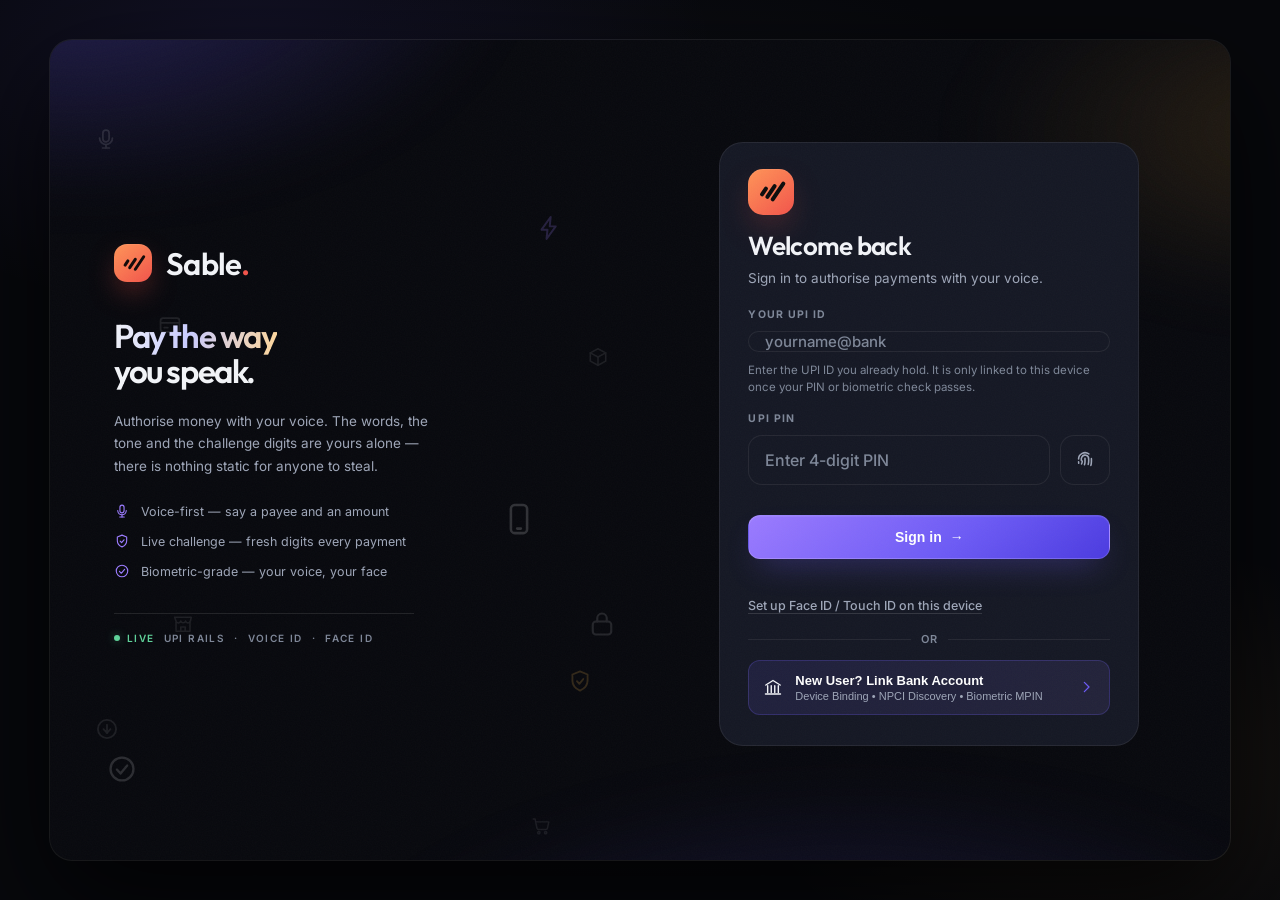
==== commit 4a597ff0: "CPDEV-6" ====
--- a/frontend/index.html
+++ b/frontend/index.html
@@ -5,7 +5,7 @@
   <meta name="viewport" content="width=device-width, initial-scale=1.0, viewport-fit=cover">
   <title>Sable — Voice Payments</title>
   <meta name="description" content="Sable — a polished voice-first UPI payments app.">
-  <link rel="stylesheet" href="styles.css?v=ux-8">
+  <link rel="stylesheet" href="styles.css?v=ux-12">
 </head>
 <body>
 
@@ -54,6 +54,66 @@
 
       <!-- ══════════════════════════════ LOGIN SCREEN ════════════════════ -->
       <div class="screen" id="screen-login">
+        <!-- ── Sign-in brand panel (desktop only) ────────────────────────────────
+             Exists so the mock-up phone does not have to be the whole story on a
+             wide screen. It is hidden by default and only appears when BOTH apply:
+             the viewport is wide enough for it, and the sign-in screen is active.
+             Hidden on every other screen, which keeps this change scoped to sign-in
+             and leaves the rest of the app untouched. -->
+        <div class="sable-side" id="sable-side">
+
+          <div class="sable-side-inner">
+            <div class="sable-wordmark">
+              <div class="logo-icon"><span></span><span></span><span></span></div>
+              <span class="sable-brand-name">Sable<b>.</b></span>
+            </div>
+
+            <h1 class="sable-h1"><span class="sable-sheen">Pay the way</span><br>you speak.</h1>
+
+            <p class="sable-lede">
+              Authorise money with your voice. The words, the tone and the challenge
+              digits are yours alone — there is nothing static for anyone to steal.
+            </p>
+
+            <ul class="sable-points">
+              <li><svg class="icon" aria-hidden="true"><use href="#ic-mic"/></svg><span>Voice-first — say a payee and an amount</span></li>
+              <li><svg class="icon" aria-hidden="true"><use href="#ic-shield"/></svg><span>Live challenge — fresh digits every payment</span></li>
+              <li><svg class="icon" aria-hidden="true"><use href="#ic-checkCircle"/></svg><span>Biometric-grade — your voice, your face</span></li>
+            </ul>
+
+            <div class="sable-foot">
+              <span class="sable-live"><i></i>Live</span>
+              <span>UPI rails</span><span>·</span>
+              <span>Voice ID</span><span>·</span>
+              <span>Face ID</span>
+            </div>
+          </div>
+
+          <!-- Drifting product glyphs. Twelve, hand-placed in the two outer bands
+               so they never sit behind the copy. Each carries its own --d (period),
+               --delay (negative, so the composition is already awake at load) and
+               --o (opacity) inline, because this is art direction, not layout. -->
+          <div class="sable-drift" aria-hidden="true">
+            <span class="drift-item" style="left:0px;  top:3%;  --d:26s; --delay:-4s;  --o:.12; width:24px"><svg class="icon"><use href="#ic-mic"/></svg></span>
+            <span class="drift-item" style="left:64px; top:26%; --d:34s; --delay:-14s; --o:.10; width:24px"><svg class="icon"><use href="#ic-card"/></svg></span>
+            <span class="drift-item" style="left:0px;  top:76%; --d:30s; --delay:-22s; --o:.09; width:26px"><svg class="icon"><use href="#ic-sendMoney"/></svg></span>
+            <span class="drift-item" style="left:78px; top:63%; --d:40s; --delay:-9s;  --o:.09; width:22px"><svg class="icon"><use href="#ic-store"/></svg></span>
+            <span class="drift-item" style="left:12px; top:81%; --d:28s; --delay:-18s; --o:.15; width:32px"><svg class="icon"><use href="#ic-checkCircle"/></svg></span>
+            <span class="drift-item" style="left:96px; top:94%; --d:44s; --delay:-30s; --o:.08; width:20px"><svg class="icon"><use href="#ic-waveform"/></svg></span>
+
+            <span class="drift-item drift-accent" style="right:66px; top:14%; --d:32s; --delay:-6s;  --o:.20; width:28px"><svg class="icon"><use href="#ic-bolt"/></svg></span>
+            <span class="drift-item" style="right:20px; top:30%; --d:38s; --delay:-25s; --o:.09; width:22px"><svg class="icon"><use href="#ic-package"/></svg></span>
+            <span class="drift-item" style="right:92px; top:50%; --d:27s; --delay:-13s; --o:.17; width:36px"><svg class="icon"><use href="#ic-smartphone"/></svg></span>
+            <span class="drift-item drift-gold" style="right:36px; top:70%; --d:36s; --delay:-20s; --o:.18; width:26px"><svg class="icon"><use href="#ic-shield"/></svg></span>
+            <span class="drift-item" style="right:78px; top:88%; --d:42s; --delay:-33s; --o:.08; width:20px"><svg class="icon"><use href="#ic-cart"/></svg></span>
+            <span class="drift-item" style="right:12px; top:63%; --d:24s; --delay:-2s;  --o:.12; width:30px"><svg class="icon"><use href="#ic-lock"/></svg></span>
+          </div>
+
+          <!-- Soft light that follows the pointer through the panel. animations.js
+               only writes --gx/--gy; a browser without JS keeps the static glow. -->
+          <div class="sable-side-glow" aria-hidden="true"></div>
+        </div>
+
         <div class="login-screen">
 
           <div class="login-head">
@@ -893,8 +953,8 @@
 <script src="config.js"></script>
 <script src="webauthn.js?v=3"></script>
 <script src="voicebio.js?v=voice-4"></script>
-<script src="icons.js?v=ux-8"></script>
-<script src="animations.js?v=ux-8"></script>
-<script src="app.js?v=ux-8"></script>
+<script src="icons.js?v=ux-12"></script>
+<script src="animations.js?v=ux-12"></script>
+<script src="app.js?v=ux-12"></script>
 </body>
 </html>
--- a/frontend/styles.css
+++ b/frontend/styles.css
@@ -2974,3 +2974,139 @@
 .login-mark { animation: pop-in 620ms var(--ease-spring) both; }
 .login-head > *:nth-child(2) { animation: rise 460ms var(--ease-out) 80ms both; }
 .login-head > *:nth-child(3) { animation: rise 460ms var(--ease-out) 150ms both; }
+
+
+/* ═══════════════════════════════════════════════════════════════════════════
+   SABLE — SIGN-IN SPLIT (desktop ≥1024px, #screen-login only)
+
+   On desktop the frame is an app window, and sign-in should sell, not just
+   ask. The login column becomes a two-column grid: this panel carries the
+   story on the left (one pointer-lit aurora, twelve glyphs from the app's own
+   icon family), and the sign-in card sits in the right column.
+
+   Scope guarantee: `.sable-side` is `display:none` everywhere else — it lives
+   inside #screen-login itself, so no other screen can ever be touched.
+
+   Motion discipline: transform and opacity only, slow periods (24-44s), and
+   the reduced-motion layer above retires it to a still frame.
+   ═══════════════════════════════════════════════════════════════════════════ */
+.sable-side { display: none; }
+
+@media (min-width: 1024px) {
+  #screen-login.active {
+    display: grid;
+    grid-template-columns: minmax(0, 1.02fr) minmax(0, .98fr);
+    align-items: center;
+    column-gap: clamp(28px, 3.4vw, 64px);
+    padding: 0 clamp(28px, 3.4vw, 64px) 12px;
+  }
+
+  /* Recentre the shared "centre every column" rule: each half owns its grid
+     column instead of being squeezed to 880px twice. */
+  #screen-login.active > .login-screen {
+    grid-column: 2;
+    width: auto;
+    max-width: 420px;
+    margin: 0;
+    justify-self: center;
+  }
+
+  .sable-side {
+    display: flex; flex-direction: column; justify-content: center;
+    position: relative; align-self: stretch;
+    min-height: 380px;
+  }
+  .sable-side-inner { position: relative; z-index: 2; max-width: 356px;
+                      padding-left: clamp(4px, 1.6vw, 26px); }
+
+  /* Entrances */
+  .sable-side-inner > * { animation: rise 560ms var(--ease-out) both; }
+  .sable-side-inner > *:nth-child(2) { animation-delay: 70ms;  }
+  .sable-side-inner > *:nth-child(3) { animation-delay: 140ms; }
+  .sable-side-inner > *:nth-child(4) { animation-delay: 200ms; }
+  .sable-side-inner > *:nth-child(5) { animation-delay: 260ms; }
+}
+
+.sable-wordmark { display: flex; align-items: center; gap: 14px; margin-bottom: 36px; }
+.sable-side .logo-icon {
+  width: 38px; height: 38px; gap: 3.5px; border-radius: 13px;
+  box-shadow: 0 12px 30px -8px rgba(242,84,75,.62), var(--highlight);
+}
+.sable-brand-name {
+  font-family: var(--font-display); font-size: 31px; font-weight: 600;
+  letter-spacing: -.7px; color: var(--text);
+}
+.sable-brand-name b { color: var(--brand); font-weight: 600; }
+
+.sable-h1 {
+  font-family: var(--font-display);
+  font-size: clamp(33px, 2.5vw, 46px);
+  font-weight: 600; line-height: 1.08; letter-spacing: -1.4px;
+  color: var(--text); margin-bottom: 20px;
+}
+.sable-h1 { position: relative; }
+.sable-sheen {
+  background: linear-gradient(101deg, #F2F4F8 0%, #C9CCFF 46%, var(--gold-2) 100%);
+  -webkit-background-clip: text; background-clip: text; color: transparent;
+}
+
+.sable-lede {
+  font-size: clamp(13.5px, .92vw, 16px);
+  line-height: 1.66; color: var(--text-2);
+  margin-bottom: 26px; max-width: 40ch;
+}
+
+.sable-points { display: flex; flex-direction: column; gap: 14px; margin-bottom: 34px; }
+.sable-points li { display: flex; align-items: center; gap: 11px; font-size: 12.5px; color: var(--text-2); }
+.sable-points .icon { width: 16px; height: 16px; color: var(--accent-2); flex: none; }
+
+.sable-foot {
+  display: flex; align-items: center; gap: 9px;
+  font-size: 10px; letter-spacing: 1.4px; font-weight: 600;
+  color: var(--text-3); text-transform: uppercase;
+  padding-top: 18px; border-top: 1px solid var(--hairline);
+  max-width: 300px;
+}
+.sable-live { display: inline-flex; align-items: center; gap: 7px; color: #5FD39A; }
+.sable-live i {
+  width: 6px; height: 6px; background: var(--green); border-radius: 50%;
+  box-shadow: 0 0 10px var(--green-glow);
+  animation: pulse-dot 2.6s var(--ease-io) infinite;
+}
+
+/* ── The drifting glyphs ─────────────────────────────────────────────────
+   Twelve icons from the app's own family, hand-placed along the two outer
+   bands so they never sit under the copy. Negative delays mean they are
+   already mid-drift at load — never a composition that wakes up empty. */
+.sable-drift { position: absolute; inset: 0; overflow: hidden; pointer-events: none; }
+.drift-item {
+  position: absolute; color: var(--text);
+  opacity: var(--o, .12);
+  animation: drift-float var(--d, 30s) var(--ease-io) infinite alternate;
+  animation-delay: var(--delay, -3s);
+  will-change: transform;
+}
+.drift-item .icon { width: 100%; height: 100%; stroke-width: 1.5; }
+.drift-accent { color: var(--accent-2); }
+.drift-gold   { color: var(--gold); }
+@keyframes drift-float {
+  from { transform: translate3d(0, 16px, 0); }
+  to   { transform: translate3d(0, -16px, 0); }
+}
+
+/* ── Pointer light ───────────────────────────────────────────────────────
+   animations.js writes --gx / --gy; with no JS this keeps the static glow. */
+.sable-side-glow {
+  position: absolute; inset: -12%;
+  background: radial-gradient(360px circle at var(--gx, 38%) var(--gy, 32%),
+              rgba(109,91,245,.20), transparent 62%);
+  filter: blur(26px);
+  opacity: 0;
+  transition: opacity 520ms var(--ease-out);
+  pointer-events: none;
+}
+.sable-side:hover .sable-side-glow { opacity: 1; }
+
+@media (prefers-reduced-motion: reduce) {
+  .sable-side-glow, .sable-drift { display: none; }
+}
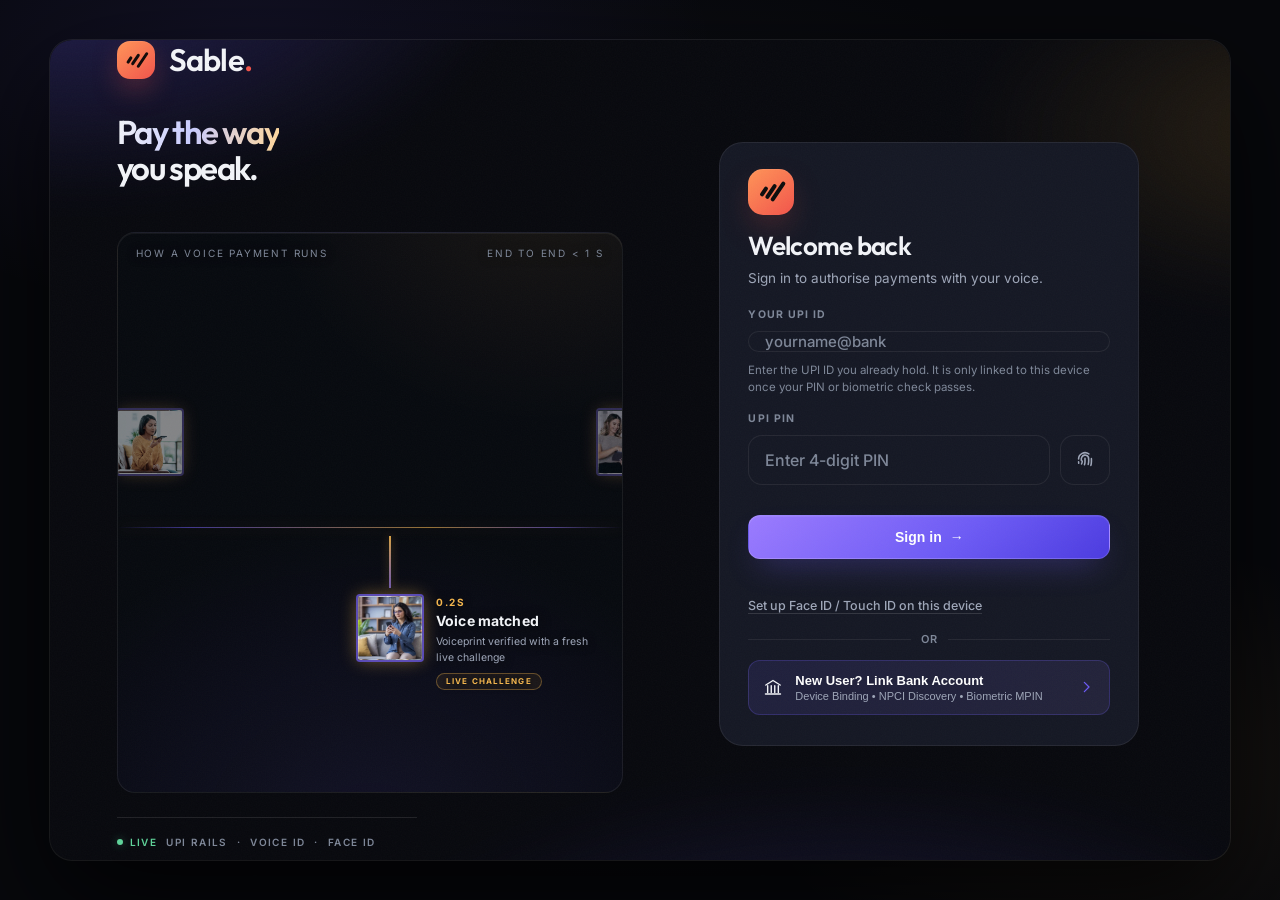
==== commit 6fa9e9c1: "CPDEV-7" ====
--- a/frontend/index.html
+++ b/frontend/index.html
@@ -5,7 +5,7 @@
   <meta name="viewport" content="width=device-width, initial-scale=1.0, viewport-fit=cover">
   <title>Sable — Voice Payments</title>
   <meta name="description" content="Sable — a polished voice-first UPI payments app.">
-  <link rel="stylesheet" href="styles.css?v=ux-12">
+  <link rel="stylesheet" href="styles.css?v=ux-21">
 </head>
 <body>
 
@@ -63,6 +63,7 @@
         <div class="sable-side" id="sable-side">
 
           <div class="sable-side-inner">
+
             <div class="sable-wordmark">
               <div class="logo-icon"><span></span><span></span><span></span></div>
               <span class="sable-brand-name">Sable<b>.</b></span>
@@ -70,16 +71,148 @@
 
             <h1 class="sable-h1"><span class="sable-sheen">Pay the way</span><br>you speak.</h1>
 
-            <p class="sable-lede">
-              Authorise money with your voice. The words, the tone and the challenge
-              digits are yours alone — there is nothing static for anyone to steal.
-            </p>
-
-            <ul class="sable-points">
-              <li><svg class="icon" aria-hidden="true"><use href="#ic-mic"/></svg><span>Voice-first — say a payee and an amount</span></li>
-              <li><svg class="icon" aria-hidden="true"><use href="#ic-shield"/></svg><span>Live challenge — fresh digits every payment</span></li>
-              <li><svg class="icon" aria-hidden="true"><use href="#ic-checkCircle"/></svg><span>Biometric-grade — your voice, your face</span></li>
-            </ul>
+            <!-- A single milestone timeline: one glowing axis, every
+                milestone wearing a portrait that sits on the rail (locally
+                generated SVG data-URIs -- no network fetch), plus a feature
+                pill per step. Pure CSS keyframes: it steps forward a
+                milestone at a time, forever. -->
+            <div class="sable-tl" aria-hidden="true">
+              <div class="sable-tl-head">
+                <span>How a voice payment runs</span>
+                <span>End to end &lt; 1 s</span>
+              </div>
+              <div class="sable-tl-track">
+                <i class="sable-tl-line"></i>
+                <div class="sable-tl-strip">
+                <div class="sable-tmi" style="--ph: -0s">
+                  <i class="sable-face f-you"></i><i class="sable-ms"></i>
+                  <div class="sable-tlc">
+                    <span class="sable-tlt">0.0s</span>
+                    <span class="sable-tlh">You speak</span>
+                    <p>Say “Pay ₹240 to Swiggy” — and keep walking</p>
+                    <span class="sable-pill">Voice-only PIN</span>
+                  </div>
+                </div>
+                <div class="sable-tmi" style="--ph: -2.8s">
+                  <i class="sable-face f-maya"></i><i class="sable-ms"></i>
+                  <div class="sable-tlc">
+                    <span class="sable-tlt">0.2s</span>
+                    <span class="sable-tlh">Voice matched</span>
+                    <p>Voiceprint verified with a fresh live challenge</p>
+                    <span class="sable-pill">Live challenge</span>
+                  </div>
+                </div>
+                <div class="sable-tmi" style="--ph: -5.6s">
+                  <i class="sable-face f-priya"></i><i class="sable-ms"></i>
+                  <div class="sable-tlc">
+                    <span class="sable-tlt">0.4s</span>
+                    <span class="sable-tlh">Amount read</span>
+                    <p>₹240 → Swiggy, parsed straight from the words</p>
+                    <span class="sable-pill">NLP parsed</span>
+                  </div>
+                </div>
+                <div class="sable-tmi" style="--ph: -8.4s">
+                  <i class="sable-face f-ravi"></i><i class="sable-ms"></i>
+                  <div class="sable-tlc">
+                    <span class="sable-tlt">0.6s</span>
+                    <span class="sable-tlh">Bank approves</span>
+                    <p>Payer bank checks the rails — no PIN typed</p>
+                    <span class="sable-pill">Limits safe</span>
+                  </div>
+                </div>
+                <div class="sable-tmi" style="--ph: -11.2s">
+                  <i class="sable-face f-sneha"></i><i class="sable-ms"></i>
+                  <div class="sable-tlc">
+                    <span class="sable-tlt">0.8s</span>
+                    <span class="sable-tlh">Switch routed</span>
+                    <p>NPCI switch forwards to the payee bank</p>
+                    <span class="sable-pill">Live switch</span>
+                  </div>
+                </div>
+                <div class="sable-tmi" style="--ph: -14s">
+                  <i class="sable-face f-dev"></i><i class="sable-ms"></i>
+                  <div class="sable-tlc">
+                    <span class="sable-tlt">0.9s</span>
+                    <span class="sable-tlh">Money lands</span>
+                    <p>Swiggy’s bank credits the account</p>
+                    <span class="sable-pill">Real-time credit</span>
+                  </div>
+                </div>
+                <div class="sable-tmi" style="--ph: -16.8s">
+                  <i class="sable-face f-you"></i><i class="sable-ms"></i>
+                  <div class="sable-tlc">
+                    <span class="sable-tlt">1.0s</span>
+                    <span class="sable-tlh">Receipt, done</span>
+                    <p>Balance refreshes — you never looked down</p>
+                    <span class="sable-pill">Receipt stored</span>
+                  </div>
+                </div>
+                <div class="sable-tmi" style="--ph: -19.6s">
+                  <i class="sable-face f-you"></i><i class="sable-ms"></i>
+                  <div class="sable-tlc">
+                    <span class="sable-tlt">0.0s</span>
+                    <span class="sable-tlh">You speak</span>
+                    <p>Say “Pay ₹240 to Swiggy” — and keep walking</p>
+                    <span class="sable-pill">Voice-only PIN</span>
+                  </div>
+                </div>
+                <div class="sable-tmi" style="--ph: -22.4s">
+                  <i class="sable-face f-maya"></i><i class="sable-ms"></i>
+                  <div class="sable-tlc">
+                    <span class="sable-tlt">0.2s</span>
+                    <span class="sable-tlh">Voice matched</span>
+                    <p>Voiceprint verified with a fresh live challenge</p>
+                    <span class="sable-pill">Live challenge</span>
+                  </div>
+                </div>
+                <div class="sable-tmi" style="--ph: -25.2s">
+                  <i class="sable-face f-priya"></i><i class="sable-ms"></i>
+                  <div class="sable-tlc">
+                    <span class="sable-tlt">0.4s</span>
+                    <span class="sable-tlh">Amount read</span>
+                    <p>₹240 → Swiggy, parsed straight from the words</p>
+                    <span class="sable-pill">NLP parsed</span>
+                  </div>
+                </div>
+                <div class="sable-tmi" style="--ph: -28s">
+                  <i class="sable-face f-ravi"></i><i class="sable-ms"></i>
+                  <div class="sable-tlc">
+                    <span class="sable-tlt">0.6s</span>
+                    <span class="sable-tlh">Bank approves</span>
+                    <p>Payer bank checks the rails — no PIN typed</p>
+                    <span class="sable-pill">Limits safe</span>
+                  </div>
+                </div>
+                <div class="sable-tmi" style="--ph: -30.8s">
+                  <i class="sable-face f-sneha"></i><i class="sable-ms"></i>
+                  <div class="sable-tlc">
+                    <span class="sable-tlt">0.8s</span>
+                    <span class="sable-tlh">Switch routed</span>
+                    <p>NPCI switch forwards to the payee bank</p>
+                    <span class="sable-pill">Live switch</span>
+                  </div>
+                </div>
+                <div class="sable-tmi" style="--ph: -33.6s">
+                  <i class="sable-face f-dev"></i><i class="sable-ms"></i>
+                  <div class="sable-tlc">
+                    <span class="sable-tlt">0.9s</span>
+                    <span class="sable-tlh">Money lands</span>
+                    <p>Swiggy’s bank credits the account</p>
+                    <span class="sable-pill">Real-time credit</span>
+                  </div>
+                </div>
+                <div class="sable-tmi" style="--ph: -36.4s">
+                  <i class="sable-face f-you"></i><i class="sable-ms"></i>
+                  <div class="sable-tlc">
+                    <span class="sable-tlt">1.0s</span>
+                    <span class="sable-tlh">Receipt, done</span>
+                    <p>Balance refreshes — you never looked down</p>
+                    <span class="sable-pill">Receipt stored</span>
+                  </div>
+                </div>
+                </div>
+              </div>
+            </div>
 
             <div class="sable-foot">
               <span class="sable-live"><i></i>Live</span>
@@ -87,26 +220,6 @@
               <span>Voice ID</span><span>·</span>
               <span>Face ID</span>
             </div>
-          </div>
-
-          <!-- Drifting product glyphs. Twelve, hand-placed in the two outer bands
-               so they never sit behind the copy. Each carries its own --d (period),
-               --delay (negative, so the composition is already awake at load) and
-               --o (opacity) inline, because this is art direction, not layout. -->
-          <div class="sable-drift" aria-hidden="true">
-            <span class="drift-item" style="left:0px;  top:3%;  --d:26s; --delay:-4s;  --o:.12; width:24px"><svg class="icon"><use href="#ic-mic"/></svg></span>
-            <span class="drift-item" style="left:64px; top:26%; --d:34s; --delay:-14s; --o:.10; width:24px"><svg class="icon"><use href="#ic-card"/></svg></span>
-            <span class="drift-item" style="left:0px;  top:76%; --d:30s; --delay:-22s; --o:.09; width:26px"><svg class="icon"><use href="#ic-sendMoney"/></svg></span>
-            <span class="drift-item" style="left:78px; top:63%; --d:40s; --delay:-9s;  --o:.09; width:22px"><svg class="icon"><use href="#ic-store"/></svg></span>
-            <span class="drift-item" style="left:12px; top:81%; --d:28s; --delay:-18s; --o:.15; width:32px"><svg class="icon"><use href="#ic-checkCircle"/></svg></span>
-            <span class="drift-item" style="left:96px; top:94%; --d:44s; --delay:-30s; --o:.08; width:20px"><svg class="icon"><use href="#ic-waveform"/></svg></span>
-
-            <span class="drift-item drift-accent" style="right:66px; top:14%; --d:32s; --delay:-6s;  --o:.20; width:28px"><svg class="icon"><use href="#ic-bolt"/></svg></span>
-            <span class="drift-item" style="right:20px; top:30%; --d:38s; --delay:-25s; --o:.09; width:22px"><svg class="icon"><use href="#ic-package"/></svg></span>
-            <span class="drift-item" style="right:92px; top:50%; --d:27s; --delay:-13s; --o:.17; width:36px"><svg class="icon"><use href="#ic-smartphone"/></svg></span>
-            <span class="drift-item drift-gold" style="right:36px; top:70%; --d:36s; --delay:-20s; --o:.18; width:26px"><svg class="icon"><use href="#ic-shield"/></svg></span>
-            <span class="drift-item" style="right:78px; top:88%; --d:42s; --delay:-33s; --o:.08; width:20px"><svg class="icon"><use href="#ic-cart"/></svg></span>
-            <span class="drift-item" style="right:12px; top:63%; --d:24s; --delay:-2s;  --o:.12; width:30px"><svg class="icon"><use href="#ic-lock"/></svg></span>
           </div>
 
           <!-- Soft light that follows the pointer through the panel. animations.js
@@ -953,8 +1066,8 @@
 <script src="config.js"></script>
 <script src="webauthn.js?v=3"></script>
 <script src="voicebio.js?v=voice-4"></script>
-<script src="icons.js?v=ux-12"></script>
-<script src="animations.js?v=ux-12"></script>
-<script src="app.js?v=ux-12"></script>
+<script src="icons.js?v=ux-21"></script>
+<script src="animations.js?v=ux-22"></script>
+<script src="app.js?v=ux-21"></script>
 </body>
 </html>
--- a/frontend/styles.css
+++ b/frontend/styles.css
@@ -3016,8 +3016,11 @@
     position: relative; align-self: stretch;
     min-height: 380px;
   }
-  .sable-side-inner { position: relative; z-index: 2; max-width: 356px;
-                      padding-left: clamp(4px, 1.6vw, 26px); }
+  .sable-side-inner {
+    position: relative; z-index: 2; width: 100%; height: 100%;
+    display: flex; flex-direction: column; justify-content: center;
+    padding-left: clamp(10px, 1.8vw, 30px); padding-right: 6px;
+  }
 
   /* Entrances */
   .sable-side-inner > * { animation: rise 560ms var(--ease-out) both; }
@@ -3050,48 +3053,166 @@
   -webkit-background-clip: text; background-clip: text; color: transparent;
 }
 
-.sable-lede {
-  font-size: clamp(13.5px, .92vw, 16px);
-  line-height: 1.66; color: var(--text-2);
-  margin-bottom: 26px; max-width: 40ch;
-}
-
-.sable-points { display: flex; flex-direction: column; gap: 14px; margin-bottom: 34px; }
-.sable-points li { display: flex; align-items: center; gap: 11px; font-size: 12.5px; color: var(--text-2); }
-.sable-points .icon { width: 16px; height: 16px; color: var(--accent-2); flex: none; }
+.sable-tl {
+  flex: 1;
+  min-height: 280px;
+  margin: 26px 0 22px;
+  position: relative;
+  border-radius: 18px;
+  overflow: hidden;
+  background:
+    radial-gradient(120% 90% at 50% 108%, rgba(109,91,245,.10), transparent 62%),
+    radial-gradient(90% 70% at 84% -8%, rgba(245,183,78,.07), transparent 60%),
+    rgba(9, 11, 18, .55);
+  border: 1px solid rgba(255,255,255,.07);
+  box-shadow: inset 0 1px 0 rgba(255,255,255,.05);
+}
+
+.sable-tl-head {
+  position: absolute; top: 14px; left: 18px; right: 18px; z-index: 2;
+  display: flex; justify-content: space-between; gap: 12px;
+  font-size: 10px; letter-spacing: .18em; text-transform: uppercase;
+  color: var(--text-3);
+  text-shadow: 0 1px 10px rgba(7,8,12,.9);
+}
+
+.sable-tl-track {
+  position: absolute; top: 44px; right: 0; bottom: 16px; left: 0;
+}
+
+/* The axis: one glowing line across the panel */
+.sable-tl-line {
+  position: absolute; left: 0; right: 0; top: 50%; height: 1.5px;
+  background: linear-gradient(90deg,
+    transparent, rgba(109,91,245,.55) 14%,
+    rgba(245,183,78,.6) 62%, rgba(155,123,255,.5) 86%, transparent);
+  box-shadow: 0 0 14px rgba(245,183,78,.28);
+}
+
+/* The strip: milestones duplicated x2; each step lands at exactly
+   half the strip width, so the loop never shows a seam */
+.sable-tl-strip {
+  position: absolute; top: 0; bottom: 0; left: 0;
+  display: flex; width: max-content;
+  animation: tl-step 19.6s linear infinite;
+  will-change: transform;
+}
+@keyframes tl-step {
+  0.00% { transform: translateX(-0px); animation-timing-function: cubic-bezier(.22,.61,.36,1); }
+  3.06% { transform: translateX(-240px); }
+  14.29% { transform: translateX(-240px); animation-timing-function: cubic-bezier(.22,.61,.36,1); }
+  17.35% { transform: translateX(-480px); }
+  28.57% { transform: translateX(-480px); animation-timing-function: cubic-bezier(.22,.61,.36,1); }
+  31.63% { transform: translateX(-720px); }
+  42.86% { transform: translateX(-720px); animation-timing-function: cubic-bezier(.22,.61,.36,1); }
+  45.92% { transform: translateX(-960px); }
+  57.14% { transform: translateX(-960px); animation-timing-function: cubic-bezier(.22,.61,.36,1); }
+  60.20% { transform: translateX(-1200px); }
+  71.43% { transform: translateX(-1200px); animation-timing-function: cubic-bezier(.22,.61,.36,1); }
+  74.49% { transform: translateX(-1440px); }
+  85.71% { transform: translateX(-1440px); animation-timing-function: cubic-bezier(.22,.61,.36,1); }
+  88.78% { transform: translateX(-1680px); }
+  100% { transform: translateX(-1680px); }
+}
+
+.sable-tmi {
+  position: relative; flex: none; width: 240px; height: 100%;
+}
+
+/* Portrait sitting on the rail: catches the ring light when its
+   milestone becomes the newest step */
+.sable-face {
+  position: absolute; left: 15px; top: 50%; z-index: 2;
+  width: 34px; height: 34px; border-radius: 50%;
+  background-size: cover; background-position: center;
+  border: 1.5px solid rgba(255,255,255,.28);
+  box-shadow:
+    0 0 0 2px rgba(109,91,245,.55),
+    0 0 12px rgba(245,183,78,.35);
+  animation: tl-pop 19.6s linear infinite;
+  animation-delay: var(--ph);
+}
+.f-you { background-image: url("data:image/svg+xml,%3Csvg%20xmlns%3D%22http%3A%2F%2Fwww.w3.org%2F2000%2Fsvg%22%20viewBox%3D%220%200%2080%2080%22%3E%3Cdefs%3E%3CradialGradient%20id%3D%22g%22%20cx%3D%2230%25%22%20cy%3D%2218%25%22%20r%3D%2295%25%22%3E%3Cstop%20offset%3D%220%22%20stop-color%3D%22%236D5BF5%22%2F%3E%3Cstop%20offset%3D%221%22%20stop-color%3D%22%232c2350%22%2F%3E%3C%2FradialGradient%3E%3ClinearGradient%20id%3D%22s%22%20x1%3D%220%22%20y1%3D%220%22%20x2%3D%221%22%20y2%3D%221%22%3E%3Cstop%20offset%3D%220%22%20stop-color%3D%22%23E8B98F%22%2F%3E%3Cstop%20offset%3D%221%22%20stop-color%3D%22%23C68F5D%22%2F%3E%3C%2FlinearGradient%3E%3C%2Fdefs%3E%3Crect%20width%3D%2280%22%20height%3D%2280%22%20fill%3D%22url(%23g)%22%2F%3E%3Ccircle%20cx%3D%2240%22%20cy%3D%2244%22%20r%3D%2230%22%20fill%3D%22%23ffffff%22%20opacity%3D%220.05%22%2F%3E%3Cellipse%20cx%3D%2240%22%20cy%3D%2298%22%20rx%3D%2235%22%20ry%3D%2231%22%20fill%3D%22%23232a3d%22%2F%3E%3Cpath%20d%3D%22M31%2088%20Q40%2098%2049%2088%20L49%20101%20L31%20101%20Z%22%20fill%3D%22%23F2544B%22%2F%3E%3Cpath%20d%3D%22M35%2052%20h10%20v11%20q-5%205%20-10%200%20Z%22%20fill%3D%22%23C68F5D%22%2F%3E%3Cellipse%20cx%3D%2240%22%20cy%3D%2239%22%20rx%3D%2214.5%22%20ry%3D%2216.5%22%20fill%3D%22url(%23s)%22%2F%3E%3Cellipse%20cx%3D%2234%22%20cy%3D%2234%22%20rx%3D%229%22%20ry%3D%2211%22%20fill%3D%22%23ffffff%22%20opacity%3D%220.10%22%2F%3E%3Cpath%20d%3D%22M25.3%2040%20C25.3%2022.5%2054.7%2022.5%2054.7%2040%20L54.7%2033.5%20C53.4%2026.4%2047.4%2020.4%2040%2020.4%20C32.6%2020.4%2026.6%2026.4%2025.3%2033.5%20Z%22%20fill%3D%22%2317151d%22%2F%3E%3Cellipse%20cx%3D%2234.2%22%20cy%3D%2240.5%22%20rx%3D%221.7%22%20ry%3D%222.3%22%20fill%3D%22%23241a12%22%2F%3E%3Cellipse%20cx%3D%2245.8%22%20cy%3D%2240.5%22%20rx%3D%221.7%22%20ry%3D%222.3%22%20fill%3D%22%23241a12%22%2F%3E%3Cpath%20d%3D%22M31.2%2035.6%20Q34.2%2033.8%2037.2%2035.2%22%20stroke%3D%22%23241a12%22%20stroke-width%3D%221.3%22%20stroke-linecap%3D%22round%22%20fill%3D%22none%22%2F%3E%3Cpath%20d%3D%22M42.8%2035.2%20Q45.8%2033.8%2048.8%2035.6%22%20stroke%3D%22%23241a12%22%20stroke-width%3D%221.3%22%20stroke-linecap%3D%22round%22%20fill%3D%22none%22%2F%3E%3Cpath%20d%3D%22M36%2047.5%20Q40%2050.6%2044%2047.5%22%20stroke%3D%22%233a2a1e%22%20stroke-width%3D%221.6%22%20stroke-linecap%3D%22round%22%20fill%3D%22none%22%2F%3E%3Cpath%20d%3D%22M54.5%2034%20A15.8%2018%200%200%200%2048.5%2024.5%22%20stroke%3D%22%23ffffff%22%20stroke-width%3D%221.6%22%20opacity%3D%220.35%22%20fill%3D%22none%22%20stroke-linecap%3D%22round%22%2F%3E%3C%2Fsvg%3E"); }
+.f-maya { background-image: url("data:image/svg+xml,%3Csvg%20xmlns%3D%22http%3A%2F%2Fwww.w3.org%2F2000%2Fsvg%22%20viewBox%3D%220%200%2080%2080%22%3E%3Cdefs%3E%3CradialGradient%20id%3D%22g%22%20cx%3D%2230%25%22%20cy%3D%2218%25%22%20r%3D%2295%25%22%3E%3Cstop%20offset%3D%220%22%20stop-color%3D%22%23F5B74E%22%2F%3E%3Cstop%20offset%3D%221%22%20stop-color%3D%22%236d4b12%22%2F%3E%3C%2FradialGradient%3E%3ClinearGradient%20id%3D%22s%22%20x1%3D%220%22%20y1%3D%220%22%20x2%3D%221%22%20y2%3D%221%22%3E%3Cstop%20offset%3D%220%22%20stop-color%3D%22%23F2C6A0%22%2F%3E%3Cstop%20offset%3D%221%22%20stop-color%3D%22%23D99A6C%22%2F%3E%3C%2FlinearGradient%3E%3C%2Fdefs%3E%3Crect%20width%3D%2280%22%20height%3D%2280%22%20fill%3D%22url(%23g)%22%2F%3E%3Ccircle%20cx%3D%2240%22%20cy%3D%2244%22%20r%3D%2230%22%20fill%3D%22%23ffffff%22%20opacity%3D%220.05%22%2F%3E%3Cellipse%20cx%3D%2240%22%20cy%3D%2298%22%20rx%3D%2235%22%20ry%3D%2231%22%20fill%3D%22%232c2f3a%22%2F%3E%3Cpath%20d%3D%22M31%2088%20Q40%2098%2049%2088%20L49%20101%20L31%20101%20Z%22%20fill%3D%22%23EFF1F8%22%2F%3E%3Cpath%20d%3D%22M35%2052%20h10%20v11%20q-5%205%20-10%200%20Z%22%20fill%3D%22%23D99A6C%22%2F%3E%3Cellipse%20cx%3D%2240%22%20cy%3D%2239%22%20rx%3D%2214.5%22%20ry%3D%2216.5%22%20fill%3D%22url(%23s)%22%2F%3E%3Cellipse%20cx%3D%2234%22%20cy%3D%2234%22%20rx%3D%229%22%20ry%3D%2211%22%20fill%3D%22%23ffffff%22%20opacity%3D%220.10%22%2F%3E%3Cpath%20d%3D%22M24.4%2042%20C24.4%2021.5%2055.6%2021.5%2055.6%2042%20C55.6%2030%2050.4%2022.3%2040%2022.3%20C29.6%2022.3%2024.4%2030%2024.4%2042%20Z%22%20fill%3D%22%232b1d16%22%2F%3E%3Cpath%20d%3D%22M24.4%2040%20L24.4%2049%20Q27%2050.5%2028%2048%20Q25.6%2044%2026.6%2038%20Z%22%20fill%3D%22%232b1d16%22%2F%3E%3Cpath%20d%3D%22M55.6%2040%20L55.6%2049%20Q53%2050.5%2052%2048%20Q54.4%2044%2053.4%2038%20Z%22%20fill%3D%22%232b1d16%22%2F%3E%3Cellipse%20cx%3D%2234.2%22%20cy%3D%2240.5%22%20rx%3D%221.7%22%20ry%3D%222.3%22%20fill%3D%22%23241a12%22%2F%3E%3Cellipse%20cx%3D%2245.8%22%20cy%3D%2240.5%22%20rx%3D%221.7%22%20ry%3D%222.3%22%20fill%3D%22%23241a12%22%2F%3E%3Cpath%20d%3D%22M31.2%2035.6%20Q34.2%2033.8%2037.2%2035.2%22%20stroke%3D%22%23241a12%22%20stroke-width%3D%221.3%22%20stroke-linecap%3D%22round%22%20fill%3D%22none%22%2F%3E%3Cpath%20d%3D%22M42.8%2035.2%20Q45.8%2033.8%2048.8%2035.6%22%20stroke%3D%22%23241a12%22%20stroke-width%3D%221.3%22%20stroke-linecap%3D%22round%22%20fill%3D%22none%22%2F%3E%3Cpath%20d%3D%22M36%2047.5%20Q40%2050.6%2044%2047.5%22%20stroke%3D%22%233a2a1e%22%20stroke-width%3D%221.6%22%20stroke-linecap%3D%22round%22%20fill%3D%22none%22%2F%3E%3Ccircle%20cx%3D%2234.2%22%20cy%3D%2240.3%22%20r%3D%225.2%22%20fill%3D%22none%22%20stroke%3D%22%23141821%22%20stroke-width%3D%221.4%22%2F%3E%3Ccircle%20cx%3D%2245.8%22%20cy%3D%2240.3%22%20r%3D%225.2%22%20fill%3D%22none%22%20stroke%3D%22%23141821%22%20stroke-width%3D%221.4%22%2F%3E%3Cpath%20d%3D%22M39.4%2040.3%20L40.6%2040.3%20M29%2039.4%20L26.6%2038.4%20M51%2039.4%20L53.4%2038.4%22%20stroke%3D%22%23141821%22%20stroke-width%3D%221.3%22%2F%3E%3Cpath%20d%3D%22M54.5%2034%20A15.8%2018%200%200%200%2048.5%2024.5%22%20stroke%3D%22%23ffffff%22%20stroke-width%3D%221.6%22%20opacity%3D%220.35%22%20fill%3D%22none%22%20stroke-linecap%3D%22round%22%2F%3E%3C%2Fsvg%3E"); }
+.f-priya { background-image: url("data:image/svg+xml,%3Csvg%20xmlns%3D%22http%3A%2F%2Fwww.w3.org%2F2000%2Fsvg%22%20viewBox%3D%220%200%2080%2080%22%3E%3Cdefs%3E%3CradialGradient%20id%3D%22g%22%20cx%3D%2230%25%22%20cy%3D%2218%25%22%20r%3D%2295%25%22%3E%3Cstop%20offset%3D%220%22%20stop-color%3D%22%239B7BFF%22%2F%3E%3Cstop%20offset%3D%221%22%20stop-color%3D%22%233c2f68%22%2F%3E%3C%2FradialGradient%3E%3ClinearGradient%20id%3D%22s%22%20x1%3D%220%22%20y1%3D%220%22%20x2%3D%221%22%20y2%3D%221%22%3E%3Cstop%20offset%3D%220%22%20stop-color%3D%22%23D9926A%22%2F%3E%3Cstop%20offset%3D%221%22%20stop-color%3D%22%23B97449%22%2F%3E%3C%2FlinearGradient%3E%3C%2Fdefs%3E%3Crect%20width%3D%2280%22%20height%3D%2280%22%20fill%3D%22url(%23g)%22%2F%3E%3Ccircle%20cx%3D%2240%22%20cy%3D%2244%22%20r%3D%2230%22%20fill%3D%22%23ffffff%22%20opacity%3D%220.05%22%2F%3E%3Cellipse%20cx%3D%2240%22%20cy%3D%2298%22%20rx%3D%2235%22%20ry%3D%2231%22%20fill%3D%22%231d2027%22%2F%3E%3Cpath%20d%3D%22M31%2088%20Q40%2098%2049%2088%20L49%20101%20L31%20101%20Z%22%20fill%3D%22%238b5cf6%22%2F%3E%3Cpath%20d%3D%22M35%2052%20h10%20v11%20q-5%205%20-10%200%20Z%22%20fill%3D%22%23B97449%22%2F%3E%3Cellipse%20cx%3D%2240%22%20cy%3D%2239%22%20rx%3D%2214.5%22%20ry%3D%2216.5%22%20fill%3D%22url(%23s)%22%2F%3E%3Cellipse%20cx%3D%2234%22%20cy%3D%2234%22%20rx%3D%229%22%20ry%3D%2211%22%20fill%3D%22%23ffffff%22%20opacity%3D%220.10%22%2F%3E%3Cpath%20d%3D%22M24.4%2042%20C24.4%2021.5%2055.6%2021.5%2055.6%2042%20C55.6%2030%2050.4%2022.3%2040%2022.3%20C29.6%2022.3%2024.4%2030%2024.4%2042%20Z%22%20fill%3D%22%23241a12%22%2F%3E%3Cpath%20d%3D%22M24.4%2040%20L24.4%2049%20Q27%2050.5%2028%2048%20Q25.6%2044%2026.6%2038%20Z%22%20fill%3D%22%23241a12%22%2F%3E%3Cpath%20d%3D%22M55.6%2040%20L55.6%2049%20Q53%2050.5%2052%2048%20Q54.4%2044%2053.4%2038%20Z%22%20fill%3D%22%23241a12%22%2F%3E%3Cellipse%20cx%3D%2234.2%22%20cy%3D%2240.5%22%20rx%3D%221.7%22%20ry%3D%222.3%22%20fill%3D%22%23241a12%22%2F%3E%3Cellipse%20cx%3D%2245.8%22%20cy%3D%2240.5%22%20rx%3D%221.7%22%20ry%3D%222.3%22%20fill%3D%22%23241a12%22%2F%3E%3Cpath%20d%3D%22M31.2%2035.6%20Q34.2%2033.8%2037.2%2035.2%22%20stroke%3D%22%23241a12%22%20stroke-width%3D%221.3%22%20stroke-linecap%3D%22round%22%20fill%3D%22none%22%2F%3E%3Cpath%20d%3D%22M42.8%2035.2%20Q45.8%2033.8%2048.8%2035.6%22%20stroke%3D%22%23241a12%22%20stroke-width%3D%221.3%22%20stroke-linecap%3D%22round%22%20fill%3D%22none%22%2F%3E%3Cpath%20d%3D%22M36%2047.5%20Q40%2050.6%2044%2047.5%22%20stroke%3D%22%233a2a1e%22%20stroke-width%3D%221.6%22%20stroke-linecap%3D%22round%22%20fill%3D%22none%22%2F%3E%3Cpath%20d%3D%22M54.5%2034%20A15.8%2018%200%200%200%2048.5%2024.5%22%20stroke%3D%22%23ffffff%22%20stroke-width%3D%221.6%22%20opacity%3D%220.35%22%20fill%3D%22none%22%20stroke-linecap%3D%22round%22%2F%3E%3C%2Fsvg%3E"); }
+.f-ravi { background-image: url("data:image/svg+xml,%3Csvg%20xmlns%3D%22http%3A%2F%2Fwww.w3.org%2F2000%2Fsvg%22%20viewBox%3D%220%200%2080%2080%22%3E%3Cdefs%3E%3CradialGradient%20id%3D%22g%22%20cx%3D%2230%25%22%20cy%3D%2218%25%22%20r%3D%2295%25%22%3E%3Cstop%20offset%3D%220%22%20stop-color%3D%22%233b4470%22%2F%3E%3Cstop%20offset%3D%221%22%20stop-color%3D%22%23121527%22%2F%3E%3C%2FradialGradient%3E%3ClinearGradient%20id%3D%22s%22%20x1%3D%220%22%20y1%3D%220%22%20x2%3D%221%22%20y2%3D%221%22%3E%3Cstop%20offset%3D%220%22%20stop-color%3D%22%23C98E5F%22%2F%3E%3Cstop%20offset%3D%221%22%20stop-color%3D%22%23A06B3C%22%2F%3E%3C%2FlinearGradient%3E%3C%2Fdefs%3E%3Crect%20width%3D%2280%22%20height%3D%2280%22%20fill%3D%22url(%23g)%22%2F%3E%3Ccircle%20cx%3D%2240%22%20cy%3D%2244%22%20r%3D%2230%22%20fill%3D%22%23ffffff%22%20opacity%3D%220.05%22%2F%3E%3Cellipse%20cx%3D%2240%22%20cy%3D%2298%22%20rx%3D%2235%22%20ry%3D%2231%22%20fill%3D%22%232f3446%22%2F%3E%3Cpath%20d%3D%22M31%2088%20Q40%2098%2049%2088%20L49%20101%20L31%20101%20Z%22%20fill%3D%22%23F2544B%22%2F%3E%3Cpath%20d%3D%22M35%2052%20h10%20v11%20q-5%205%20-10%200%20Z%22%20fill%3D%22%23A06B3C%22%2F%3E%3Cellipse%20cx%3D%2240%22%20cy%3D%2239%22%20rx%3D%2214.5%22%20ry%3D%2216.5%22%20fill%3D%22url(%23s)%22%2F%3E%3Cellipse%20cx%3D%2234%22%20cy%3D%2234%22%20rx%3D%229%22%20ry%3D%2211%22%20fill%3D%22%23ffffff%22%20opacity%3D%220.10%22%2F%3E%3Cpath%20d%3D%22M25.3%2040%20C25.3%2022.5%2054.7%2022.5%2054.7%2040%20L54.7%2033.5%20C53.4%2026.4%2047.4%2020.4%2040%2020.4%20C32.6%2020.4%2026.6%2026.4%2025.3%2033.5%20Z%22%20fill%3D%22%23241c15%22%2F%3E%3Cpath%20d%3D%22M26.5%2040%20C26.5%2052.5%2032%2057.5%2040%2057.5%20C48%2057.5%2053.5%2052.5%2053.5%2040%20C53.5%2046%2047%2044.5%2040%2044.5%20C33%2044.5%2026.5%2046%2026.5%2040%20Z%22%20fill%3D%22%23241c15%22%2F%3E%3Cellipse%20cx%3D%2234.2%22%20cy%3D%2240.5%22%20rx%3D%221.7%22%20ry%3D%222.3%22%20fill%3D%22%23241a12%22%2F%3E%3Cellipse%20cx%3D%2245.8%22%20cy%3D%2240.5%22%20rx%3D%221.7%22%20ry%3D%222.3%22%20fill%3D%22%23241a12%22%2F%3E%3Cpath%20d%3D%22M31.2%2035.6%20Q34.2%2033.8%2037.2%2035.2%22%20stroke%3D%22%23241a12%22%20stroke-width%3D%221.3%22%20stroke-linecap%3D%22round%22%20fill%3D%22none%22%2F%3E%3Cpath%20d%3D%22M42.8%2035.2%20Q45.8%2033.8%2048.8%2035.6%22%20stroke%3D%22%23241a12%22%20stroke-width%3D%221.3%22%20stroke-linecap%3D%22round%22%20fill%3D%22none%22%2F%3E%3Cpath%20d%3D%22M36%2047.5%20Q40%2050.6%2044%2047.5%22%20stroke%3D%22%233a2a1e%22%20stroke-width%3D%221.6%22%20stroke-linecap%3D%22round%22%20fill%3D%22none%22%2F%3E%3Ccircle%20cx%3D%2234.2%22%20cy%3D%2240.3%22%20r%3D%225.2%22%20fill%3D%22none%22%20stroke%3D%22%23141821%22%20stroke-width%3D%221.4%22%2F%3E%3Ccircle%20cx%3D%2245.8%22%20cy%3D%2240.3%22%20r%3D%225.2%22%20fill%3D%22none%22%20stroke%3D%22%23141821%22%20stroke-width%3D%221.4%22%2F%3E%3Cpath%20d%3D%22M39.4%2040.3%20L40.6%2040.3%20M29%2039.4%20L26.6%2038.4%20M51%2039.4%20L53.4%2038.4%22%20stroke%3D%22%23141821%22%20stroke-width%3D%221.3%22%2F%3E%3Cpath%20d%3D%22M54.5%2034%20A15.8%2018%200%200%200%2048.5%2024.5%22%20stroke%3D%22%23ffffff%22%20stroke-width%3D%221.6%22%20opacity%3D%220.35%22%20fill%3D%22none%22%20stroke-linecap%3D%22round%22%2F%3E%3C%2Fsvg%3E"); }
+.f-sneha { background-image: url("data:image/svg+xml,%3Csvg%20xmlns%3D%22http%3A%2F%2Fwww.w3.org%2F2000%2Fsvg%22%20viewBox%3D%220%200%2080%2080%22%3E%3Cdefs%3E%3CradialGradient%20id%3D%22g%22%20cx%3D%2230%25%22%20cy%3D%2218%25%22%20r%3D%2295%25%22%3E%3Cstop%20offset%3D%220%22%20stop-color%3D%22%23B08CF0%22%2F%3E%3Cstop%20offset%3D%221%22%20stop-color%3D%22%234a3a80%22%2F%3E%3C%2FradialGradient%3E%3ClinearGradient%20id%3D%22s%22%20x1%3D%220%22%20y1%3D%220%22%20x2%3D%221%22%20y2%3D%221%22%3E%3Cstop%20offset%3D%220%22%20stop-color%3D%22%23E8B98F%22%2F%3E%3Cstop%20offset%3D%221%22%20stop-color%3D%22%23C68F5D%22%2F%3E%3C%2FlinearGradient%3E%3C%2Fdefs%3E%3Crect%20width%3D%2280%22%20height%3D%2280%22%20fill%3D%22url(%23g)%22%2F%3E%3Ccircle%20cx%3D%2240%22%20cy%3D%2244%22%20r%3D%2230%22%20fill%3D%22%23ffffff%22%20opacity%3D%220.05%22%2F%3E%3Cellipse%20cx%3D%2240%22%20cy%3D%2298%22%20rx%3D%2235%22%20ry%3D%2231%22%20fill%3D%22%2323283a%22%2F%3E%3Cpath%20d%3D%22M31%2088%20Q40%2098%2049%2088%20L49%20101%20L31%20101%20Z%22%20fill%3D%22%23F5B74E%22%2F%3E%3Cpath%20d%3D%22M35%2052%20h10%20v11%20q-5%205%20-10%200%20Z%22%20fill%3D%22%23C68F5D%22%2F%3E%3Cellipse%20cx%3D%2240%22%20cy%3D%2239%22%20rx%3D%2214.5%22%20ry%3D%2216.5%22%20fill%3D%22url(%23s)%22%2F%3E%3Cellipse%20cx%3D%2234%22%20cy%3D%2234%22%20rx%3D%229%22%20ry%3D%2211%22%20fill%3D%22%23ffffff%22%20opacity%3D%220.10%22%2F%3E%3Ccircle%20cx%3D%2240%22%20cy%3D%2217.5%22%20r%3D%226.5%22%20fill%3D%22%234a2f1c%22%2F%3E%3Cpath%20d%3D%22M25.3%2036%20C25.3%2021.5%2054.7%2021.5%2054.7%2036%20L54.7%2031%20C52%2026%2046.8%2022.6%2040%2022.6%20C33.2%2022.6%2028%2026%2025.3%2031%20Z%22%20fill%3D%22%234a2f1c%22%2F%3E%3Cellipse%20cx%3D%2234.2%22%20cy%3D%2240.5%22%20rx%3D%221.7%22%20ry%3D%222.3%22%20fill%3D%22%23241a12%22%2F%3E%3Cellipse%20cx%3D%2245.8%22%20cy%3D%2240.5%22%20rx%3D%221.7%22%20ry%3D%222.3%22%20fill%3D%22%23241a12%22%2F%3E%3Cpath%20d%3D%22M31.2%2035.6%20Q34.2%2033.8%2037.2%2035.2%22%20stroke%3D%22%23241a12%22%20stroke-width%3D%221.3%22%20stroke-linecap%3D%22round%22%20fill%3D%22none%22%2F%3E%3Cpath%20d%3D%22M42.8%2035.2%20Q45.8%2033.8%2048.8%2035.6%22%20stroke%3D%22%23241a12%22%20stroke-width%3D%221.3%22%20stroke-linecap%3D%22round%22%20fill%3D%22none%22%2F%3E%3Cpath%20d%3D%22M36%2047.5%20Q40%2050.6%2044%2047.5%22%20stroke%3D%22%233a2a1e%22%20stroke-width%3D%221.6%22%20stroke-linecap%3D%22round%22%20fill%3D%22none%22%2F%3E%3Cpath%20d%3D%22M54.5%2034%20A15.8%2018%200%200%200%2048.5%2024.5%22%20stroke%3D%22%23ffffff%22%20stroke-width%3D%221.6%22%20opacity%3D%220.35%22%20fill%3D%22none%22%20stroke-linecap%3D%22round%22%2F%3E%3C%2Fsvg%3E"); }
+.f-dev { background-image: url("data:image/svg+xml,%3Csvg%20xmlns%3D%22http%3A%2F%2Fwww.w3.org%2F2000%2Fsvg%22%20viewBox%3D%220%200%2080%2080%22%3E%3Cdefs%3E%3CradialGradient%20id%3D%22g%22%20cx%3D%2230%25%22%20cy%3D%2218%25%22%20r%3D%2295%25%22%3E%3Cstop%20offset%3D%220%22%20stop-color%3D%22%23F5C169%22%2F%3E%3Cstop%20offset%3D%221%22%20stop-color%3D%22%237a571c%22%2F%3E%3C%2FradialGradient%3E%3ClinearGradient%20id%3D%22s%22%20x1%3D%220%22%20y1%3D%220%22%20x2%3D%221%22%20y2%3D%221%22%3E%3Cstop%20offset%3D%220%22%20stop-color%3D%22%23B57A4F%22%2F%3E%3Cstop%20offset%3D%221%22%20stop-color%3D%22%238f5c38%22%2F%3E%3C%2FlinearGradient%3E%3C%2Fdefs%3E%3Crect%20width%3D%2280%22%20height%3D%2280%22%20fill%3D%22url(%23g)%22%2F%3E%3Ccircle%20cx%3D%2240%22%20cy%3D%2244%22%20r%3D%2230%22%20fill%3D%22%23ffffff%22%20opacity%3D%220.05%22%2F%3E%3Cellipse%20cx%3D%2240%22%20cy%3D%2298%22%20rx%3D%2235%22%20ry%3D%2231%22%20fill%3D%22%23EFEAF9%22%2F%3E%3Cpath%20d%3D%22M31%2088%20Q40%2098%2049%2088%20L49%20101%20L31%20101%20Z%22%20fill%3D%22%23D8CFE7%22%2F%3E%3Cpath%20d%3D%22M35%2052%20h10%20v11%20q-5%205%20-10%200%20Z%22%20fill%3D%22%238f5c38%22%2F%3E%3Cellipse%20cx%3D%2240%22%20cy%3D%2239%22%20rx%3D%2214.5%22%20ry%3D%2216.5%22%20fill%3D%22url(%23s)%22%2F%3E%3Cellipse%20cx%3D%2234%22%20cy%3D%2234%22%20rx%3D%229%22%20ry%3D%2211%22%20fill%3D%22%23ffffff%22%20opacity%3D%220.10%22%2F%3E%3Cpath%20d%3D%22M25.3%2040%20C25.3%2022.5%2054.7%2022.5%2054.7%2040%20L54.7%2033.5%20C53.4%2026.4%2047.4%2020.4%2040%2020.4%20C32.6%2020.4%2026.6%2026.4%2025.3%2033.5%20Z%22%20fill%3D%22%231d150e%22%2F%3E%3Cpath%20d%3D%22M26.5%2040%20C26.5%2052.5%2032%2057.5%2040%2057.5%20C48%2057.5%2053.5%2052.5%2053.5%2040%20C53.5%2046%2047%2044.5%2040%2044.5%20C33%2044.5%2026.5%2046%2026.5%2040%20Z%22%20fill%3D%22%231d150e%22%2F%3E%3Cellipse%20cx%3D%2234.2%22%20cy%3D%2240.5%22%20rx%3D%221.7%22%20ry%3D%222.3%22%20fill%3D%22%23241a12%22%2F%3E%3Cellipse%20cx%3D%2245.8%22%20cy%3D%2240.5%22%20rx%3D%221.7%22%20ry%3D%222.3%22%20fill%3D%22%23241a12%22%2F%3E%3Cpath%20d%3D%22M31.2%2035.6%20Q34.2%2033.8%2037.2%2035.2%22%20stroke%3D%22%23241a12%22%20stroke-width%3D%221.3%22%20stroke-linecap%3D%22round%22%20fill%3D%22none%22%2F%3E%3Cpath%20d%3D%22M42.8%2035.2%20Q45.8%2033.8%2048.8%2035.6%22%20stroke%3D%22%23241a12%22%20stroke-width%3D%221.3%22%20stroke-linecap%3D%22round%22%20fill%3D%22none%22%2F%3E%3Cpath%20d%3D%22M36%2047.5%20Q40%2050.6%2044%2047.5%22%20stroke%3D%22%233a2a1e%22%20stroke-width%3D%221.6%22%20stroke-linecap%3D%22round%22%20fill%3D%22none%22%2F%3E%3Cpath%20d%3D%22M54.5%2034%20A15.8%2018%200%200%200%2048.5%2024.5%22%20stroke%3D%22%23ffffff%22%20stroke-width%3D%221.6%22%20opacity%3D%220.35%22%20fill%3D%22none%22%20stroke-linecap%3D%22round%22%2F%3E%3C%2Fsvg%3E"); }
+@keyframes tl-pop {
+  0%    { transform: translateY(-50%) scale(1);    box-shadow: 0 0 0 2px rgba(109,91,245,.55), 0 0 12px rgba(245,183,78,.35); }
+  2%    { transform: translateY(-50%) scale(1.14); box-shadow: 0 0 0 2px rgba(245,183,78,.85), 0 0 18px rgba(245,183,78,.75); }
+  12%   { transform: translateY(-50%) scale(1);    box-shadow: 0 0 0 2px rgba(109,91,245,.55), 0 0 12px rgba(245,183,78,.35); }
+  100%  { transform: translateY(-50%) scale(1);    box-shadow: 0 0 0 2px rgba(109,91,245,.55), 0 0 12px rgba(245,183,78,.35); }
+}
+
+/* The stem that ties a portrait to its card (above or below the axis) */
+.sable-ms {
+  position: absolute; left: 31.25px; width: 1.5px; z-index: 1;
+  background: rgba(245,183,78,.42);
+}
+.sable-tmi:nth-child(odd)  .sable-ms { bottom: 50%; height: 42px; }
+.sable-tmi:nth-child(even) .sable-ms { top: 50%; height: 42px; }
+
+/* The milestone card, with a subtle "just arrived" emphasis wave */
+.sable-tlc {
+  position: absolute; left: 52px; width: 172px;
+  z-index: 1;
+  animation: tl-live 19.6s linear infinite;
+  animation-delay: var(--ph);
+}
+.sable-tmi:nth-child(odd)  .sable-tlc { bottom: calc(50% + 18px); }
+.sable-tmi:nth-child(even) .sable-tlc { top:    calc(50% + 18px); }
+@keyframes tl-live {
+  0%   { opacity: 1; }
+  14%  { opacity: .92; }
+  86%  { opacity: .8;  }
+  100% { opacity: 1; }
+}
+
+.sable-tlt {
+  display: block;
+  font-size: 10px; font-weight: 700; letter-spacing: .16em; text-transform: uppercase;
+  color: #F5B74E;
+  text-shadow: 0 1px 10px rgba(7,8,12,.85);
+}
+.sable-tlh {
+  display: block; margin-top: 4px;
+  font-size: 14px; font-weight: 700; color: var(--text-1); letter-spacing: .01em;
+  text-shadow: 0 1px 12px rgba(7,8,12,.9);
+}
+.sable-tlc p {
+  margin: 5px 0 0; padding: 0;
+  font-size: 10.5px; line-height: 1.5; color: var(--text-2);
+  text-shadow: 0 1px 10px rgba(7,8,12,.85);
+}
+.sable-pill {
+  display: inline-block; margin-top: 7px;
+  font-size: 8px; font-weight: 700; letter-spacing: .14em; text-transform: uppercase;
+  color: #F5B74E;
+  border: 1px solid rgba(245,183,78,.35);
+  background: rgba(245,183,78,.07);
+  padding: 2.5px 9px; border-radius: 999px;
+  text-shadow: 0 1px 8px rgba(7,8,12,.8);
+}
+
+@media (prefers-reduced-motion: reduce) {
+  .sable-tl-strip,
+  .sable-face,
+  .sable-tlc { animation: none; }
+}
 
 .sable-foot {
   display: flex; align-items: center; gap: 9px;
   font-size: 10px; letter-spacing: 1.4px; font-weight: 600;
   color: var(--text-3); text-transform: uppercase;
   padding-top: 18px; border-top: 1px solid var(--hairline);
-  max-width: 300px;
+  max-width: 300px; flex: none; margin-top: 2px;
 }
 .sable-live { display: inline-flex; align-items: center; gap: 7px; color: #5FD39A; }
 .sable-live i {
   width: 6px; height: 6px; background: var(--green); border-radius: 50%;
   box-shadow: 0 0 10px var(--green-glow);
   animation: pulse-dot 2.6s var(--ease-io) infinite;
-}
-
-/* ── The drifting glyphs ─────────────────────────────────────────────────
-   Twelve icons from the app's own family, hand-placed along the two outer
-   bands so they never sit under the copy. Negative delays mean they are
-   already mid-drift at load — never a composition that wakes up empty. */
-.sable-drift { position: absolute; inset: 0; overflow: hidden; pointer-events: none; }
-.drift-item {
-  position: absolute; color: var(--text);
-  opacity: var(--o, .12);
-  animation: drift-float var(--d, 30s) var(--ease-io) infinite alternate;
-  animation-delay: var(--delay, -3s);
-  will-change: transform;
-}
-.drift-item .icon { width: 100%; height: 100%; stroke-width: 1.5; }
-.drift-accent { color: var(--accent-2); }
-.drift-gold   { color: var(--gold); }
-@keyframes drift-float {
-  from { transform: translate3d(0, 16px, 0); }
-  to   { transform: translate3d(0, -16px, 0); }
 }
 
 /* ── Pointer light ───────────────────────────────────────────────────────
@@ -3108,5 +3229,199 @@
 .sable-side:hover .sable-side-glow { opacity: 1; }
 
 @media (prefers-reduced-motion: reduce) {
-  .sable-side-glow, .sable-drift { display: none; }
-}
+  .sable-side-glow { display: none; }
+}
+
+/* Login timeline refinement: each incoming event draws its own connector
+   from the rail outward; its content appears only after the line finishes. */
+@media (min-width: 1024px) {
+  .sable-tl-track::after { display: none; }
+
+  /* Real portraits are deliberately square tiles, not avatar circles. */
+  .sable-face {
+    left: 0; width: 64px; height: 64px;
+    border-radius: 2px;
+    box-shadow:
+      0 0 0 2px rgba(109,91,245,.7),
+      0 0 18px rgba(245,183,78,.48);
+  }
+  /* Alternate the large tiles around the rail: up, down, up, down. */
+  .sable-tmi:nth-child(odd) .sable-face { top: calc(50% - 116px); }
+  .sable-tmi:nth-child(even) .sable-face { top: calc(50% + 70px); }
+
+  .sable-ms {
+    left: 31px;
+    height: 52px !important;
+    background: linear-gradient(to top, rgba(245,183,78,.96), rgba(155,123,255,.72));
+    box-shadow: 0 0 10px rgba(245,183,78,.48);
+    opacity: 0;
+    transform: scaleY(0);
+    animation: sable-line-grow 19.6s cubic-bezier(.22,.61,.36,1) infinite both;
+  }
+  .sable-tmi:nth-child(odd) .sable-ms { transform-origin: bottom; }
+  .sable-tmi:nth-child(even) .sable-ms { transform-origin: top; }
+
+  .sable-tlc {
+    opacity: 0;
+    animation-duration: 19.6s;
+    animation-timing-function: cubic-bezier(.22,.61,.36,1);
+    animation-iteration-count: infinite;
+    animation-fill-mode: both;
+  }
+  .sable-tmi:nth-child(odd) .sable-tlc { animation-name: sable-card-reveal-up; }
+  .sable-tmi:nth-child(even) .sable-tlc { animation-name: sable-card-reveal-down; }
+  .sable-tmi:nth-child(odd) .sable-tlc { bottom: calc(50% + 61px); }
+  .sable-tmi:nth-child(even) .sable-tlc { top: calc(50% + 61px); }
+
+  /* A step lasts 2.8s. Duplicate nodes share the same phase, preserving
+     the seamless horizontal loop after the first seven milestones. */
+  .sable-tmi:nth-child(1)  .sable-ms, .sable-tmi:nth-child(1)  .sable-tlc,
+  .sable-tmi:nth-child(8)  .sable-ms, .sable-tmi:nth-child(8)  .sable-tlc { animation-delay: 0s; }
+  .sable-tmi:nth-child(2)  .sable-ms, .sable-tmi:nth-child(2)  .sable-tlc,
+  .sable-tmi:nth-child(9)  .sable-ms, .sable-tmi:nth-child(9)  .sable-tlc { animation-delay: 2.8s; }
+  .sable-tmi:nth-child(3)  .sable-ms, .sable-tmi:nth-child(3)  .sable-tlc,
+  .sable-tmi:nth-child(10) .sable-ms, .sable-tmi:nth-child(10) .sable-tlc { animation-delay: 5.6s; }
+  .sable-tmi:nth-child(4)  .sable-ms, .sable-tmi:nth-child(4)  .sable-tlc,
+  .sable-tmi:nth-child(11) .sable-ms, .sable-tmi:nth-child(11) .sable-tlc { animation-delay: 8.4s; }
+  .sable-tmi:nth-child(5)  .sable-ms, .sable-tmi:nth-child(5)  .sable-tlc,
+  .sable-tmi:nth-child(12) .sable-ms, .sable-tmi:nth-child(12) .sable-tlc { animation-delay: 11.2s; }
+  .sable-tmi:nth-child(6)  .sable-ms, .sable-tmi:nth-child(6)  .sable-tlc,
+  .sable-tmi:nth-child(13) .sable-ms, .sable-tmi:nth-child(13) .sable-tlc { animation-delay: 14s; }
+  .sable-tmi:nth-child(7)  .sable-ms, .sable-tmi:nth-child(7)  .sable-tlc,
+  .sable-tmi:nth-child(14) .sable-ms, .sable-tmi:nth-child(14) .sable-tlc { animation-delay: 16.8s; }
+
+  /* Keep the hand-off motion legible while the rail slides: all upward
+     milestones redraw together, then all downward milestones redraw. */
+  .sable-ms { animation: sable-line-handoff 3.2s cubic-bezier(.22,.61,.36,1) infinite both; }
+  .sable-tlc { animation-duration: 3.2s; }
+  .sable-tmi:nth-child(odd) .sable-tlc { animation-name: sable-card-handoff-up; }
+  .sable-tmi:nth-child(even) .sable-tlc { animation-name: sable-card-handoff-down; }
+  .sable-tmi:nth-child(odd) .sable-ms,
+  .sable-tmi:nth-child(odd) .sable-tlc { animation-delay: 0s !important; }
+  .sable-tmi:nth-child(even) .sable-ms,
+  .sable-tmi:nth-child(even) .sable-tlc { animation-delay: 1.6s !important; }
+
+  /* Only the milestone at the rail's centre is a live hand-off. The nearby
+     tiles remain part of the moving strip, but do not compete for attention. */
+  .sable-tmi:not(.is-center) .sable-ms,
+  .sable-tmi:not(.is-center) .sable-tlc {
+    visibility: hidden;
+    opacity: 0;
+    animation: none !important;
+  }
+  /* Keep the passing portrait tiles visible, but reserve the vertical
+     connector and its copy for the tile that is actually in the centre. */
+  .sable-tmi:not(.is-center) .sable-face {
+    visibility: visible;
+    opacity: .62;
+    filter: saturate(.72) brightness(.82);
+    animation: none;
+  }
+  .sable-tmi.is-center .sable-face {
+    visibility: visible;
+    opacity: 1;
+    animation: none;
+  }
+  .sable-tmi.is-center .sable-ms {
+    visibility: visible;
+    animation: sable-line-center .8s cubic-bezier(.22,.61,.36,1) both !important;
+  }
+  .sable-tmi.is-center:nth-child(odd) .sable-tlc {
+    visibility: visible;
+    animation: sable-card-center-up .8s cubic-bezier(.22,.61,.36,1) both !important;
+  }
+  .sable-tmi.is-center:nth-child(even) .sable-tlc {
+    visibility: visible;
+    animation: sable-card-center-down .8s cubic-bezier(.22,.61,.36,1) both !important;
+  }
+
+  /* With the larger square tile, begin a downward hand-off below the tile
+     instead of behind it, then place the text after the line has landed. */
+  .sable-tmi:nth-child(even) .sable-ms {
+    top: calc(50% + 10px);
+    height: 52px !important;
+    background: linear-gradient(to bottom, rgba(245,183,78,.98), rgba(155,123,255,.74));
+  }
+  .sable-tmi:nth-child(even) .sable-tlc { top: calc(50% + 138px); }
+  .sable-tmi:nth-child(odd) .sable-tlc { bottom: calc(50% + 124px); }
+  /* Downward events keep their text beside the lower tile, avoiding a
+     clipped stack at the bottom of shorter desktop viewports. */
+  .sable-tmi:nth-child(even) .sable-tlc {
+    left: 78px;
+    top: calc(50% + 70px);
+  }
+
+  .sable-face.f-you   { background-image: url('assets/timeline-voice-payment.png'); }
+  .sable-face.f-maya  { background-image: url('assets/timeline-mobile-payment.png'); }
+  .sable-face.f-priya { background-image: url('assets/timeline-shared-payment.png'); }
+  .sable-face.f-ravi  { background-image: url('assets/timeline-payment-terminal.png'); }
+  .sable-face.f-sneha { background-image: url('assets/timeline-tap-to-pay.png'); }
+  .sable-face.f-dev   { background-image: url('assets/timeline-voice-payment.png'); }
+
+  /* The rail is duplicated for a seamless loop. Rotate the supplied images
+     by position so adjacent, simultaneously visible tiles never repeat. */
+  .sable-tmi:nth-child(1)  .sable-face { background-image: url('assets/timeline-voice-payment.png'); }
+  .sable-tmi:nth-child(2)  .sable-face { background-image: url('assets/timeline-mobile-payment.png'); }
+  .sable-tmi:nth-child(3)  .sable-face { background-image: url('assets/timeline-shared-payment.png'); }
+  .sable-tmi:nth-child(4)  .sable-face { background-image: url('assets/timeline-payment-terminal.png'); }
+  .sable-tmi:nth-child(5)  .sable-face { background-image: url('assets/timeline-tap-to-pay.png'); }
+  .sable-tmi:nth-child(6)  .sable-face { background-image: url('assets/timeline-voice-payment.png'); }
+  .sable-tmi:nth-child(7)  .sable-face { background-image: url('assets/timeline-mobile-payment.png'); }
+  .sable-tmi:nth-child(8)  .sable-face { background-image: url('assets/timeline-shared-payment.png'); }
+  .sable-tmi:nth-child(9)  .sable-face { background-image: url('assets/timeline-payment-terminal.png'); }
+  .sable-tmi:nth-child(10) .sable-face { background-image: url('assets/timeline-tap-to-pay.png'); }
+  .sable-tmi:nth-child(11) .sable-face { background-image: url('assets/timeline-voice-payment.png'); }
+  .sable-tmi:nth-child(12) .sable-face { background-image: url('assets/timeline-mobile-payment.png'); }
+  .sable-tmi:nth-child(13) .sable-face { background-image: url('assets/timeline-shared-payment.png'); }
+  .sable-tmi:nth-child(14) .sable-face { background-image: url('assets/timeline-payment-terminal.png'); }
+}
+
+@keyframes sable-line-grow {
+  0%, 1.5% { opacity: 0; transform: scaleY(0); }
+  2% { opacity: 1; }
+  /* A deliberately readable 1.6s draw, rather than a flash. */
+  10% { opacity: 1; transform: scaleY(1); }
+  /* Keep the completed line on-screen for the rest of this milestone's
+     pass; it resets only when the seamless 19.6s loop begins again. */
+  100% { opacity: .7; transform: scaleY(1); }
+}
+@keyframes sable-line-handoff {
+  0%, 6% { opacity: 0; transform: scaleY(0); }
+  55% { opacity: 1; transform: scaleY(1); }
+  100% { opacity: .78; transform: scaleY(1); }
+}
+@keyframes sable-line-center {
+  0%, 5% { opacity: 0; transform: scaleY(0); }
+  48% { opacity: 1; transform: scaleY(1); }
+  100% { opacity: .9; transform: scaleY(1); }
+}
+@keyframes sable-card-reveal-up {
+  0%, 10% { opacity: 0; transform: translateY(8px); }
+  10.8%, 100% { opacity: 1; transform: translateY(0); }
+}
+@keyframes sable-card-reveal-down {
+  0%, 10% { opacity: 0; transform: translateY(-8px); }
+  10.8%, 100% { opacity: 1; transform: translateY(0); }
+}
+/* The shorter repeating hand-off waits until the growing line has reached
+   its destination before allowing the card to appear. */
+@keyframes sable-card-handoff-up {
+  0%, 55% { opacity: 0; transform: translateY(8px); }
+  61%, 100% { opacity: 1; transform: translateY(0); }
+}
+@keyframes sable-card-handoff-down {
+  0%, 55% { opacity: 0; transform: translateY(-8px); }
+  61%, 100% { opacity: 1; transform: translateY(0); }
+}
+@keyframes sable-card-center-up {
+  0%, 50% { opacity: 0; transform: translateY(8px); }
+  60%, 100% { opacity: 1; transform: translateY(0); }
+}
+@keyframes sable-card-center-down {
+  0%, 50% { opacity: 0; transform: translateY(-8px); }
+  60%, 100% { opacity: 1; transform: translateY(0); }
+}
+
+@media (prefers-reduced-motion: reduce) {
+  .sable-ms, .sable-tlc { animation: none; opacity: 1; transform: none; }
+}
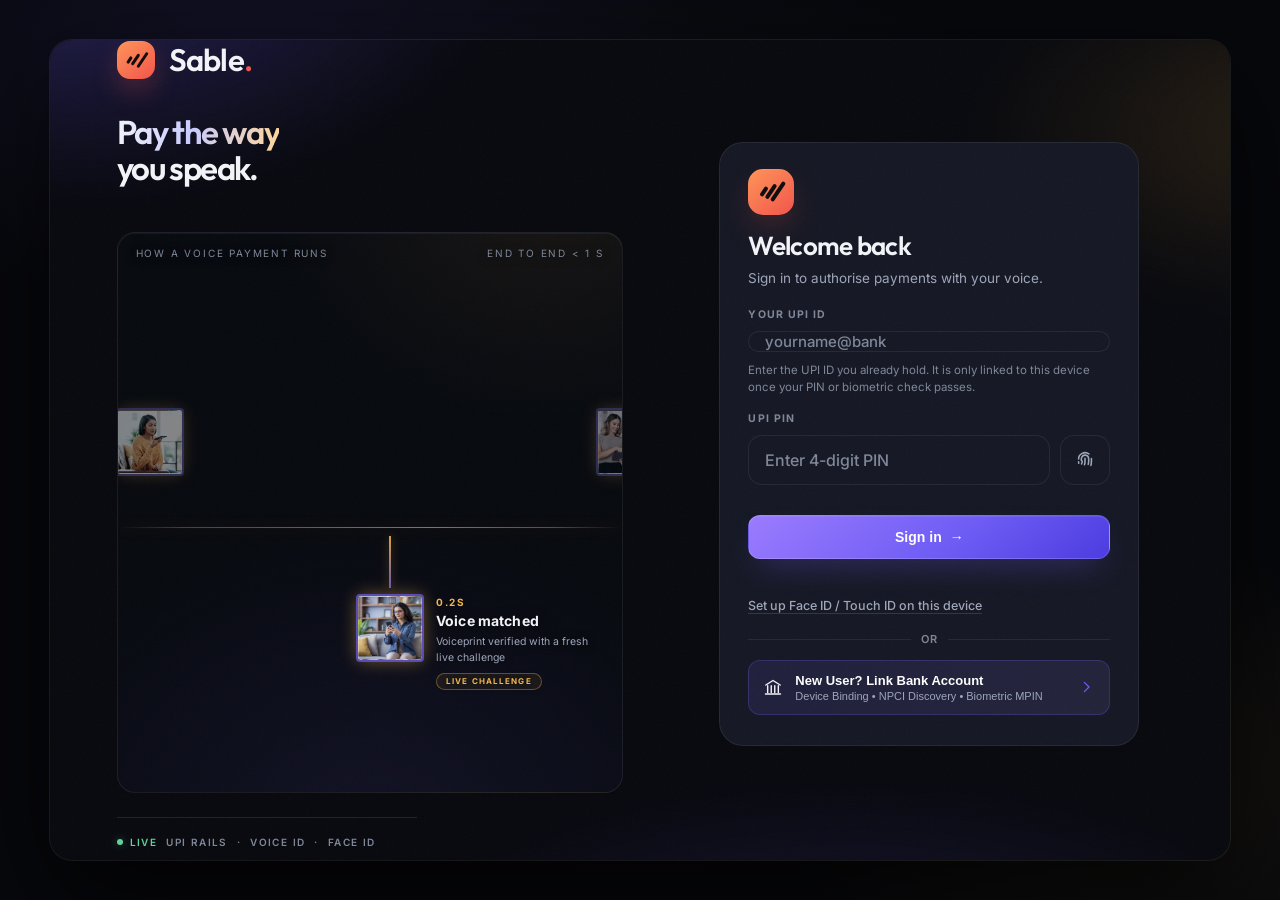
==== commit cfdc9410: "CPDEV" ====
--- a/frontend/index.html
+++ b/frontend/index.html
@@ -496,9 +496,9 @@
 
         <!-- Quick Actions -->
         <div class="quick-actions">
-          <button class="action-btn voice-main" id="btn-voice-pay">
+          <button class="action-btn voice-main sable-talk" id="btn-voice-pay">
             <div class="action-icon"><svg class="icon" viewBox="0 0 24 24" aria-hidden="true" focusable="false"><use href="#ic-mic"></use></svg></div>
-            <span class="action-label">Voice Pay</span>
+            <span class="action-label">Talk to Sable</span>
           </button>
           <button class="action-btn" id="btn-qr-demo">
             <div class="action-icon"><svg class="icon" viewBox="0 0 24 24" aria-hidden="true" focusable="false"><use href="#ic-camera"></use></svg></div>
@@ -521,7 +521,7 @@
         <!-- Merchant Quick Pay -->
         <div class="section-header">
           <span class="section-title">Pay to</span>
-          <span class="section-link" id="btn-voice-pay-link">+ Voice Pay</span>
+          <span class="section-link" id="btn-voice-pay-link">+ Ask Sable</span>
         </div>
         <div class="merchant-chips">
           <div class="merchant-chip" data-vpa="swiggy@mockbank2" data-name="Swiggy" data-icon="🍔">
@@ -1065,9 +1065,37 @@
 
 <script src="config.js"></script>
 <script src="webauthn.js?v=3"></script>
-<script src="voicebio.js?v=voice-4"></script>
+<script src="voicebio.js?v=voice-5"></script>
 <script src="icons.js?v=ux-21"></script>
 <script src="animations.js?v=ux-22"></script>
-<script src="app.js?v=ux-21"></script>
+<script src="app.js?v=ux-26"></script>
+
+<!-- Sable agent panel — pops over any post-login screen when the agent
+     answers (spending breakdowns, plain narration). Owned by app.js. -->
+<div id="agent-panel" class="sable-agent-panel" hidden>
+  <div class="sable-agent-card">
+    <div class="sable-agent-head">
+      <span class="sable-agent-spark" aria-hidden="true"></span>
+      <span class="sable-agent-title">Sable</span>
+      <button id="agent-close" class="sable-agent-close" type="button" aria-label="Dismiss">&times;</button>
+    </div>
+    <p id="agent-reply" class="sable-agent-reply"></p>
+    <div id="agent-chart" class="sable-agent-chart" hidden>
+      <div class="sable-agent-chart-wrap">
+        <canvas id="agent-donut" width="220" height="220"></canvas>
+      </div>
+      <div class="sable-agent-legend">
+        <div id="agent-chart-total" class="sable-agent-total"></div>
+        <div id="agent-legend"></div>
+      </div>
+    </div>
+  </div>
+</div>
+<script>
+  document.addEventListener('DOMContentLoaded', () => {
+    const c = document.getElementById('agent-close');
+    if (c) c.addEventListener('click', closeAgentPanel);
+  });
+</script>
 </body>
 </html>
--- a/frontend/styles.css
+++ b/frontend/styles.css
@@ -3425,3 +3425,166 @@
 @media (prefers-reduced-motion: reduce) {
   .sable-ms, .sable-tlc { animation: none; opacity: 1; transform: none; }
 }
+
+/* ═══════════════════════════════════════════════════════════════════════════
+   SABLE AGENT PANEL — result card for /agent/voice (app.js)
+   Additive block. Same brand language as the rest of the theme: deep navy
+   glass, violet action accents, gold for money.
+   ═══════════════════════════════════════════════════════════════════════════ */
+.sable-agent-panel {
+  position: fixed;
+  inset: 0;
+  z-index: 90;
+  display: flex;
+  align-items: center;
+  justify-content: center;
+  padding: 24px;
+  background: rgba(3, 6, 15, 0.55);
+  backdrop-filter: blur(6px);
+}
+.sable-agent-panel[hidden] { display: none; }
+
+.sable-agent-card {
+  width: min(520px, 92vw);
+  max-height: 82vh;
+  overflow: auto;
+  border-radius: 22px;
+  border: 1px solid rgba(157, 123, 255, 0.28);
+  background: linear-gradient(160deg, rgba(19, 24, 44, 0.97), rgba(9, 12, 26, 0.97));
+  box-shadow: 0 30px 80px rgba(0, 0, 0, 0.55), 0 0 0 1px rgba(109, 91, 245, 0.08) inset;
+  padding: 22px 24px 24px;
+}
+
+.sable-agent-head {
+  display: flex;
+  align-items: center;
+  gap: 10px;
+  margin-bottom: 14px;
+}
+.sable-agent-spark {
+  width: 10px;
+  height: 10px;
+  border-radius: 50%;
+  background: var(--brand-2, #9B7BFF);
+  box-shadow: 0 0 12px rgba(157, 123, 255, 0.9);
+}
+.sable-agent-title {
+  font-weight: 700;
+  letter-spacing: 0.02em;
+  font-size: 15px;
+  color: var(--text, #F0F4FF);
+}
+.sable-agent-close {
+  margin-left: auto;
+  border: 0;
+  background: transparent;
+  color: var(--text-3, rgba(240,244,255,0.38));
+  font-size: 22px;
+  line-height: 1;
+  cursor: pointer;
+  padding: 2px 6px;
+  border-radius: 8px;
+}
+.sable-agent-close:hover { color: var(--text, #F0F4FF); }
+
+.sable-agent-reply {
+  font-size: 15px;
+  line-height: 1.55;
+  color: var(--text-2, rgba(240,244,255,0.65));
+  margin: 0 0 6px;
+  white-space: pre-wrap;
+}
+
+.sable-agent-chart {
+  display: flex;
+  align-items: center;
+  gap: 18px;
+  margin-top: 14px;
+  padding-top: 14px;
+  border-top: 1px solid rgba(157, 123, 255, 0.16);
+}
+.sable-agent-chart[hidden] { display: none; }
+.sable-agent-chart-wrap { flex: 0 0 auto; }
+
+.sable-agent-legend { flex: 1 1 auto; min-width: 0; }
+.sable-agent-total {
+  font-size: 13px;
+  font-weight: 700;
+  color: var(--gold, #F5B841);
+  margin-bottom: 8px;
+}
+.sable-agent-legend-row {
+  display: flex;
+  align-items: center;
+  gap: 8px;
+  padding: 4px 0;
+  font-size: 13px;
+}
+.sable-agent-dot {
+  width: 9px;
+  height: 9px;
+  border-radius: 50%;
+  flex: 0 0 auto;
+}
+.sable-agent-legend-cat {
+  color: var(--text-2, rgba(240,244,255,0.65));
+  overflow: hidden;
+  text-overflow: ellipsis;
+  white-space: nowrap;
+}
+.sable-agent-legend-val {
+  margin-left: auto;
+  color: var(--text, #F0F4FF);
+  font-variant-numeric: tabular-nums;
+}
+
+@media (max-width: 460px) {
+  .sable-agent-chart { flex-direction: column; align-items: stretch; }
+  .sable-agent-chart-wrap { align-self: center; }
+}
+
+/* ═══════════════════════════════════════════════════════════════════════════
+   TALK-TO-SABLE — the main assistant entry on the home screen. Promotes the
+   existing Voice Pay tile into a clearly-labelled assistant button: a glowing
+   violet ring with a live spark, bigger hit target, "Talk to Sable" label.
+   Additive block — nothing else on the home screen changes.
+   ═══════════════════════════════════════════════════════════════════════════ */
+.action-btn.sable-talk .action-icon {
+  position: relative;
+  width: 76px;
+  height: 76px;
+  border-radius: 50%;
+  background: linear-gradient(145deg, var(--brand-2, #9B7BFF), #6D5BF5);
+  box-shadow: 0 8px 34px rgba(109, 91, 245, 0.45);
+}
+.action-btn.sable-talk .action-icon::before {
+  content: '';
+  position: absolute;
+  inset: -5px;
+  border-radius: 50%;
+  border: 2px solid rgba(157, 123, 255, 0.55);
+  animation: sable-talk-pulse 2.6s ease-out infinite;
+}
+.action-btn.sable-talk .action-icon::after {
+  content: '';
+  position: absolute;
+  top: 8px;
+  right: 8px;
+  width: 9px;
+  height: 9px;
+  border-radius: 50%;
+  background: #F2544B;
+  box-shadow: 0 0 10px rgba(242, 84, 75, 0.8);
+}
+.action-btn.sable-talk .action-label {
+  font-weight: 700;
+  letter-spacing: 0.01em;
+}
+@keyframes sable-talk-pulse {
+  0%   { transform: scale(1);   opacity: 0.8; }
+  70%  { transform: scale(1.18); opacity: 0; }
+  100% { transform: scale(1.18); opacity: 0; }
+}
+@media (prefers-reduced-motion: reduce) {
+  .action-btn.sable-talk .action-icon::before { animation: none; opacity: 0.4; }
+}
